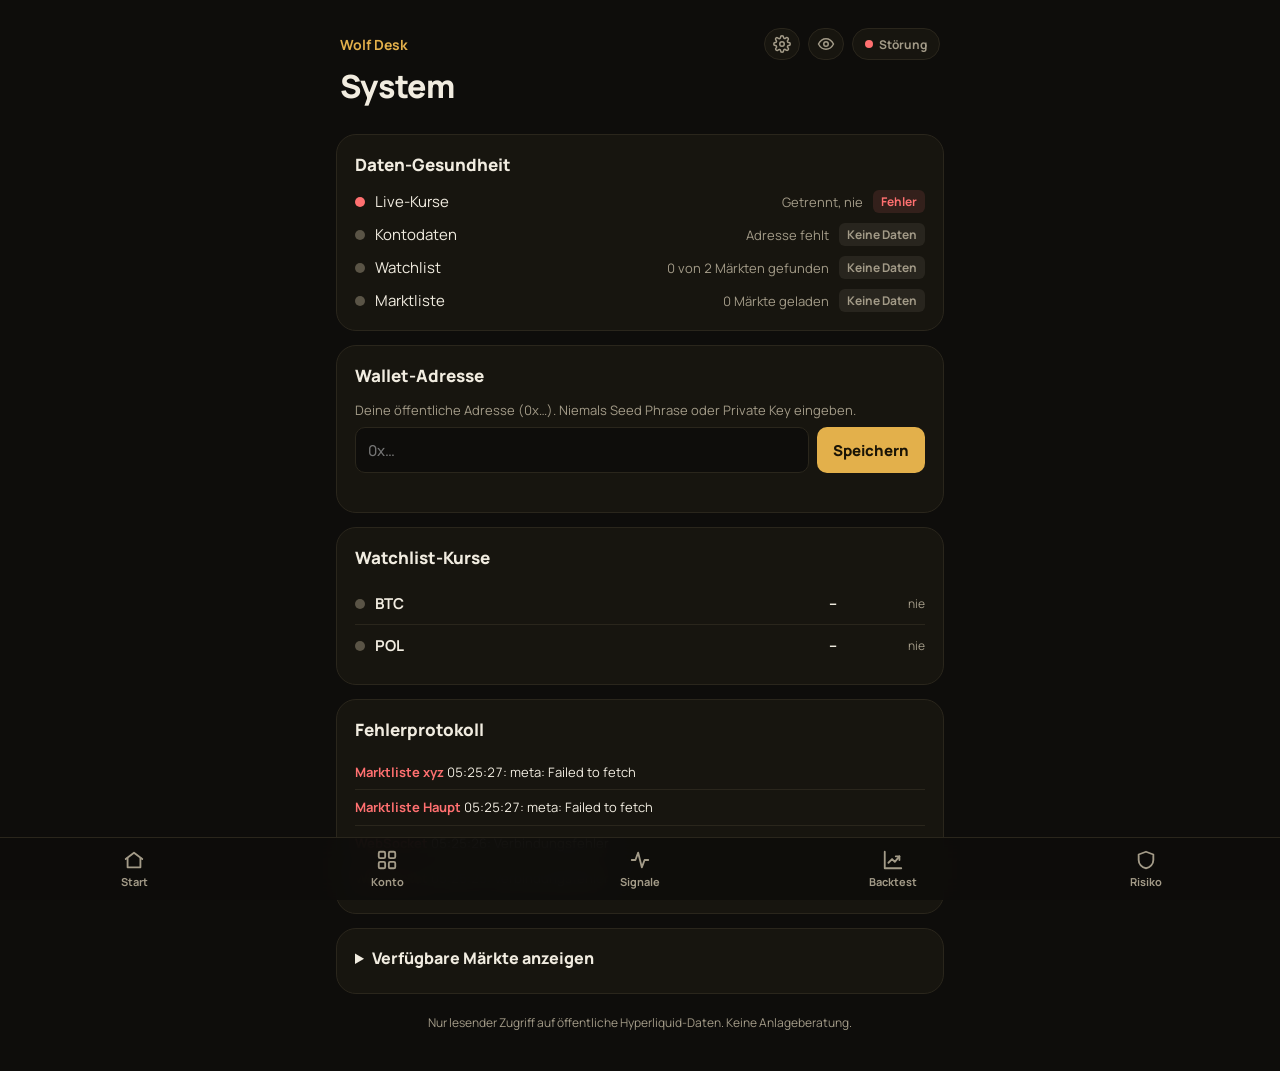
==== index.html @ 706f151f "Add files via upload" ====
<!doctype html>
<html lang="de">
<head>
<meta charset="utf-8">
<meta name="app-version" content="8t">
<meta name="viewport" content="width=device-width, initial-scale=1, viewport-fit=cover">
<meta name="apple-mobile-web-app-capable" content="yes">
<meta name="apple-mobile-web-app-status-bar-style" content="black-translucent">
<meta name="apple-mobile-web-app-title" content="Wolf Desk">
<meta name="theme-color" content="#0E0D0B">
<link rel="manifest" href="manifest.json">
<link rel="apple-touch-icon" href="icon-180.png?v=8t">
<link rel="icon" type="image/png" href="icon-192.png?v=8t">
<title>Wolf Desk</title>
<link rel="preconnect" href="https://fonts.googleapis.com">
<link rel="stylesheet" href="https://fonts.googleapis.com/css2?family=Manrope:wght@400;500;600;700;800&display=swap">
<link rel="stylesheet" href="styles.css?v=8t">
</head>
<body>
<div id="ptr" class="ptr" aria-hidden="true"><span class="ptr-spin"></span><span id="ptr-text">Zum Aktualisieren ziehen</span></div>
<main class="app">
  <header class="top">
    <div class="top-row">
      <p class="kicker">Wolf Desk</p>
      <div class="top-actions">
        <button type="button" id="gear" class="eye-btn" aria-label="Einstellungen"><svg viewBox="0 0 24 24" aria-hidden="true"><circle cx="12" cy="12" r="3"/><path d="M19.4 15a1.7 1.7 0 0 0 .3 1.8l.1.1a2 2 0 1 1-2.8 2.8l-.1-.1a1.7 1.7 0 0 0-1.8-.3 1.7 1.7 0 0 0-1 1.5V21a2 2 0 1 1-4 0v-.1a1.7 1.7 0 0 0-1.1-1.5 1.7 1.7 0 0 0-1.8.3l-.1.1a2 2 0 1 1-2.8-2.8l.1-.1a1.7 1.7 0 0 0 .3-1.8 1.7 1.7 0 0 0-1.5-1H3a2 2 0 1 1 0-4h.1a1.7 1.7 0 0 0 1.5-1.1 1.7 1.7 0 0 0-.3-1.8l-.1-.1a2 2 0 1 1 2.8-2.8l.1.1a1.7 1.7 0 0 0 1.8.3H9a1.7 1.7 0 0 0 1-1.5V3a2 2 0 1 1 4 0v.1a1.7 1.7 0 0 0 1 1.5 1.7 1.7 0 0 0 1.8-.3l.1-.1a2 2 0 1 1 2.8 2.8l-.1.1a1.7 1.7 0 0 0-.3 1.8V9a1.7 1.7 0 0 0 1.5 1H21a2 2 0 1 1 0 4h-.1a1.7 1.7 0 0 0-1.5 1z"/></svg></button>
        <button type="button" id="eye" class="eye-btn" aria-pressed="false" aria-label="Beträge verbergen"></button>
        <button type="button" id="mini-health" class="mini-health" aria-label="Datenstatus anzeigen"></button>
      </div>
    </div>
    <h1 id="page-title">Start</h1>
  </header>

  <div data-tab="start" id="update-note" class="update-note" role="status" hidden></div>
  <div data-tab="start" id="cool-banner" class="cool-banner" role="status" hidden></div>

  <section data-tab="start" class="card market-card" aria-label="Marktüberblick">
    <div id="market"></div>
  </section>

  <section data-tab="start" class="card home-top" aria-label="Kontoübersicht">
    <div id="home-top"></div>
  </section>

  <div data-tab="start" id="home-alerts"></div>
  <section data-tab="start" class="card" aria-labelledby="h-hpos">
    <h2 id="h-hpos">Positionen</h2>
    <div id="home-pos"></div>
  </section>

  <section data-tab="start" class="card" aria-labelledby="h-hot">
    <div class="card-head">
      <h2 id="h-hot">🔥 Heiße Coins</h2>
      <button type="button" id="hot-toggle" class="small-btn ghost"></button>
    </div>
    <div id="hot-status"></div>
    <div id="hot-list" class="hot-list"></div>
    <p id="hot-cap" class="cap-note" hidden></p>
    <p class="empty" style="font-size:12px;margin-top:8px">Läuft, solange die App offen ist. Tipp auf einen Coin öffnet den fertigen Trade-Plan.</p>
  </section>


  <section data-tab="einstellungen" class="card" aria-label="Einstellungen">
    <div id="settings"></div>
  </section>

  <section data-tab="system" class="card" aria-labelledby="h-health">
    <h2 id="h-health">Daten-Gesundheit</h2>
    <div id="health" class="health"></div>
  </section>

  <section data-tab="system" class="card" aria-labelledby="h-addr">
    <h2 id="h-addr">Wallet-Adresse</h2>
    <form id="addr-form" class="addr">
      <label for="addr">Deine öffentliche Adresse (0x…). Niemals Seed Phrase oder Private Key eingeben.</label>
      <div class="row">
        <input id="addr" name="addr" autocomplete="off" autocapitalize="off" spellcheck="false" placeholder="0x…">
        <button type="submit">Speichern</button>
      </div>
      <p id="addr-msg" class="msg" role="status"></p>
    </form>
  </section>

  <section data-tab="konto" class="card" aria-labelledby="h-acc">
    <h2 id="h-acc">Konto</h2>
    <div id="account"></div>
  </section>

  <section data-tab="konto" class="card" aria-labelledby="h-perf">
    <h2 id="h-perf">Performance</h2>
    <div id="perf"></div>
    <div id="perf-tabs" class="tabs" role="group" aria-label="Zeitraum"></div>
    <div id="perf-chart"></div>
  </section>

  <section data-tab="konto" class="card" aria-labelledby="h-costs">
    <h2 id="h-costs">Kosten</h2>
    <div id="costs"></div>
  </section>

  <section data-tab="konto" class="card" aria-labelledby="h-stats">
    <h2 id="h-stats">Deine Statistik</h2>
    <div id="stats"></div>
  </section>

  <section data-tab="risiko" class="card" aria-labelledby="h-risk">
    <h2 id="h-risk">Risiko-Check</h2>
    <div id="risk"></div>
  </section>


  <section data-tab="konto" class="card" aria-labelledby="h-trades">
    <h2 id="h-trades">Abgeschlossene Trades</h2>
    <div id="trades"></div>
  </section>

  <section data-tab="konto" class="card" id="tdetail-card" aria-labelledby="h-tdetail">
    <div class="card-head"><h2 id="h-tdetail">Deine Trades im Detail</h2><span id="tdetail-tip"></span></div>
    <div id="tdetail"></div>
  </section>


  <section data-tab="risiko" class="card" id="calc" aria-labelledby="h-calc">
    <h2 id="h-calc">Positionsgrößen-Rechner</h2>
    <div class="calc-grid">
      <label>Markt<select id="calc-coin"></select></label>
      <label>Risiko %<input id="calc-risk" inputmode="decimal" autocomplete="off"></label>
      <label>Einstieg<input id="calc-entry" inputmode="decimal" autocomplete="off"></label>
      <label>Stop-Loss<input id="calc-stop" inputmode="decimal" autocomplete="off"></label>
    </div>
    <div id="calc-out" style="margin-top:14px"></div>
  </section>

  <section data-tab="signale" class="card" id="finder-card" aria-labelledby="h-finder">
    <div class="card-head"><h2 id="h-finder">Setup-Finder <span class="meta">Vorschau</span></h2><span id="finder-tip"></span></div>
    <div id="finder"></div>
  </section>

  <section data-tab="signale" class="card" id="sig-card" aria-labelledby="h-sig">
    <h2 id="h-sig">Signalgeber</h2>
    <label for="sig-search" class="visually-hidden">Markt suchen</label>
    <input id="sig-search" type="search" enterkeyhint="search" placeholder="Coin eingeben, z. B. SOL, dann Enter" autocomplete="off" autocapitalize="characters" spellcheck="false" style="width:100%">
    <div id="sig-suggest" class="suggest-list"></div>
  </section>
  <section data-tab="signale" class="card" aria-labelledby="h-feed">
    <div class="card-head"><h2 id="h-feed">Letzte Signale</h2><span id="feed-meta" class="meta"></span></div>
    <div id="feed" class="feed"></div>
  </section>

  <section data-tab="signale" class="card" aria-labelledby="h-views">
    <h2 id="h-views">Meine Einschätzung</h2>
    <div id="views"></div>
  </section>


  <section data-tab="backtest" class="card" id="bt-card" aria-labelledby="h-bt">
    <h2 id="h-bt">Backtest <span id="bt-tip"></span></h2>
    <label for="bt-coin" class="k">Markt</label>
    <select id="bt-coin" class="bt-select"></select>
    <input id="bt-q" class="mk-search" type="search" placeholder="Anderen Markt suchen, z. B. GOLD" autocomplete="off" autocapitalize="characters" spellcheck="false" aria-label="Anderen Markt für den Backtest suchen">
    <div id="bt-hits" class="mk-hits"></div>
    <label for="bt-engine" class="k" style="display:block;margin-top:12px">Regel</label>
    <select id="bt-engine" class="bt-select"></select>
    <div id="bt-styles" class="tabs modes" role="group" aria-label="Stil" style="margin-top:10px"></div>
    <button type="button" id="bt-run" class="wide">Backtest starten</button>
    <div id="bt-resume"></div>
    <div id="bn-area"></div>
    <div id="lt-area"></div>
    <div id="tp2-area"></div>
    <div id="bt-status" role="status"></div>
    <div id="bt-out"></div>
  </section>

  <section data-tab="system" class="card" aria-labelledby="h-watch">
    <h2 id="h-watch">Watchlist-Kurse</h2>
    <div id="watch"></div>
  </section>

  <section data-tab="system" class="card" aria-labelledby="h-err">
    <h2 id="h-err">Fehlerprotokoll</h2>
    <div id="errors"></div>
  </section>

  <details data-tab="system" class="card markets">
    <summary>Verfügbare Märkte anzeigen</summary>
    <label for="market-filter" class="visually-hidden">Märkte filtern</label>
    <input id="market-filter" placeholder="Filtern, z. B. GOLD oder EUR" autocomplete="off" autocapitalize="characters">
    <div id="markets"></div>
  </details>

  <p class="foot">Nur lesender Zugriff auf öffentliche Hyperliquid-Daten. Keine Anlageberatung.</p>
</main>
<nav class="tabbar" aria-label="Bereiche">
  <a href="#start" data-nav="start"><svg viewBox="0 0 24 24" aria-hidden="true"><path d="M3 11 12 4l9 7"/><path d="M5 10v10h14V10"/></svg><span>Start</span></a>
  <a href="#konto" data-nav="konto"><svg viewBox="0 0 24 24" aria-hidden="true"><rect x="3" y="3" width="7" height="7" rx="1.5"/><rect x="14" y="3" width="7" height="7" rx="1.5"/><rect x="3" y="14" width="7" height="7" rx="1.5"/><rect x="14" y="14" width="7" height="7" rx="1.5"/></svg><span>Konto</span></a>
  <a href="#signale" data-nav="signale"><svg viewBox="0 0 24 24" aria-hidden="true"><path d="M3 12h4l3-8 4 16 3-8h4"/></svg><span>Signale</span></a>
  <a href="#backtest" data-nav="backtest"><svg viewBox="0 0 24 24" aria-hidden="true"><path d="M3 3v18h18"/><path d="M7 15l4-4 3 3 5-6"/><path d="M15 8h4v4"/></svg><span>Backtest</span></a>
  <a href="#risiko" data-nav="risiko"><svg viewBox="0 0 24 24" aria-hidden="true"><path d="M12 3 4 6v6c0 4.5 3.4 8.3 8 9 4.6-.7 8-4.5 8-9V6l-8-3z"/></svg><span>Risiko</span></a>
</nav>
<div id="sheet" class="sheet" hidden role="dialog" aria-modal="true" aria-labelledby="sheet-title">
  <div class="sheet-backdrop"></div>
  <div class="sheet-panel">
    <button type="button" id="sheet-close" class="sheet-close" aria-label="Schließen">✕</button>
    <div id="sheet-body"></div>
  </div>
</div>
<!-- Version aller Dateien: bei jedem Update erhöhen, damit das iPhone keine alten Dateien nutzt -->
<script type="importmap">
{
 "imports": {
  "./config.js": "./config.js?v=8t",
  "./core-account.js": "./core-account.js?v=8t",
  "./core-alerts.js": "./core-alerts.js?v=8t",
  "./core-api.js": "./core-api.js?v=8t",
  "./core-autoplan.js": "./core-autoplan.js?v=8t",
  "./core-backtest.js": "./core-backtest.js?v=8t",
  "./core-benchmark.js": "./core-benchmark.js?v=8t",
  "./core-btmetrics.js": "./core-btmetrics.js?v=8t",
  "./core-bmtext.js": "./core-bmtext.js?v=8t",
  "./core-binance.js": "./core-binance.js?v=8t",
  "./core-btstore.js": "./core-btstore.js?v=8t",
  "./core-calc.js": "./core-calc.js?v=8t",
  "./core-candlesticks.js": "./core-candlesticks.js?v=8t",
  "./core-confirm.js": "./core-confirm.js?v=8t",
  "./core-donchian.js": "./core-donchian.js?v=8t",
  "./core-elliott.js": "./core-elliott.js?v=8t",
  "./core-engine2.js": "./core-engine2.js?v=8t",
  "./core-exitcompare.js": "./core-exitcompare.js?v=8t",
  "./core-exitcalc.js": "./core-exitcalc.js?v=8t",
  "./core-feedplan.js": "./core-feedplan.js?v=8t",
  "./core-fees.js": "./core-fees.js?v=8t",
  "./core-fib.js": "./core-fib.js?v=8t",
  "./core-finder.js": "./core-finder.js?v=8t",
  "./core-index.js": "./core-index.js?v=8t",
  "./core-tradedetail.js": "./core-tradedetail.js?v=8t",
  "./core-stopcheck.js": "./core-stopcheck.js?v=8t",
  "./core-backup.js": "./core-backup.js?v=8t",
  "./core-observe.js": "./core-observe.js?v=8t",
  "./core-openmark.js": "./core-openmark.js?v=8t",
  "./core-tp2.js": "./core-tp2.js?v=8t",
  "./core-exitplan.js": "./core-exitplan.js?v=8t",
  "./core-format.js": "./core-format.js?v=8t",
  "./core-gesture.js": "./core-gesture.js?v=8t",
  "./core-guard.js": "./core-guard.js?v=8t",
  "./core-health.js": "./core-health.js?v=8t",
  "./core-hotscan.js": "./core-hotscan.js?v=8t",
  "./core-indicators.js": "./core-indicators.js?v=8t",
  "./core-journalmeasure.js": "./core-journalmeasure.js?v=8t",
  "./core-levpreview.js": "./core-levpreview.js?v=8t",
  "./core-longtest.js": "./core-longtest.js?v=8t",
  "./core-ltrules.js": "./core-ltrules.js?v=8t",
  "./core-market.js": "./core-market.js?v=8t",
  "./core-path.js": "./core-path.js?v=8t",
  "./core-patience.js": "./core-patience.js?v=8t",
  "./core-patterns.js": "./core-patterns.js?v=8t",
  "./core-performance.js": "./core-performance.js?v=8t",
  "./core-plans.js": "./core-plans.js?v=8t",
  "./core-planstate.js": "./core-planstate.js?v=8t",
  "./core-positions.js": "./core-positions.js?v=8t",
  "./core-randombase.js": "./core-randombase.js?v=8t",
  "./core-privacy.js": "./core-privacy.js?v=8t",
  "./core-reasons.js": "./core-reasons.js?v=8t",
  "./core-regime.js": "./core-regime.js?v=8t",
  "./core-risk.js": "./core-risk.js?v=8t",
  "./core-riskbudget.js": "./core-riskbudget.js?v=8t",
  "./core-scanner.js": "./core-scanner.js?v=8t",
  "./core-sellblock.js": "./core-sellblock.js?v=8t",
  "./core-settings.js": "./core-settings.js?v=8t",
  "./core-signals.js": "./core-signals.js?v=8t",
  "./core-stops.js": "./core-stops.js?v=8t",
  "./core-store.js": "./core-store.js?v=8t",
  "./core-stream.js": "./core-stream.js?v=8t",
  "./core-totalrisk.js": "./core-totalrisk.js?v=8t",
  "./core-tradeable.js": "./core-tradeable.js?v=8t",
  "./core-trades.js": "./core-trades.js?v=8t",
  "./core-trail.js": "./core-trail.js?v=8t",
  "./core-trendgate.js": "./core-trendgate.js?v=8t",
  "./core-universe.js": "./core-universe.js?v=8t",
  "./core-views.js": "./core-views.js?v=8t",
  "./core-watchlist.js": "./core-watchlist.js?v=8t",
  "./ledger-markets.js": "./ledger-markets.js?v=8t",
  "./main.js": "./main.js?v=8t",
  "./my-settings.js": "./my-settings.js?v=8t",
  "./test-alerts.js": "./test-alerts.js?v=8t",
  "./test-autoplan.js": "./test-autoplan.js?v=8t",
  "./test-backtest.js": "./test-backtest.js?v=8t",
  "./test-benchmark.js": "./test-benchmark.js?v=8t",
  "./test-btmetrics.js": "./test-btmetrics.js?v=8t",
  "./test-binance.js": "./test-binance.js?v=8t",
  "./test-calc.js": "./test-calc.js?v=8t",
  "./test-donchian.js": "./test-donchian.js?v=8t",
  "./test-chart.js": "./test-chart.js?v=8t",
  "./test-engine2.js": "./test-engine2.js?v=8t",
  "./test-exitcalc.js": "./test-exitcalc.js?v=8t",
  "./test-exitcompare.js": "./test-exitcompare.js?v=8t",
  "./test-feedplan.js": "./test-feedplan.js?v=8t",
  "./test-fees.js": "./test-fees.js?v=8t",
  "./test-finder.js": "./test-finder.js?v=8t",
  "./test-index.js": "./test-index.js?v=8t",
  "./test-tradedetail.js": "./test-tradedetail.js?v=8t",
  "./test-stopcheck.js": "./test-stopcheck.js?v=8t",
  "./test-backup.js": "./test-backup.js?v=8t",
  "./test-observe.js": "./test-observe.js?v=8t",
  "./test-openmark.js": "./test-openmark.js?v=8t",
  "./test-tp2.js": "./test-tp2.js?v=8t",
  "./test-gesture.js": "./test-gesture.js?v=8t",
  "./test-guard.js": "./test-guard.js?v=8t",
  "./test-handling.js": "./test-handling.js?v=8t",
  "./test-journalmeasure.js": "./test-journalmeasure.js?v=8t",
  "./test-levpreview.js": "./test-levpreview.js?v=8t",
  "./test-longtest.js": "./test-longtest.js?v=8t",
  "./test-ltrules.js": "./test-ltrules.js?v=8t",
  "./test-market.js": "./test-market.js?v=8t",
  "./test-path.js": "./test-path.js?v=8t",
  "./test-patience.js": "./test-patience.js?v=8t",
  "./test-performance.js": "./test-performance.js?v=8t",
  "./test-plans.js": "./test-plans.js?v=8t",
  "./test-planstate.js": "./test-planstate.js?v=8t",
  "./test-position.js": "./test-position.js?v=8t",
  "./test-positions.js": "./test-positions.js?v=8t",
  "./test-randombase.js": "./test-randombase.js?v=8t",
  "./test-regime.js": "./test-regime.js?v=8t",
  "./test-privacy.js": "./test-privacy.js?v=8t",
  "./test-risk.js": "./test-risk.js?v=8t",
  "./test-riskbudget.js": "./test-riskbudget.js?v=8t",
  "./test-settings.js": "./test-settings.js?v=8t",
  "./test-signal5f.js": "./test-signal5f.js?v=8t",
  "./test-signals.js": "./test-signals.js?v=8t",
  "./test-totalrisk.js": "./test-totalrisk.js?v=8t",
  "./test-tradeable.js": "./test-tradeable.js?v=8t",
  "./test-trades.js": "./test-trades.js?v=8t",
  "./test-trail.js": "./test-trail.js?v=8t",
  "./test-trendgate.js": "./test-trendgate.js?v=8t",
  "./test-views.js": "./test-views.js?v=8t",
  "./ui-backtest.js": "./ui-backtest.js?v=8t",
  "./ui-binance.js": "./ui-binance.js?v=8t",
  "./ui-blindchart.js": "./ui-blindchart.js?v=8t",
  "./ui-chart.js": "./ui-chart.js?v=8t",
  "./ui-chartview.js": "./ui-chartview.js?v=8t",
  "./ui-coin.js": "./ui-coin.js?v=8t",
  "./ui-export.js": "./ui-export.js?v=8t",
  "./ui-feed.js": "./ui-feed.js?v=8t",
  "./ui-finder.js": "./ui-finder.js?v=8t",
  "./ui-tradedetail.js": "./ui-tradedetail.js?v=8t",
  "./ui-tp2.js": "./ui-tp2.js?v=8t",
  "./ui-home.js": "./ui-home.js?v=8t",
  "./ui-longtest.js": "./ui-longtest.js?v=8t",
  "./ui-market.js": "./ui-market.js?v=8t",
  "./ui-notice.js": "./ui-notice.js?v=8t",
  "./ui-parts.js": "./ui-parts.js?v=8t",
  "./ui-performance.js": "./ui-performance.js?v=8t",
  "./ui-position.js": "./ui-position.js?v=8t",
  "./ui-risk.js": "./ui-risk.js?v=8t",
  "./ui-settings.js": "./ui-settings.js?v=8t",
  "./ui-sheet.js": "./ui-sheet.js?v=8t",
  "./ui-signals.js": "./ui-signals.js?v=8t",
  "./ui-storage.js": "./ui-storage.js?v=8t",
  "./ui-swipe.js": "./ui-swipe.js?v=8t",
  "./ui-testpage.js": "./ui-testpage.js?v=8t",
  "./ui-trade.js": "./ui-trade.js?v=8t",
  "./ui-tradeable.js": "./ui-tradeable.js?v=8t",
  "./ui-views.js": "./ui-views.js?v=8t",
  "./ui-watchlist-edit.js": "./ui-watchlist-edit.js?v=8t",
  "./watcher.js": "./watcher.js?v=8t"
 }
}
</script>
<script type="module" src="main.js?v=8t"></script>
<dialog id="alerts-dlg" class="dlg" aria-labelledby="alerts-dlg-h">
  <div class="dlg-head"><b id="alerts-dlg-h">Regeln</b><button type="button" class="ghost small-btn" data-close aria-label="Schließen">✕</button></div>
  <div id="alerts-dlg-body"></div>
</dialog>
</body>
</html>
---- styles.css ----
/* Design-Grundwerte: hier zentral änderbar */
:root {
  --bg: #0E0D0B;
  --surface: #17150F;
  --line: #2A261C;
  --text: #F1ECE0;
  --muted: #A39B88;
  --gold: #E3B04B;
  --ok: #4ADE9B;
  --warn: #F2B544;
  --bad: #FF7070;
  --radius-lg: 20px;
  --radius-sm: 10px;
  --font: Manrope, "Helvetica Neue", Helvetica, Arial, sans-serif;
  box-sizing: border-box;
  padding-top: env(safe-area-inset-top, 0px);
  padding-bottom: env(safe-area-inset-bottom, 0px);
}
*, *::before, *::after { box-sizing: inherit; }
html { background: var(--bg); }
body { margin: 0; background: var(--bg); color: var(--text); font-family: var(--font); font-variant-numeric: tabular-nums; -webkit-text-size-adjust: 100%; }
.app { max-width: 640px; margin: 0 auto; padding: 20px 16px 110px; display: flex; flex-direction: column; gap: 14px; }

.top { padding: 8px 4px 6px; }
.kicker { margin: 0; color: var(--gold); font-weight: 700; font-size: 14px; }
h1 { margin: 4px 0 6px; font-size: 32px; font-weight: 800; letter-spacing: -0.02em; }
.sub { margin: 0; color: var(--muted); font-size: 15px; line-height: 1.45; }

.card { background: var(--surface); border: 1px solid var(--line); border-radius: var(--radius-lg); padding: 18px; }
h2 { margin: 0 0 14px; font-size: 17px; font-weight: 800; }

.health { display: flex; flex-direction: column; gap: 10px; }
.hrow { display: flex; align-items: center; gap: 10px; font-size: 15px; }
.hrow .label { flex: 1; }
.hrow .meta { color: var(--muted); font-size: 13px; }
.dot { width: 10px; height: 10px; border-radius: 50%; flex-shrink: 0; }
.s-ok { background: var(--ok); } .s-veraltet { background: var(--warn); } .s-fehler { background: var(--bad); } .s-fehlt { background: #5A5446; }
.tag { font-size: 12px; font-weight: 700; padding: 3px 8px; border-radius: 6px; }
.t-ok { color: var(--ok); background: rgba(74,222,155,.12); } .t-veraltet { color: var(--warn); background: rgba(242,181,68,.12); }
.t-fehler { color: var(--bad); background: rgba(255,112,112,.12); } .t-fehlt { color: var(--muted); background: rgba(163,155,136,.12); }

.addr label { display: block; color: var(--muted); font-size: 13px; line-height: 1.4; margin-bottom: 8px; }
.row { display: flex; gap: 8px; }
input { flex: 1; min-width: 0; height: 46px; padding: 0 12px; background: var(--bg); border: 1px solid var(--line); border-radius: var(--radius-sm); color: var(--text); font: 500 15px var(--font); }
input:focus-visible, button:focus-visible, summary:focus-visible { outline: 2px solid var(--gold); outline-offset: 2px; }
button { height: 46px; padding: 0 16px; border: 0; border-radius: var(--radius-sm); background: var(--gold); color: #1A1406; font: 800 15px var(--font); cursor: pointer; }
.msg { margin: 8px 0 0; font-size: 13px; color: var(--muted); min-height: 1em; }

.kv { display: grid; grid-template-columns: repeat(2, minmax(0, 1fr)); gap: 14px 12px; }
.kv div { display: flex; flex-direction: column; gap: 3px; }
.k { color: var(--muted); font-size: 12px; font-weight: 600; }
.v { font-size: 20px; font-weight: 700; }
.v.big { font-size: 30px; font-weight: 800; letter-spacing: -0.02em; }
.span2 { grid-column: span 2; }

.pos { border-top: 1px solid var(--line); padding: 14px 0; display: flex; flex-direction: column; gap: 10px; }
.pos:first-child { border-top: 0; padding-top: 0; }
.pos-head { display: flex; justify-content: space-between; align-items: baseline; gap: 8px; }
.coin { font-size: 16px; font-weight: 800; }
.side { font-size: 12px; font-weight: 800; margin-left: 6px; }
.long { color: var(--ok); } .short { color: var(--bad); }
.pos-grid { display: grid; grid-template-columns: repeat(3, minmax(0, 1fr)); gap: 8px; font-size: 14px; }
.pos-grid .k { display: block; margin-bottom: 2px; }
.bar { height: 6px; background: var(--line); border-radius: 3px; overflow: hidden; }
.bar > span { display: block; height: 100%; border-radius: 3px; }
.warnline { font-size: 13px; font-weight: 600; color: var(--bad); }

.wl { display: flex; flex-direction: column; }
.wl-row { display: flex; align-items: center; gap: 10px; padding: 10px 0; border-top: 1px solid var(--line); font-size: 15px; }
.wl-row:first-child { border-top: 0; }
.wl-row .sym { flex: 1; font-weight: 700; }
.wl-row .px { font-weight: 700; }
.wl-row .age { color: var(--muted); font-size: 12px; width: 78px; text-align: right; }

.empty { color: var(--muted); font-size: 14px; line-height: 1.5; margin: 0; }
.err { font-size: 13px; line-height: 1.4; padding: 8px 0; border-top: 1px solid var(--line); }
.err:first-child { border-top: 0; }
.err b { color: var(--bad); }

.markets summary { font-weight: 800; font-size: 16px; cursor: pointer; min-height: 28px; }
.markets input { width: 100%; margin: 14px 0 10px; }
.mk-group { margin-top: 10px; }
.mk-group h3 { margin: 0 0 6px; font-size: 13px; color: var(--muted); }
.mk-list { display: flex; flex-wrap: wrap; gap: 6px; }
.mk-list span { font-size: 12px; padding: 4px 8px; border: 1px solid var(--line); border-radius: 6px; }

.foot { color: var(--muted); font-size: 12px; text-align: center; margin: 6px 0 0; }
.visually-hidden { position: absolute; width: 1px; height: 1px; overflow: hidden; clip: rect(0 0 0 0); }
@media (prefers-reduced-motion: reduce) { * { transition: none !important; } }

/* Risiko-Modul */
.r-ok { background: var(--ok); } .r-warn { background: var(--warn); } .r-bad { background: var(--bad); }
.rt-ok { color: var(--ok); background: rgba(74,222,155,.12); } .rt-warn { color: var(--warn); background: rgba(242,181,68,.12); } .rt-bad { color: var(--bad); background: rgba(255,112,112,.12); }
.hrow .label .meta { display: inline-block; margin-top: 2px; }
.hrow .tag { font-size: 12px; font-weight: 700; padding: 3px 8px; border-radius: 6px; flex-shrink: 0; }
select { height: 46px; min-width: 0; padding: 0 10px; background: var(--bg); border: 1px solid var(--line); border-radius: var(--radius-sm); color: var(--text); font: 600 15px var(--font); }
select:focus-visible { outline: 2px solid var(--gold); outline-offset: 2px; }
.calc-grid { display: grid; grid-template-columns: repeat(2, minmax(0, 1fr)); gap: 10px; }
.calc-grid label { display: flex; flex-direction: column; gap: 6px; color: var(--muted); font-size: 12px; font-weight: 600; }
.calc-grid input, .calc-grid select { width: 100%; }
.warnline { margin: 10px 0 0; }

/* Performance */
.tabs { display: grid; grid-template-columns: repeat(4, minmax(0, 1fr)); gap: 6px; margin: 16px 0 10px; }
.tabs button { height: 38px; padding: 0; background: transparent; color: var(--muted); font-weight: 700; font-size: 13px; border: 1px solid var(--line); }
.tabs button[aria-pressed="true"] { background: var(--line); color: var(--text); }
.chart-scale { display: flex; justify-content: space-between; color: var(--muted); font-size: 11px; margin-top: 4px; }
.calc-grid input { flex: none; }

/* Navigation */
.tab-off { display: none !important; }
.top-row { display: flex; justify-content: space-between; align-items: center; }
.mini-health { height: 32px; padding: 0 12px; border-radius: 999px; background: var(--surface); border: 1px solid var(--line); color: var(--muted); font-size: 12px; font-weight: 700; display: inline-flex; align-items: center; gap: 6px; }
.mini-health .dot { width: 8px; height: 8px; }
.tabbar { position: fixed; left: 0; right: 0; bottom: 0; display: grid; grid-template-columns: repeat(5, 1fr); background: rgba(14,13,11,.94); -webkit-backdrop-filter: blur(12px); backdrop-filter: blur(12px); border-top: 1px solid var(--line); padding: 6px 8px calc(6px + env(safe-area-inset-bottom, 0px)); z-index: 10; }
.tabbar a { display: flex; flex-direction: column; align-items: center; gap: 3px; min-height: 50px; justify-content: center; color: var(--muted); text-decoration: none; font-size: 11px; font-weight: 700; }
.tabbar svg { width: 22px; height: 22px; fill: none; stroke: currentColor; stroke-width: 2; stroke-linecap: round; stroke-linejoin: round; }
.tabbar a[aria-current="page"] { color: var(--gold); }
.tabbar a:focus-visible { outline: 2px solid var(--gold); outline-offset: -2px; border-radius: 10px; }

/* Signalgeber */
.modes { grid-template-columns: repeat(4, minmax(0, 1fr)); margin: 0 0 12px; }
.modes button { height: auto; padding: 8px 4px; display: flex; flex-direction: column; gap: 2px; }
.modes small { font-size: 10px; font-weight: 600; opacity: .8; }
.sig-head { display: flex; justify-content: space-between; align-items: flex-start; gap: 10px; margin-bottom: 14px; }
.sig-head .meta { color: var(--muted); font-size: 12px; }
.sig-badge { font-size: 12px; font-weight: 800; letter-spacing: .05em; padding: 6px 10px; border-radius: 8px; white-space: nowrap; }
.sig-badge.long { background: rgba(74,222,155,.12); } .sig-badge.short { background: rgba(255,112,112,.12); }
.sig-badge.muted, .muted { color: var(--muted); } .sig-badge.muted { background: rgba(163,155,136,.12); }
.scores { display: flex; flex-direction: column; gap: 8px; margin-bottom: 14px; }
.scores > div { display: grid; grid-template-columns: 82px 1fr 30px; align-items: center; gap: 10px; }
.scores b { text-align: right; }
.mtf { border: 1px solid var(--line); border-radius: 14px; overflow: hidden; font-size: 13px; }
.mtf-row { display: grid; grid-template-columns: 58px 1.1fr 1.2fr 38px 40px; gap: 6px; padding: 9px 12px; border-top: 1px solid var(--line); align-items: center; }
.mtf-row:first-child { border-top: 0; }
.mtf-row.head { color: var(--muted); font-size: 11px; font-weight: 700; background: rgba(255,255,255,.02); }
.mtf-row small { display: block; color: var(--muted); font-size: 10px; }
.sub-h { margin: 20px 0 10px; font-size: 15px; font-weight: 800; }
.ladder { background: var(--bg); border-radius: 14px; padding: 4px 0; }
.lvl { display: grid; grid-template-columns: 10px 76px 1fr auto; gap: 10px; align-items: center; padding: 9px 14px; font-size: 14px; }
.lvl .dot { width: 8px; height: 8px; }
.lvl .lbl { font-weight: 700; } .lvl .pc { font-size: 12px; font-weight: 600; }
.v.small { font-size: 15px; font-weight: 600; display: block; }
button.wide { width: 100%; margin-top: 14px; }
.sig-list { display: flex; flex-direction: column; margin-top: 10px; }
.sig-row { display: flex; align-items: center; gap: 10px; width: 100%; height: auto; min-height: 52px; padding: 8px 0; background: transparent; border: 0; border-top: 1px solid var(--line); border-radius: 0; color: var(--text); text-align: left; font-weight: 600; }
.sig-row:first-child { border-top: 0; }
.sig-row .sym { flex: 1; font-weight: 800; }
.sig-row .meta { color: var(--muted); font-size: 12px; }
button:disabled { opacity: .6; }
#calc { scroll-margin-top: 16px; }

/* Heiße Coins, Ereignisse, Elliott */
button.ghost { background: transparent; color: var(--gold); border: 1px solid var(--gold); }
.hot-list { display: flex; flex-direction: column; margin-top: 8px; }
.hot-row { display: grid; grid-template-columns: 26px 1fr auto; gap: 10px; align-items: center; width: 100%; height: auto; min-height: 60px; padding: 10px 0; background: transparent; border: 0; border-top: 1px solid var(--line); border-radius: 0; color: var(--text); text-align: left; }
.hot-row:first-child { border-top: 0; }
.hot-row .rank { font-weight: 800; color: var(--gold); font-size: 16px; }
.hot-main { display: flex; flex-direction: column; gap: 3px; min-width: 0; }
.hot-main .sym { font-weight: 800; font-size: 16px; }
.hot-main .reasons { color: var(--muted); font-size: 12px; font-weight: 600; line-height: 1.35; }
.hot-side { display: flex; flex-direction: column; align-items: flex-end; gap: 4px; }
.heat { font-size: 12px; font-weight: 800; color: var(--gold); }
.chips { display: flex; flex-wrap: wrap; gap: 6px; }
.chip { font-size: 12px; font-weight: 700; padding: 5px 9px; border-radius: 999px; border: 1px solid var(--line); background: rgba(255,255,255,.02); }
.chip small { font-weight: 600; color: var(--muted); }
.chip.strong { border-color: var(--gold); color: var(--gold); }
.chip.long:not(.strong) { color: var(--ok); } .chip.short:not(.strong) { color: var(--bad); }
.wave { padding: 10px 12px; border: 1px solid var(--line); border-radius: 12px; margin-bottom: 8px; display: flex; flex-direction: column; gap: 4px; font-size: 14px; }
.wave .meta { color: var(--muted); font-size: 12px; line-height: 1.4; }
.plan-mode { margin: 0 0 10px; font-size: 13px; color: var(--muted); display: flex; align-items: center; gap: 8px; }
.plan-mode .chip { color: var(--gold); border-color: var(--gold); }
.lvl { grid-template-columns: 10px 76px 1fr; }
.lvl .pc { grid-column: 3; text-align: left; margin-top: -4px; }

/* Startseite */
.card-head { display: flex; justify-content: space-between; align-items: center; gap: 10px; margin-bottom: 10px; }
.card-head h2 { margin: 0; }
.link { color: var(--gold); font-weight: 700; font-size: 14px; text-decoration: none; padding: 6px 0; }
.small-btn { height: 34px; padding: 0 14px; font-size: 13px; }
.home-equity { font-size: 40px; font-weight: 800; letter-spacing: -0.03em; margin-top: 2px; }
.home-perf { font-size: 15px; font-weight: 700; margin-top: 2px; }
.alert-box { display: flex; flex-direction: column; gap: 5px; padding: 14px 16px; border-radius: 16px; text-decoration: none; color: var(--text); font-size: 13px; line-height: 1.4; }
.alert-box b { font-size: 15px; }
.alert-box.bad { background: rgba(255,112,112,.10); border: 1px solid rgba(255,112,112,.45); }
.alert-box.bad b { color: var(--bad); }
.alert-box.warn { background: rgba(242,181,68,.08); border: 1px solid rgba(242,181,68,.4); }
.alert-box.warn b { color: var(--warn); }
.alert-box.ok { background: rgba(74,222,155,.07); border: 1px solid rgba(74,222,155,.35); }
.alert-box.ok b { color: var(--ok); }
.alert-box .more { color: var(--muted); }
.pos-row { display: grid; grid-template-columns: 10px 1fr auto auto; gap: 10px; align-items: center; min-height: 48px; border-top: 1px solid var(--line); color: var(--text); text-decoration: none; font-size: 15px; }
.pos-row:first-child { border-top: 0; }
.pos-row .sym { font-weight: 800; }
.pos-row small { font-size: 11px; font-weight: 800; margin-left: 4px; }
.pos-row .meta { color: var(--muted); font-size: 12px; }
.warn-t { color: var(--warn); }

/* Suche */
.suggest-list { display: flex; flex-direction: column; margin-top: 6px; }
.suggest { height: 44px; text-align: left; background: transparent; color: var(--text); border: 0; border-top: 1px solid var(--line); border-radius: 0; padding: 0 4px; font-weight: 700; }
.suggest:first-child { border-top: 0; }
.quick { display: flex; flex-wrap: wrap; gap: 6px; margin: 10px 0 4px; }
.chip-btn { height: 36px; padding: 0 12px; border-radius: 999px; background: var(--bg); color: var(--text); border: 1px solid var(--line); font-size: 13px; font-weight: 700; }
input[type="search"] { -webkit-appearance: none; appearance: none; }

/* Trade-Karte */
.sheet { position: fixed; inset: 0; z-index: 30; display: flex; align-items: flex-end; justify-content: center; }
.sheet[hidden] { display: none; }
.sheet-backdrop { position: absolute; inset: 0; background: rgba(0,0,0,.6); }
.sheet-panel { position: relative; width: 100%; max-width: 640px; max-height: 92vh; overflow-y: auto; background: var(--surface); border: 1px solid var(--line); border-bottom: 0; border-radius: 24px 24px 0 0; padding: 22px 18px calc(24px + env(safe-area-inset-bottom, 0px)); }
.sheet-close { position: absolute; top: 12px; right: 12px; width: 44px; height: 44px; padding: 0; border-radius: 50%; background: var(--line); color: var(--text); font-size: 16px; }
.sheet-head { display: flex; justify-content: space-between; align-items: flex-start; gap: 10px; margin: 4px 56px 10px 0; }
.sheet-head .meta { color: var(--muted); font-size: 12px; }
.reasons-line { color: var(--muted); font-size: 13px; line-height: 1.4; margin: 0 0 12px; }
.risk-chips { grid-template-columns: repeat(3, minmax(0, 1fr)); margin: 0 0 14px; }
.sheet-actions { display: grid; grid-template-columns: 1fr 1fr; gap: 8px; margin-top: 16px; }
body.no-scroll { overflow: hidden; }
.alert-box b.who { font-size: 13px; color: var(--text); }

/* Stil-Auswahl und Ausstiegsplan */
.styles { display: grid; grid-template-columns: repeat(3, minmax(0, 1fr)); gap: 6px; margin: 4px 0 10px; }
.styles button { height: auto; min-height: 48px; padding: 6px 4px; display: flex; flex-direction: column; gap: 2px; background: transparent; border: 1px solid var(--line); color: var(--muted); font-size: 13px; font-weight: 800; }
.styles button small { font-size: 11px; font-weight: 700; }
.styles button.ok small { color: var(--ok); }
.styles button.no { opacity: .7; }
.styles button[aria-pressed="true"] { background: var(--line); color: var(--text); border-color: var(--gold); opacity: 1; }
.shake { animation: shake .3s; }
@keyframes shake { 25% { transform: translateX(-3px); } 75% { transform: translateX(3px); } }
.exit { border: 1px solid var(--line); border-radius: 14px; overflow: hidden; font-size: 13px; }
.exit-row { display: grid; grid-template-columns: 62px 1fr 48px 1fr 1fr; gap: 6px; padding: 9px 12px; border-top: 1px solid var(--line); align-items: center; }
.exit-row:first-child { border-top: 0; }
.exit-row.head { color: var(--muted); font-size: 11px; font-weight: 700; background: rgba(255,255,255,.02); }
.exit-row span:last-child { text-align: right; }
.exit-row.total { background: rgba(255,255,255,.02); }
.sheet-actions .span-2 { grid-column: span 2; }

.fit-box { display: flex; flex-direction: column; gap: 6px; align-items: flex-start; margin-top: 10px; padding: 12px 14px; border: 1px solid var(--gold); border-radius: 14px; background: rgba(227,176,75,.06); font-size: 13px; line-height: 1.4; }
.fit-box b { color: var(--gold); font-size: 14px; }
.exit-row { grid-template-columns: 58px 1fr 44px 1fr 72px; }

/* Live-Kurs auf der Trade-Karte */
.live-box { padding: 12px 14px; border-radius: 14px; margin: 0 0 12px; border: 1px solid var(--line); background: var(--bg); }
.live-box.ok { border-color: rgba(74,222,155,.5); } .live-box.warn { border-color: rgba(242,181,68,.5); } .live-box.bad { border-color: rgba(255,112,112,.6); }
.live-top { display: flex; justify-content: space-between; align-items: center; }
.live-top .meta { font-size: 12px; font-weight: 700; color: var(--ok); }
.live-px { font-size: 28px; font-weight: 800; letter-spacing: -0.02em; margin: 2px 0 4px; }
.live-box p { margin: 0 0 8px; font-size: 13px; line-height: 1.4; }
.live-box.ok p { color: var(--ok); } .live-box.warn p { color: var(--warn); } .live-box.bad p { color: var(--bad); }
.live-top .meta.lag { color: var(--warn); }

/* Chart und Hebel-Stepper */
.chart-tfs { display: flex; gap: 6px; margin: 0 0 6px; }
.chart-tfs button { height: 32px; padding: 0 12px; font-size: 12px; background: transparent; color: var(--muted); border: 1px solid var(--line); }
.chart-tfs button[aria-pressed="true"] { background: var(--line); color: var(--text); }
.chart-box { background: var(--bg); border-radius: 14px; padding: 6px 4px; margin-bottom: 12px; min-height: 120px; }
.chart-box svg text { font-family: var(--font); }
.lev-row { display: flex; align-items: center; gap: 12px; margin-top: 14px; flex-wrap: wrap; }
.lev-row > .k { min-width: 44px; }
.stepper { display: flex; align-items: center; border: 1px solid var(--line); border-radius: 12px; overflow: hidden; }
.stepper button { width: 48px; height: 48px; padding: 0; border-radius: 0; background: var(--line); color: var(--text); font-size: 22px; font-weight: 700; }
.stepper .lev-val { min-width: 96px; text-align: center; font-size: 20px; font-weight: 800; display: flex; flex-direction: column; line-height: 1.1; }
.stepper .lev-val small { font-size: 10px; font-weight: 700; color: var(--muted); }

/* Watchlist bearbeiten */
.chip-btn.edit { border-color: rgba(255,112,112,.5); color: var(--bad); }
.chip-btn.ghost-chip { color: var(--gold); border-color: var(--gold); background: transparent; }
.suggest-row { display: flex; align-items: center; gap: 8px; border-top: 1px solid var(--line); }
.suggest-row:first-child { border-top: 0; }
.suggest-row .suggest { flex: 1; border-top: 0; }
.suggest-row .meta { color: var(--muted); font-size: 12px; padding-right: 6px; }
.add-btn { width: 44px; height: 40px; padding: 0; font-size: 20px; background: transparent; color: var(--gold); border: 1px solid var(--gold); }
html, body { overflow-x: hidden; }

/* Bestätigungs-Siegel */
.seal-box { display: flex; flex-direction: column; gap: 4px; padding: 10px 12px; margin: 0 0 12px; border-radius: 14px; border: 1px solid var(--gold); background: linear-gradient(135deg, rgba(227,176,75,.14), rgba(227,176,75,.04)); font-size: 12px; line-height: 1.4; color: var(--text); }
.seal { font-size: 13px; font-weight: 800; color: var(--gold); letter-spacing: .02em; }
.seal.small { font-size: 14px; margin-left: 4px; }

/* Hebel-Regler mit Farbzonen */
.lev-box { margin-top: 14px; padding: 14px; border: 1px solid var(--line); border-radius: 16px; background: var(--bg); }
.lev-head { display: flex; align-items: baseline; gap: 10px; }
.lev-now { font-size: 26px; font-weight: 800; letter-spacing: -0.02em; }
.lev-tag { margin-left: auto; font-size: 12px; font-weight: 800; padding: 4px 10px; border-radius: 999px; }
.lev-tag.ok { color: var(--ok); background: rgba(74,222,155,.12); } .lev-tag.warn { color: var(--warn); background: rgba(242,181,68,.12); } .lev-tag.bad { color: var(--bad); background: rgba(255,112,112,.12); }
.lev-track-wrap { position: relative; padding-top: 18px; margin-top: 4px; }
.lev-rec { position: absolute; top: 0; transform: translateX(-50%); font-size: 10px; font-weight: 800; color: var(--gold); white-space: nowrap; }
.lev-range { -webkit-appearance: none; appearance: none; width: 100%; height: 36px; background: transparent; margin: 0; padding: 0; border: 0; }
.lev-range::-webkit-slider-runnable-track { height: 10px; border-radius: 5px; background: var(--track); }
.lev-range::-moz-range-track { height: 10px; border-radius: 5px; background: var(--track); }
.lev-range::-webkit-slider-thumb { -webkit-appearance: none; width: 30px; height: 30px; margin-top: -10px; border-radius: 50%; background: var(--text); border: 3px solid var(--bg); box-shadow: 0 1px 6px rgba(0,0,0,.5); }
.lev-range::-moz-range-thumb { width: 26px; height: 26px; border-radius: 50%; background: var(--text); border: 3px solid var(--bg); }
.lev-range:focus-visible { outline: 2px solid var(--gold); outline-offset: 4px; border-radius: 8px; }
.lev-scale { display: flex; justify-content: space-between; font-size: 11px; color: var(--muted); margin-top: 2px; }
.lev-why { margin: 8px 0 10px; font-size: 13px; line-height: 1.4; }
.lev-why.ok { color: var(--ok); } .lev-why.warn { color: var(--warn); } .lev-why.bad { color: var(--bad); }

/* ===== Etappe 3h ===== */
/* Marktüberblick */
.market-card { padding: 16px 16px 14px; }
.mkt-gauges { display: grid; grid-template-columns: 1.25fr 1fr; gap: 10px; align-items: end; }
.mkt-gauges > div { display: flex; flex-direction: column; align-items: center; text-align: center; gap: 2px; min-width: 0; }
.gauge { width: 100%; max-width: 190px; height: auto; display: block; }
.gauge.small { max-width: 150px; }
.mkt-label { font-size: 16px; font-weight: 800; margin-top: 2px; }
.mkt-gauges .k { font-size: 11px; }
.mkt-stats { display: grid; grid-template-columns: 1fr 1fr; gap: 12px; margin-top: 14px; padding-top: 12px; border-top: 1px solid var(--line); }
.mkt-stats div { display: flex; flex-direction: column; gap: 2px; }
.mkt-stats b { font-size: 17px; font-weight: 800; }
.mkt-stats small { font-size: 12px; font-weight: 700; }
.mkt-etf { display: inline-block; margin-top: 12px; color: var(--gold); font-size: 13px; font-weight: 700; text-decoration: none; }

/* Positionen auf der Startseite: jetzt antippbar */
button.pos-row { width: 100%; height: auto; padding: 8px 0; background: transparent; border: 0; border-top: 1px solid var(--line); border-radius: 0; text-align: left; font: 600 15px var(--font); color: var(--text); }
#home-pos button.pos-row:first-child { border-top: 0; }
.pos-row .pos-px { display: block; font-size: 12px; font-weight: 600; color: var(--muted); margin-top: 1px; }
.pos-row .pos-px b { font-weight: 800; margin-left: 4px; }
.pos { cursor: pointer; }
.pos-live { display: flex; flex-wrap: wrap; gap: 4px 10px; align-items: baseline; font-size: 14px; font-weight: 700; margin-top: -4px; }
.pos-live b { font-size: 13px; }
.pos-real { color: var(--gold); font-size: 12px; font-weight: 700; }
.pos-open { color: var(--gold); font-size: 13px; font-weight: 700; }

/* Konto: Anteil realisiert / Buchgewinn */
.split-bar { height: 6px; border-radius: 3px; background: rgba(227,176,75,.35); margin-top: 12px; overflow: hidden; }
.split-bar span { display: block; height: 100%; background: var(--gold); }

/* Abgeschlossene Trades */
.trade { border-top: 1px solid var(--line); }
.trade:first-child { border-top: 0; }
.trade summary { display: grid; grid-template-columns: auto 1fr auto; gap: 10px; align-items: center; min-height: 48px; cursor: pointer; list-style: none; }
.trade summary::-webkit-details-marker { display: none; }
.trade summary .sym { font-weight: 800; }
.trade summary small { font-size: 11px; font-weight: 800; margin-left: 2px; }
.trade summary .meta { color: var(--muted); font-size: 12px; }
.trade[open] { padding-bottom: 12px; }
.exit.part .exit-row { grid-template-columns: 34px 1fr 1fr 1fr 78px; }

/* Markt-Blatt */
.coin-px { display: flex; align-items: baseline; gap: 10px; flex-wrap: wrap; }
.coin-px .chg { font-size: 15px; font-weight: 800; }
.coin-px .chg small { font-size: 11px; color: var(--muted); font-weight: 600; }
#coin-pos .kv { margin: 14px 0 4px; }
#coin-pos .v { font-size: 17px; }
.lvl-margin { border-top: 1px dashed var(--line); }

/* Signale-Watchlist mit Live-Kurs */
.sig-row .wl-live { display: block; font-size: 12px; font-weight: 600; color: var(--muted); margin-top: 2px; }
.sig-row .wl-live b { font-weight: 800; }
.sig-row .wl-right { display: flex; flex-wrap: wrap; justify-content: flex-end; align-items: center; gap: 4px 8px; max-width: 60%; }
.sig-row .wl-dist { flex-basis: 100%; text-align: right; font-size: 12px; font-weight: 700; }

/* Backtest */
.bt-select { width: 100%; margin-top: 6px; }
#bt-styles { grid-template-columns: repeat(3, minmax(0, 1fr)); margin: 10px 0 0; }
.bt-verdict { margin: 0 0 14px; padding: 12px 14px; border-radius: 14px; border: 1px solid var(--line); font-size: 14px; line-height: 1.45; font-weight: 600; }
.bt-verdict.ok { border-color: rgba(74,222,155,.5); color: var(--ok); }
.bt-verdict.warn { border-color: rgba(242,181,68,.5); color: var(--warn); }
.bt-verdict.bad { border-color: rgba(255,112,112,.6); color: var(--bad); }
.bt-table { border: 1px solid var(--line); border-radius: 14px; overflow: hidden; font-size: 13px; }
.bt-row { display: grid; grid-template-columns: 1.6fr .7fr .8fr .8fr; gap: 6px; padding: 9px 12px; border-top: 1px solid var(--line); align-items: center; }
.bt-row:first-child { border-top: 0; }
.bt-row.head { color: var(--muted); font-size: 11px; font-weight: 700; background: rgba(255,255,255,.02); }
.bt-row span:not(:first-child) { text-align: right; }
.bt-row small { font-size: 11px; font-weight: 800; }

/* ===== Etappe 3i: Privatmodus und Ziehen zum Aktualisieren ===== */
.top-actions { display: flex; align-items: center; gap: 8px; }
.eye-btn { width: 36px; height: 32px; padding: 0; border-radius: 999px; background: var(--surface); border: 1px solid var(--line); color: var(--muted); display: inline-flex; align-items: center; justify-content: center; }
.eye-btn svg { width: 18px; height: 18px; fill: none; stroke: currentColor; stroke-width: 2; stroke-linecap: round; stroke-linejoin: round; }
.eye-btn[aria-pressed="true"] { color: var(--gold); border-color: var(--gold); }
.ptr { position: fixed; left: 50%; top: calc(env(safe-area-inset-top, 0px) + 6px); z-index: 50; display: flex; align-items: center; gap: 8px; padding: 8px 14px; border-radius: 999px; background: var(--surface); border: 1px solid var(--line); color: var(--muted); font-size: 12px; font-weight: 700; transform: translate(-50%, -80px); opacity: 0; pointer-events: none; }
.ptr.show { opacity: 1; transform: translate(-50%, calc(var(--pull, 0px) * 0.5)); }
.ptr.busy { transform: translate(-50%, 30px); color: var(--gold); transition: transform .2s; }
.ptr-spin { width: 12px; height: 12px; border-radius: 50%; border: 2px solid var(--line); border-top-color: var(--gold); }
.ptr.busy .ptr-spin { animation: ptr-spin .8s linear infinite; }
@keyframes ptr-spin { to { transform: rotate(360deg); } }
@media (prefers-reduced-motion: reduce) { .ptr.busy .ptr-spin { animation: none; } }

/* ===== Etappe 3l ===== */
.cap-note { margin: 12px 0 0; padding: 10px 12px; border-radius: 12px; font-size: 13px; font-weight: 700; line-height: 1.4; border: 1px solid var(--line); }
.cap-note.bad { color: var(--bad); border-color: rgba(255,112,112,.55); background: rgba(255,112,112,.06); }
.cap-note.warn { color: var(--warn); border-color: rgba(242,181,68,.5); }
.sheet-body .cap-note, #sheet-body .cap-note { margin: 0 0 12px; }
.pos-more summary { color: var(--muted); font-size: 13px; font-weight: 700; cursor: pointer; list-style: none; padding: 2px 0; }
.pos-more summary::-webkit-details-marker { display: none; }
.pos-more summary::after { content: ' ▾'; }
.pos-more[open] summary::after { content: ' ▴'; }
.pos-more .pos-grid { margin-top: 10px; }

/* ===== Etappe 3o: Einstellungen ===== */
.set-summary { margin: 0 0 12px; font-size: 14px; color: var(--muted); }
.set-summary b { color: var(--gold); }
.set-group { border-top: 1px solid var(--line); }
.set-group:first-of-type { border-top: 0; }
.set-group > summary { display: flex; justify-content: space-between; align-items: center; min-height: 52px; font-size: 17px; font-weight: 800; cursor: pointer; list-style: none; }
.set-group > summary::-webkit-details-marker { display: none; }
.set-group > summary::after { content: '▾'; color: var(--muted); margin-left: 8px; }
.set-group[open] > summary::after { content: '▴'; }
.set-group > summary span { flex: 1; }
.set-group.expert > summary span::after { content: ' ⚠︎'; color: var(--warn); font-size: 14px; }
.set-badge { font-size: 12px; color: var(--gold); border: 1px solid var(--gold); border-radius: 999px; padding: 2px 8px; }
.set-hint { margin: 0 0 10px; font-size: 13px; color: var(--muted); line-height: 1.45; }
.set-hint.warn { color: var(--warn); }
.set-row { display: grid; grid-template-columns: 1fr auto; gap: 10px; align-items: center; padding: 10px 12px; margin: 0 -12px; border-radius: 12px; border: 1px solid transparent; }
.set-row + .set-row { margin-top: 2px; }
.set-row.changed { border-color: rgba(227,176,75,.55); background: rgba(227,176,75,.06); }
.set-row.error { border-color: rgba(255,112,112,.7); background: rgba(255,112,112,.06); }
.set-label span { display: block; font-size: 14px; font-weight: 700; line-height: 1.3; }
.set-label small { display: block; font-size: 11.5px; color: var(--muted); margin-top: 3px; line-height: 1.35; }
.set-row.changed .set-label small { color: var(--gold); }
.set-ctrl { display: flex; align-items: center; gap: 6px; }
.set-num { display: flex; align-items: center; gap: 6px; }
.set-num input { width: 84px; height: 44px; text-align: right; font: 700 16px var(--font); }
.set-num .unit { font-size: 12px; color: var(--muted); max-width: 70px; line-height: 1.2; }
.set-reset, .set-reset-ph { width: 36px; height: 36px; flex: none; }
.set-reset { padding: 0; border-radius: 50%; background: transparent; border: 1px solid var(--gold); color: var(--gold); font-size: 18px; font-weight: 800; }
.set-switch { display: flex; align-items: center; gap: 8px; font-weight: 700; }
.set-switch input { width: 22px; height: 22px; accent-color: var(--gold); }
.set-styles { display: flex; gap: 6px; flex-wrap: wrap; justify-content: flex-end; max-width: 190px; }
.set-styles button { height: 36px; padding: 0 10px; font-size: 13px; background: transparent; border: 1px solid var(--line); color: var(--muted); }
.set-styles button[aria-pressed="true"] { border-color: var(--gold); color: #1a1406; background: var(--gold); }
.set-styles button[aria-pressed="true"]::before { content: '✓ '; }
.set-sum { margin: 8px 0 12px; font-size: 13px; font-weight: 800; text-align: right; }
.set-errors { margin: 12px 0 0; padding: 10px 12px; border: 1px solid rgba(255,112,112,.6); border-radius: 12px; color: var(--bad); font-size: 13px; font-weight: 700; }
.set-errors p { margin: 2px 0; }
.set-actions { display: grid; gap: 8px; margin-top: 16px; }
.set-actions button { width: 100%; }
.set-actions button:disabled { opacity: .45; }
.set-actions .ghost { background: transparent; border: 1px solid var(--gold); color: var(--gold); }
#gear svg { width: 18px; height: 18px; fill: none; stroke: currentColor; stroke-width: 2; stroke-linecap: round; stroke-linejoin: round; }

.mkt-parts { font-size: 11px; line-height: 1.5; color: var(--muted); margin-top: 2px; }
.mkt-parts b { font-weight: 800; white-space: nowrap; }

/* ===== Etappe 3s: Letzte Signale ===== */
.feed { display: grid; gap: 8px; }
.feed-row { display: block; width: 100%; height: auto; text-align: left; padding: 12px 14px; border-radius: 14px; border: 1px solid var(--line); background: rgba(255,255,255,.02); font: inherit; color: var(--text); }
.feed-top { display: flex; align-items: center; gap: 8px; }
.feed-top .sym { font-size: 17px; font-weight: 800; flex: 1; }
.feed-top .sig-badge { font-size: 11px; padding: 3px 8px; }
.feed-status { font-size: 12px; font-weight: 800; white-space: nowrap; }
.feed-mid { display: flex; justify-content: space-between; gap: 8px; flex-wrap: wrap; margin-top: 4px; font-size: 12.5px; }
.feed-live { font-weight: 700; }
.feed-live b { font-weight: 800; }
.feed-plan { margin-top: 4px; font-size: 12px; }
.seal-mini { font-size: 13px; }

/* ===== Etappe 3t: Meine Einschätzung ===== */
.view-row { display: block; width: 100%; height: auto; text-align: left; padding: 12px 14px; margin-bottom: 8px; border-radius: 14px; border: 1px solid var(--line); background: rgba(255,255,255,.02); font: inherit; color: var(--text); }
.view-row.expired { opacity: .5; }
.view-top { display: flex; align-items: center; gap: 8px; }
.view-top .sym { font-size: 17px; font-weight: 800; }
.view-top .meta { margin-left: auto; font-size: 12px; }
.view-bias { font-size: 12px; font-weight: 800; padding: 2px 8px; border-radius: 999px; border: 1px solid var(--line); }
.view-bias.long { color: var(--ok); border-color: rgba(74,222,155,.5); }
.view-bias.short { color: var(--bad); border-color: rgba(255,112,112,.5); }
.view-bias.neutral { color: var(--muted); }
.view-lv { margin-top: 4px; font-size: 12.5px; }
.view-note { margin-top: 4px; font-size: 12.5px; color: var(--gold); }
.view-form { display: grid; gap: 10px; }
.vf { display: grid; grid-template-columns: 120px 1fr; align-items: center; gap: 10px; }
.vf > span { font-size: 13px; font-weight: 700; color: var(--muted); }
.vf input, .vf select { width: 100%; height: 44px; font: 600 16px var(--font); }
.vf .set-styles { max-width: none; justify-content: flex-start; }
.view-mark { font-size: 13px; font-weight: 800; }
.view-mark.gegen { color: var(--warn); }
.view-box { margin: 0 0 12px; padding: 10px 12px; border-radius: 12px; border: 1px solid var(--line); font-size: 13px; }
.view-box.mit { border-color: rgba(227,176,75,.6); background: rgba(227,176,75,.06); }
.view-box.gegen { border-color: rgba(242,181,68,.6); background: rgba(242,181,68,.06); }
.view-box .meta { margin-top: 3px; }

/* ===== Etappe 3y: Trade-Weg ===== */
.path { margin: 12px 0 4px; }
.path-track { position: relative; height: 10px; border-radius: 5px; background: var(--line); overflow: visible; }
.path-fill { position: absolute; top: 0; bottom: 0; border-radius: 0; }
.path-fill.loss { border-radius: 5px 0 0 5px; }
.path-fill.gain { border-radius: 0 5px 5px 0; }
.path-fill.gain { background: var(--ok); }
.path-fill.loss { background: var(--bad); }
.path-tick { position: absolute; top: -3px; width: 2px; height: 16px; margin-left: -1px; background: var(--muted); border-radius: 1px; }
.path-tick.sl, .path-tick.liq { background: var(--bad); }
.path-tick.e { background: var(--gold); }
.path-tick.tp { background: var(--text); }
.path-tick.tp.done { background: var(--gold); }
.path-labels { position: relative; height: 16px; margin-top: 5px; font-size: 10.5px; font-weight: 800; color: var(--muted); }
.path-labels span { position: absolute; transform: translateX(-50%); white-space: nowrap; }
.path-labels span.first { transform: none; }
.path-labels span.last { transform: translateX(-100%); }
.path-labels .sl, .path-labels .liq { color: var(--bad); }
.path-labels .e { color: var(--gold); }
.path-labels .tp.done { color: var(--gold); }
.path-info { margin: 4px 0 0; font-size: 12px; }
.path-labels.two { height: 32px; }
.path-labels span.r1 { top: 15px; }
.path-labels .sl-gain { color: var(--ok); }
.path-tick.sl-gain { background: var(--ok); }
.path-src { opacity: .75; }
.plan-list { display: grid; gap: 4px; }
.plan-list div { display: grid; grid-template-columns: 1fr auto auto; gap: 10px; align-items: baseline; font-size: 14px; }
.plan-list b { font-weight: 800; }
.plan-list small { font-size: 12px; font-weight: 700; }
.xp-list { display: grid; gap: 8px; }
.xp-row { padding: 8px 10px; border-radius: 10px; background: color-mix(in srgb, var(--text) 5%, transparent); }
.xp-row.done { opacity: .6; }
.xp-top { display: flex; gap: 10px; align-items: baseline; flex-wrap: wrap; font-size: 14px; }
.xp-top span:first-child { flex: 1; }
.xp-top b { font-weight: 800; }
.xp-why { font-size: 12px; margin-top: 2px; }
.xp-sz { font-size: 12.5px; margin-top: 2px; }
.path-secured { position: absolute; top: 0; bottom: 0; background: repeating-linear-gradient(135deg, rgba(0,0,0,.55) 0 3px, rgba(0,0,0,0) 3px 7px); border-radius: 5px 0 0 5px; }
.path-tick.sl0 { background: var(--muted); height: 12px; top: -1px; }
.path-labels .sl0 { color: var(--muted); }

/* ===== Etappe 4a: Schutz ===== */
.stop-check { margin: 0 0 14px; padding: 10px 12px; border-radius: 12px; border: 1px solid var(--line); font-size: 13px; line-height: 1.45; }
.stop-check b { display: block; font-weight: 800; }
.stop-check span { display: block; margin-top: 4px; color: var(--text); }
.stop-check.ok { color: var(--ok); border-color: rgba(74,222,155,.35); padding: 8px 12px; font-weight: 700; }
.stop-check.warn { color: var(--warn); border-color: rgba(242,181,68,.55); background: rgba(242,181,68,.06); }
.stop-check.bad { color: var(--bad); border-color: rgba(255,112,112,.65); background: rgba(255,112,112,.07); }
.cool-banner { margin: 0 0 14px; padding: 14px 16px; border-radius: 18px; border: 1px solid rgba(120,190,255,.55); background: linear-gradient(135deg, rgba(120,190,255,.14), rgba(120,190,255,.04)); color: #bfe0ff; font-size: 13.5px; line-height: 1.45; }
.cool-banner b { display: block; font-size: 16px; font-weight: 800; color: #d8ecff; margin-bottom: 4px; }

/* 4b: Hebel-Vorschau unter dem Regler */
.lp { margin: 2px 0 12px; }
.lp-track { margin-top: 8px; }
.lp-gap { position: absolute; top: 0; bottom: 0; border-radius: 3px; opacity: .85; }
.lp-gap.ok { background: var(--ok); } .lp-gap.warn { background: var(--warn); } .lp-gap.bad { background: var(--bad); }
.lp .path-tick.liq { background: #FF3B3B; width: 3px; margin-left: -1.5px; height: 18px; top: -4px; }
.lp .path-tick.liq.pinned { opacity: .55; }
.lp .path-tick.sl { background: var(--bad); }
.lp .path-labels .liq { color: #FF5A5A; }
.lp-margin { position: relative; overflow: visible; margin-top: 10px; height: 5px; }
.lp-m { display: block; height: 100%; border-radius: 3px; }
.lp-m.ok { background: var(--ok); } .lp-m.warn { background: var(--warn); } .lp-m.bad { background: var(--bad); }
.lp-margin i { position: absolute; top: -3px; width: 2px; height: 11px; margin-left: -1px; background: var(--muted); border-radius: 1px; }
.lp-info { margin: 6px 0 0; font-size: 12.5px; font-weight: 700; }
.lp-info .ok { color: var(--ok); } .lp-info .warn { color: var(--warn); } .lp-info .bad { color: var(--bad); }

/* 4b: Erklärungen zum Antippen statt Fußnoten */
.tip-i { display: inline; }
.tip-i > summary { display: inline-flex; align-items: center; justify-content: center; list-style: none; cursor: pointer; width: 22px; height: 22px; margin: -4px 0; border-radius: 50%; color: var(--muted); font-size: 14px; font-weight: 700; vertical-align: middle; }
.tip-i > summary::-webkit-details-marker { display: none; }
.tip-i[open] > summary { color: var(--gold); }
.tip-i .tip-text { display: block; margin: 6px 0 2px; font-size: 12.5px; font-weight: 500; line-height: 1.45; color: var(--muted); }
.tip-h > summary { list-style: none; cursor: pointer; }
.tip-h > summary::-webkit-details-marker { display: none; }
.tip-h .tip-mark { color: var(--muted); font-size: 14px; font-weight: 700; margin-left: 2px; }
.tip-h[open] .tip-mark { color: var(--gold); }
.tip-h .tip-text { margin: -2px 0 10px; font-size: 12.5px; line-height: 1.45; color: var(--muted); }

/* 4b: Signal-Hinweis auf der Trade-Karte und Marktsuche */
.sig-note { margin: 0 0 10px; font-size: 13px; font-weight: 600; color: var(--warn); }
.mk-search { display: block; width: 100%; margin-top: 10px; }
.mk-hits { display: flex; flex-wrap: wrap; gap: 6px; margin-top: 8px; }
.mk-hits button, .mk-chips button { height: 34px; padding: 0 12px; font-size: 13px; font-weight: 700; background: var(--line); color: var(--text); }
.mk-chips { display: flex; flex-wrap: wrap; gap: 6px; margin-top: 10px; }
.mk-chips button::after { content: ' ×'; color: var(--muted); }
.fng-stale { color: var(--warn); }
.exit-note { margin-top: 4px; text-align: right; }
.exit-note .tip-text { text-align: left; }

/* 4c: bedienbare Charts */
.chart-box.cv-on { position: relative; touch-action: pan-y; -webkit-user-select: none; user-select: none; -webkit-touch-callout: none; }
.chart-box.cv-lock { touch-action: none; outline: 1px solid color-mix(in srgb, var(--gold) 45%, transparent); }
.cv-hit { position: absolute; left: 0; height: 30px; transform: translateY(-50%); touch-action: none; }
.cv-tools { display: flex; flex-wrap: wrap; align-items: center; gap: 6px; margin: 8px 0 12px; }
.cv-tools button { height: 32px; padding: 0 12px; font-size: 13px; font-weight: 700; }
.cv-tools .tip-i .tip-text { flex-basis: 100%; }
.cv-tools .tip-i[open] { flex-basis: 100%; order: 9; }

/* 4c: Coin-Logos */
.ci { position: relative; display: inline-flex; align-items: center; justify-content: center; flex: none; width: var(--ci, 22px); height: var(--ci, 22px); margin-right: .38em; border-radius: 50%; background: var(--line); vertical-align: -0.28em; overflow: hidden; }
.ci b { font-size: calc(var(--ci, 22px) * .5); font-weight: 800; color: var(--muted); line-height: 1; }
.mk-actions { display: flex; flex-wrap: wrap; gap: 8px; margin-top: 10px; }
.ci.has-logo { background-color: transparent; background-size: cover; background-position: center; }

/* 4d: Nachzieh-Vorschlag und Regel-Ampel */
.trail-hint { margin: 8px 0 2px; padding: 8px 12px; border-radius: 10px; background: color-mix(in srgb, var(--gold) 14%, transparent); color: var(--gold); font-size: 13.5px; font-weight: 800; }
.rule-box { margin: 0 0 12px; padding: 10px 12px; border-radius: 12px; border: 1px solid var(--line); font-size: 13.5px; }
.rule-box p { margin: 2px 0; font-weight: 600; }
.rule-box .ok { color: var(--ok); } .rule-box .warn { color: var(--warn); } .rule-box .bad { color: var(--bad); }
.rule-box.bad { border-color: color-mix(in srgb, var(--bad) 55%, transparent); }
.rule-box.warn { border-color: color-mix(in srgb, var(--warn) 55%, transparent); }
.rule-box.ok { border-color: color-mix(in srgb, var(--ok) 45%, transparent); }
.kv .acc-pnl { display: flex; flex-direction: row; flex-wrap: wrap; align-items: baseline; gap: 6px; margin-top: 4px; font-size: 15px; font-weight: 800; }
.kv .acc-pnl span { display: inline; font-size: inherit; }

/* 5c: Regelverstöße kompakt, Liste als Fenster */
.alert-pill { display: flex; align-items: center; justify-content: space-between; width: 100%; min-height: 44px; padding: 0 16px; border-radius: 14px; font-size: 15px; font-weight: 800; text-align: left; }
.alert-pill.bad { background: color-mix(in srgb, var(--bad) 16%, var(--surface)); color: var(--bad); border: 1px solid color-mix(in srgb, var(--bad) 50%, transparent); }
.alert-pill.warn { background: color-mix(in srgb, var(--warn) 14%, var(--surface)); color: var(--warn); border: 1px solid color-mix(in srgb, var(--warn) 45%, transparent); }
.dlg { width: min(560px, calc(100vw - 24px)); max-height: 80vh; padding: 16px 18px 18px; border: 1px solid var(--line); border-radius: 18px; background: var(--surface); color: var(--text); }
.dlg::backdrop { background: rgba(0, 0, 0, .6); }
.dlg-head { display: flex; justify-content: space-between; align-items: center; margin-bottom: 8px; font-size: 18px; }
.dlg p { margin: 8px 0; font-size: 14.5px; line-height: 1.4; }
.dlg .bad { color: var(--bad); } .dlg .warn { color: var(--warn); } .dlg .ok { color: var(--ok); }
.dlg-link { display: block; margin-top: 12px; color: var(--gold); font-weight: 700; text-decoration: none; }

/* 5e: Signalgeber als Blatt */
.sig-quick { margin: 4px 0 12px; font-size: 16px; font-weight: 600; color: var(--muted); }
.sig-quick b { color: var(--text); } .sig-quick .gold { color: var(--gold); }
.sig-more { margin-top: 8px; border-top: 1px solid var(--line); padding-top: 10px; }
.sig-more > summary { list-style: none; cursor: pointer; font-size: 16px; font-weight: 800; color: var(--gold); padding: 6px 0; }
.sig-more > summary::-webkit-details-marker { display: none; }
.sig-more[open] > summary span { display: inline-block; transform: rotate(180deg); }
.suggest .ci { margin-right: .45em; }

/* 5f: Stop wählen (Plan-Stop / Vorschlag) */
.stop-pick { display: grid; grid-template-columns: 1fr 1fr; gap: 8px; margin-top: 10px; }
.stop-pick button { display: flex; flex-direction: column; align-items: center; gap: 2px; min-height: 56px; padding: 6px 8px; font-size: 13px; font-weight: 700; background: transparent; color: var(--muted); border: 1px solid var(--line); }
.stop-pick button b { display: block; font-size: 16px; font-weight: 800; color: var(--text); }
.stop-pick button[aria-pressed="true"] { border: 2px solid var(--gold); background: color-mix(in srgb, var(--gold) 16%, transparent); color: var(--gold); }

/* 6a: Plan-Ampel je Position */
.plan-line { margin: 8px 0 4px; font-size: 14px; font-weight: 700; line-height: 1.4; }
.plan-line.ok { color: var(--ok); } .plan-line.warn { color: var(--warn); }
.plan-line.bad { color: var(--bad); padding: 10px 12px; border: 1px solid color-mix(in srgb, var(--bad) 50%, transparent); border-radius: 12px; background: color-mix(in srgb, var(--bad) 8%, transparent); }
.plan-line.bad span { display: block; margin-top: 4px; font-weight: 600; color: var(--text); }
.plan-line .plan-nums { color: var(--muted) !important; font-size: 13px; }

/* 6a: Backtest-Stand */
.bt-pause { display: flex; flex-wrap: wrap; align-items: center; justify-content: space-between; gap: 8px; margin: 10px 0 0; padding: 10px 12px; border-radius: 12px; border: 1px solid color-mix(in srgb, var(--warn) 45%, transparent); color: var(--warn); font-weight: 700; font-size: 14px; }
.bt-pause span { display: flex; gap: 6px; }
.bt-saved { display: flex; flex-wrap: wrap; gap: 6px; margin-top: 10px; }
.bt-saved button { height: 34px; padding: 0 12px; font-size: 13px; font-weight: 700; background: transparent; color: var(--muted); border: 1px solid var(--line); }
.set-row.wide { grid-template-columns: 1fr auto; }
.set-row.wide .set-label { grid-column: 1 / -1; }
.set-row.wide .set-ctrl { grid-column: 1 / -1; justify-content: flex-start; }
.set-row.inactive .set-ctrl { opacity: .45; }

/* 7a: Engine 2 */
.e2-line { margin: 6px 0 12px; font-size: 14px; color: var(--muted); line-height: 1.4; }
.e2-line .long { color: var(--ok); } .e2-line .short { color: var(--bad); }
/* 8g: Regel als Auswahlfeld, gespeicherte Läufe zum Aufklappen */

/* ===== 8a: Bedienung ===== */
/* Blätter: Griff oben, nach unten wegwischen, Zurück-Pfeil */
.sheet-panel { transition: transform .18s ease; overscroll-behavior: contain; }
.sheet-panel.dragging { transition: none; }
.sheet-panel::before { content: ''; position: absolute; top: 8px; left: 50%; width: 40px; height: 4px; margin-left: -20px; border-radius: 2px; background: var(--line); }
.sheet-back { position: absolute; top: 12px; left: 12px; width: 44px; height: 44px; padding: 0 0 3px; border-radius: 50%; background: var(--line); color: var(--text); font-size: 26px; font-weight: 700; line-height: 1; }
.sheet-back[hidden] { display: none; }
.sheet-panel.has-back .sheet-head { margin-left: 52px; }
.return-pill { position: fixed; left: 50%; transform: translateX(-50%); bottom: calc(74px + env(safe-area-inset-bottom, 0px)); z-index: 12; height: 40px; padding: 0 18px; border-radius: 999px; font-size: 14px; box-shadow: 0 6px 20px rgba(0,0,0,.5); white-space: nowrap; }
.return-pill[hidden] { display: none; }

/* Startseite: Summe über alle Stops und Mini-Trade-Weg je Position */
.risk-sum { display: flex; flex-wrap: wrap; justify-content: space-between; align-items: baseline; gap: 2px 12px; margin: 10px 0 6px; padding: 10px 12px; border-radius: 12px; border: 1px solid var(--line); font-size: 14px; font-weight: 600; }
.risk-sum b { font-weight: 800; }
.risk-sum .risk-side { color: var(--muted); font-size: 12.5px; }
.risk-sum.warn { border-color: color-mix(in srgb, var(--warn) 55%, transparent); } .risk-sum.warn .risk-main b { color: var(--warn); }
.risk-sum.bad { border-color: color-mix(in srgb, var(--bad) 55%, transparent); background: color-mix(in srgb, var(--bad) 7%, transparent); } .risk-sum.bad .risk-main b { color: var(--bad); }
.risk-sum .risk-side { flex: 1 1 auto; }
.risk-sum .tip-i[open] { display: block; }
button.pos-row { padding: 9px 0 11px; row-gap: 8px; }
button.pos-row:first-of-type { border-top: 0; }
.mini-path { grid-column: 2 / -1; position: relative; display: block; height: 4px; border-radius: 2px; background: var(--line); }
.mini-path .path-fill { border-radius: 2px; }
.mini-path .path-tick { top: -3px; height: 10px; }

/* Positions-Blatt: Übersicht, Ausstiegsrechner, Stop von Hand */
#coin-pos .path { margin-top: 4px; }
#coin-pos .pos-more { margin: 12px 0 4px; }
.exit-calc, .stop-manual { margin-top: 6px; }
.ex-row { display: flex; align-items: center; gap: 10px; flex-wrap: wrap; }
.ex-row label { font-size: 13px; font-weight: 700; color: var(--muted); }
.ex-row .meta { font-size: 12.5px; color: var(--muted); }
.ex-in { display: inline-flex; align-items: center; gap: 6px; }
.ex-in input { flex: none; width: 96px; height: 44px; font: 700 17px var(--font); text-align: right; }
.ex-plan { display: block; width: 100%; height: auto; min-height: 40px; margin-top: 10px; padding: 8px 12px; background: transparent; border: 1px dashed var(--line); color: var(--gold); font-size: 13px; font-weight: 700; text-align: left; }
.ex-plan[hidden], .ex-res[hidden] { display: none; }
.ex-res { margin-top: 12px; padding: 12px; border: 1px solid var(--line); border-radius: 12px; background: var(--bg); }
.ex-qty { display: flex; justify-content: space-between; align-items: center; gap: 10px; margin-bottom: 12px; }
.ex-qty .k { display: block; margin-bottom: 2px; }
.ex-qty b { font-size: 20px; font-weight: 800; }
.ex-res .meta, .exit-calc > .meta { margin: 10px 0 0; font-size: 12.5px; color: var(--muted); }
.exit-calc > .meta:empty, .ex-res .meta:empty { display: none; }
.stop-manual .row input { height: 46px; }

/* ===== 8b: Maßstab als Signalgeber ===== */
.bt-cmp5 .bt-row { grid-template-columns: 1.5fr .7fr .8fr .8fr .8fr; }
.bm-line { margin: 4px 0 10px; padding: 10px 12px; border: 1px solid var(--line); border-radius: 12px; font-size: 13.5px; font-weight: 600; line-height: 1.45; }
.bm-line.on { border-color: color-mix(in srgb, var(--ok) 50%, transparent); }
.bm-line .bm-plan { display: block; margin-top: 4px; color: var(--muted); font-weight: 600; }
.bm-line button { margin-top: 10px; }


/* 8e: einmaliger Hinweis nach einem Update */
.update-note { margin: 0 0 14px; padding: 14px 16px; border-radius: 16px; border: 1px solid rgba(242,181,68,.5); background: rgba(242,181,68,.06); font-size: 13.5px; line-height: 1.45; }
.update-note b { display: block; font-size: 15px; margin-bottom: 6px; color: var(--gold); }
.update-note ul { margin: 0 0 8px; padding-left: 18px; }
.update-note li { margin: 2px 0; }
.update-note span { display: block; color: var(--muted, #a9a39a); }
.update-note button { margin-top: 10px; width: 100%; }

.bt-saved-box { margin-top: 12px; }
.bt-saved-box > summary { list-style: none; cursor: pointer; color: var(--muted); font-size: 13.5px; font-weight: 700; padding: 6px 0; }
.bt-saved-box > summary::-webkit-details-marker { display: none; }
.bt-saved-box > summary::after { content: ' ▾'; }
.bt-saved-box[open] > summary::after { content: ' ▴'; }
.bt-span { white-space: nowrap; font-size: 12.5px; }
#h-bt .tip-i { font-size: 15px; font-weight: 400; }

/* 8h: Lange Historie (Binance) */
#bn-area .mk-actions { margin-top: 8px; }
#bn-area .set-hint { margin: 8px 0 0; }
.bn-list { margin: 6px 0 0; padding: 0; list-style: none; font-size: 13px; line-height: 1.5; max-height: 320px; overflow-y: auto; }
.bn-list li { padding: 5px 0; border-top: 1px solid var(--line); }

/* 8i: Testplan-Läufe */
#lt-area .mk-actions { margin-top: 8px; }
#lt-area .set-hint { margin: 8px 0 0; }
#lt-area .bt-select { margin-top: 8px; width: 100%; max-width: 100%; box-sizing: border-box; text-overflow: ellipsis; }
.lt-per { margin-top: 14px; padding-top: 10px; border-top: 1px solid var(--line); }
.lt-per h4 { margin: 0 0 8px; font-size: 14px; }
.lt-grid { display: grid; grid-template-columns: 1fr 1fr; gap: 10px 12px; font-size: 14px; }
.lt-grid .k { display: block; margin-bottom: 2px; }
.lt-verdict { margin: 14px 0 0; font-size: 14px; line-height: 1.7; }
/* 8k: Merker und Blindprobe */
.lt-mks { margin-top: 12px; font-size: 13.5px; }
.lt-mk { display: flex; flex-wrap: wrap; gap: 4px 14px; padding: 6px 0; border-top: 1px solid var(--line); }
.lt-mk .k { flex-basis: 100%; }
.lt-bcard { margin-top: 12px; padding: 10px; border: 1px solid var(--line); border-radius: var(--radius-sm); }
.lt-cap { margin: 8px 0 2px; color: var(--muted); font-size: 12.5px; }
.lt-svg { display: block; width: 100%; height: auto; }
/* 8l: Setup-Finder (Vorschau) */
.fd-filter { margin: 4px 0 10px; }
.fd-row { display: grid; gap: 6px; width: 100%; height: auto; padding: 12px 0; text-align: left; background: transparent; color: var(--text); border: 0; border-top: 1px solid var(--line); border-radius: 0; font: inherit; }
.fd-coin { font-size: 15px; } .fd-coin .muted { font-size: 13px; }
.fd-room { font-size: 13px; }
.fd-detail { padding-bottom: 10px; }
.fd-room.gold { color: var(--gold); }
.fd-crowd { color: var(--gold); }
.fd-filter .chip-btn { height: 32px; font-size: 12.5px; }

.fd-take { margin-top: 8px; width: 100%; }
.fd-bias { display: grid; gap: 4px; margin: 4px 0 12px; padding: 10px 12px; border: 1px solid var(--line); border-radius: 12px; font-size: 13px; }
.fd-bias b { font-size: 14px; }
.fd-search { width: 100%; margin: 0 0 10px; }
.td-row { grid-template-columns: 1.3fr .55fr .85fr .85fr .85fr; }
.td-trade { display: grid; gap: 3px; padding: 10px 0; border-top: 1px solid var(--line); font-size: 13px; }
.td-trade b { font-size: 15px; }
#tdetail .sub-h { margin-top: 16px; }
.mkt-idx { margin-top: 14px; padding-top: 12px; border-top: 1px solid var(--line); display: grid; gap: 6px; }
.mkt-idx-head { display: flex; justify-content: space-between; align-items: center; gap: 8px; }
.mkt-idx-head .chip-btn { height: 28px; font-size: 11.5px; padding: 0 10px; }
.mkt-idx-svg { width: 100%; height: auto; display: block; }
.mkt-idx-head .k { font-size: 11px; white-space: nowrap; }
.mkt-idx-head .chips { flex-wrap: nowrap; gap: 4px; }
.mkt-idx-head .chip-btn { height: 26px; padding: 0 8px; font-size: 11px; }
.mkt-idx-head .chip-btn { white-space: nowrap; }
.td-dice { font-size: 14px; font-weight: 600; line-height: 1.45; margin: 4px 0 8px; }
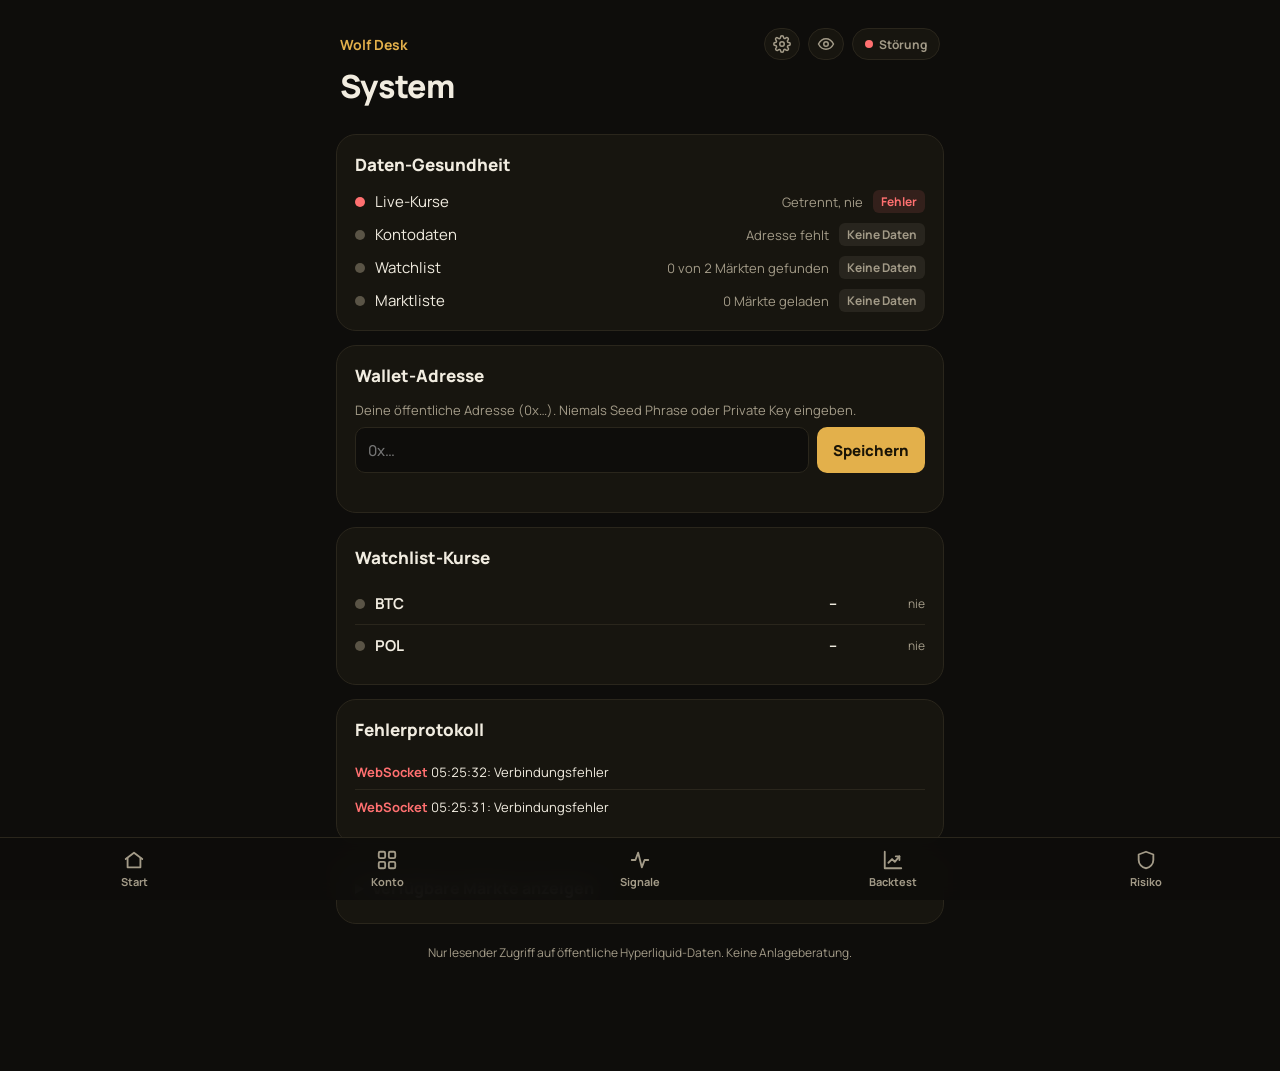
==== commit f82a9cc9: "Add files via upload" ====
--- a/index.html
+++ b/index.html
@@ -2,19 +2,19 @@
 <html lang="de">
 <head>
 <meta charset="utf-8">
-<meta name="app-version" content="8t">
+<meta name="app-version" content="8u">
 <meta name="viewport" content="width=device-width, initial-scale=1, viewport-fit=cover">
 <meta name="apple-mobile-web-app-capable" content="yes">
 <meta name="apple-mobile-web-app-status-bar-style" content="black-translucent">
 <meta name="apple-mobile-web-app-title" content="Wolf Desk">
 <meta name="theme-color" content="#0E0D0B">
 <link rel="manifest" href="manifest.json">
-<link rel="apple-touch-icon" href="icon-180.png?v=8t">
-<link rel="icon" type="image/png" href="icon-192.png?v=8t">
+<link rel="apple-touch-icon" href="icon-180.png?v=8u">
+<link rel="icon" type="image/png" href="icon-192.png?v=8u">
 <title>Wolf Desk</title>
 <link rel="preconnect" href="https://fonts.googleapis.com">
 <link rel="stylesheet" href="https://fonts.googleapis.com/css2?family=Manrope:wght@400;500;600;700;800&display=swap">
-<link rel="stylesheet" href="styles.css?v=8t">
+<link rel="stylesheet" href="styles.css?v=8u">
 </head>
 <body>
 <div id="ptr" class="ptr" aria-hidden="true"><span class="ptr-spin"></span><span id="ptr-text">Zum Aktualisieren ziehen</span></div>
@@ -208,164 +208,166 @@
 <script type="importmap">
 {
  "imports": {
-  "./config.js": "./config.js?v=8t",
-  "./core-account.js": "./core-account.js?v=8t",
-  "./core-alerts.js": "./core-alerts.js?v=8t",
-  "./core-api.js": "./core-api.js?v=8t",
-  "./core-autoplan.js": "./core-autoplan.js?v=8t",
-  "./core-backtest.js": "./core-backtest.js?v=8t",
-  "./core-benchmark.js": "./core-benchmark.js?v=8t",
-  "./core-btmetrics.js": "./core-btmetrics.js?v=8t",
-  "./core-bmtext.js": "./core-bmtext.js?v=8t",
-  "./core-binance.js": "./core-binance.js?v=8t",
-  "./core-btstore.js": "./core-btstore.js?v=8t",
-  "./core-calc.js": "./core-calc.js?v=8t",
-  "./core-candlesticks.js": "./core-candlesticks.js?v=8t",
-  "./core-confirm.js": "./core-confirm.js?v=8t",
-  "./core-donchian.js": "./core-donchian.js?v=8t",
-  "./core-elliott.js": "./core-elliott.js?v=8t",
-  "./core-engine2.js": "./core-engine2.js?v=8t",
-  "./core-exitcompare.js": "./core-exitcompare.js?v=8t",
-  "./core-exitcalc.js": "./core-exitcalc.js?v=8t",
-  "./core-feedplan.js": "./core-feedplan.js?v=8t",
-  "./core-fees.js": "./core-fees.js?v=8t",
-  "./core-fib.js": "./core-fib.js?v=8t",
-  "./core-finder.js": "./core-finder.js?v=8t",
-  "./core-index.js": "./core-index.js?v=8t",
-  "./core-tradedetail.js": "./core-tradedetail.js?v=8t",
-  "./core-stopcheck.js": "./core-stopcheck.js?v=8t",
-  "./core-backup.js": "./core-backup.js?v=8t",
-  "./core-observe.js": "./core-observe.js?v=8t",
-  "./core-openmark.js": "./core-openmark.js?v=8t",
-  "./core-tp2.js": "./core-tp2.js?v=8t",
-  "./core-exitplan.js": "./core-exitplan.js?v=8t",
-  "./core-format.js": "./core-format.js?v=8t",
-  "./core-gesture.js": "./core-gesture.js?v=8t",
-  "./core-guard.js": "./core-guard.js?v=8t",
-  "./core-health.js": "./core-health.js?v=8t",
-  "./core-hotscan.js": "./core-hotscan.js?v=8t",
-  "./core-indicators.js": "./core-indicators.js?v=8t",
-  "./core-journalmeasure.js": "./core-journalmeasure.js?v=8t",
-  "./core-levpreview.js": "./core-levpreview.js?v=8t",
-  "./core-longtest.js": "./core-longtest.js?v=8t",
-  "./core-ltrules.js": "./core-ltrules.js?v=8t",
-  "./core-market.js": "./core-market.js?v=8t",
-  "./core-path.js": "./core-path.js?v=8t",
-  "./core-patience.js": "./core-patience.js?v=8t",
-  "./core-patterns.js": "./core-patterns.js?v=8t",
-  "./core-performance.js": "./core-performance.js?v=8t",
-  "./core-plans.js": "./core-plans.js?v=8t",
-  "./core-planstate.js": "./core-planstate.js?v=8t",
-  "./core-positions.js": "./core-positions.js?v=8t",
-  "./core-randombase.js": "./core-randombase.js?v=8t",
-  "./core-privacy.js": "./core-privacy.js?v=8t",
-  "./core-reasons.js": "./core-reasons.js?v=8t",
-  "./core-regime.js": "./core-regime.js?v=8t",
-  "./core-risk.js": "./core-risk.js?v=8t",
-  "./core-riskbudget.js": "./core-riskbudget.js?v=8t",
-  "./core-scanner.js": "./core-scanner.js?v=8t",
-  "./core-sellblock.js": "./core-sellblock.js?v=8t",
-  "./core-settings.js": "./core-settings.js?v=8t",
-  "./core-signals.js": "./core-signals.js?v=8t",
-  "./core-stops.js": "./core-stops.js?v=8t",
-  "./core-store.js": "./core-store.js?v=8t",
-  "./core-stream.js": "./core-stream.js?v=8t",
-  "./core-totalrisk.js": "./core-totalrisk.js?v=8t",
-  "./core-tradeable.js": "./core-tradeable.js?v=8t",
-  "./core-trades.js": "./core-trades.js?v=8t",
-  "./core-trail.js": "./core-trail.js?v=8t",
-  "./core-trendgate.js": "./core-trendgate.js?v=8t",
-  "./core-universe.js": "./core-universe.js?v=8t",
-  "./core-views.js": "./core-views.js?v=8t",
-  "./core-watchlist.js": "./core-watchlist.js?v=8t",
-  "./ledger-markets.js": "./ledger-markets.js?v=8t",
-  "./main.js": "./main.js?v=8t",
-  "./my-settings.js": "./my-settings.js?v=8t",
-  "./test-alerts.js": "./test-alerts.js?v=8t",
-  "./test-autoplan.js": "./test-autoplan.js?v=8t",
-  "./test-backtest.js": "./test-backtest.js?v=8t",
-  "./test-benchmark.js": "./test-benchmark.js?v=8t",
-  "./test-btmetrics.js": "./test-btmetrics.js?v=8t",
-  "./test-binance.js": "./test-binance.js?v=8t",
-  "./test-calc.js": "./test-calc.js?v=8t",
-  "./test-donchian.js": "./test-donchian.js?v=8t",
-  "./test-chart.js": "./test-chart.js?v=8t",
-  "./test-engine2.js": "./test-engine2.js?v=8t",
-  "./test-exitcalc.js": "./test-exitcalc.js?v=8t",
-  "./test-exitcompare.js": "./test-exitcompare.js?v=8t",
-  "./test-feedplan.js": "./test-feedplan.js?v=8t",
-  "./test-fees.js": "./test-fees.js?v=8t",
-  "./test-finder.js": "./test-finder.js?v=8t",
-  "./test-index.js": "./test-index.js?v=8t",
-  "./test-tradedetail.js": "./test-tradedetail.js?v=8t",
-  "./test-stopcheck.js": "./test-stopcheck.js?v=8t",
-  "./test-backup.js": "./test-backup.js?v=8t",
-  "./test-observe.js": "./test-observe.js?v=8t",
-  "./test-openmark.js": "./test-openmark.js?v=8t",
-  "./test-tp2.js": "./test-tp2.js?v=8t",
-  "./test-gesture.js": "./test-gesture.js?v=8t",
-  "./test-guard.js": "./test-guard.js?v=8t",
-  "./test-handling.js": "./test-handling.js?v=8t",
-  "./test-journalmeasure.js": "./test-journalmeasure.js?v=8t",
-  "./test-levpreview.js": "./test-levpreview.js?v=8t",
-  "./test-longtest.js": "./test-longtest.js?v=8t",
-  "./test-ltrules.js": "./test-ltrules.js?v=8t",
-  "./test-market.js": "./test-market.js?v=8t",
-  "./test-path.js": "./test-path.js?v=8t",
-  "./test-patience.js": "./test-patience.js?v=8t",
-  "./test-performance.js": "./test-performance.js?v=8t",
-  "./test-plans.js": "./test-plans.js?v=8t",
-  "./test-planstate.js": "./test-planstate.js?v=8t",
-  "./test-position.js": "./test-position.js?v=8t",
-  "./test-positions.js": "./test-positions.js?v=8t",
-  "./test-randombase.js": "./test-randombase.js?v=8t",
-  "./test-regime.js": "./test-regime.js?v=8t",
-  "./test-privacy.js": "./test-privacy.js?v=8t",
-  "./test-risk.js": "./test-risk.js?v=8t",
-  "./test-riskbudget.js": "./test-riskbudget.js?v=8t",
-  "./test-settings.js": "./test-settings.js?v=8t",
-  "./test-signal5f.js": "./test-signal5f.js?v=8t",
-  "./test-signals.js": "./test-signals.js?v=8t",
-  "./test-totalrisk.js": "./test-totalrisk.js?v=8t",
-  "./test-tradeable.js": "./test-tradeable.js?v=8t",
-  "./test-trades.js": "./test-trades.js?v=8t",
-  "./test-trail.js": "./test-trail.js?v=8t",
-  "./test-trendgate.js": "./test-trendgate.js?v=8t",
-  "./test-views.js": "./test-views.js?v=8t",
-  "./ui-backtest.js": "./ui-backtest.js?v=8t",
-  "./ui-binance.js": "./ui-binance.js?v=8t",
-  "./ui-blindchart.js": "./ui-blindchart.js?v=8t",
-  "./ui-chart.js": "./ui-chart.js?v=8t",
-  "./ui-chartview.js": "./ui-chartview.js?v=8t",
-  "./ui-coin.js": "./ui-coin.js?v=8t",
-  "./ui-export.js": "./ui-export.js?v=8t",
-  "./ui-feed.js": "./ui-feed.js?v=8t",
-  "./ui-finder.js": "./ui-finder.js?v=8t",
-  "./ui-tradedetail.js": "./ui-tradedetail.js?v=8t",
-  "./ui-tp2.js": "./ui-tp2.js?v=8t",
-  "./ui-home.js": "./ui-home.js?v=8t",
-  "./ui-longtest.js": "./ui-longtest.js?v=8t",
-  "./ui-market.js": "./ui-market.js?v=8t",
-  "./ui-notice.js": "./ui-notice.js?v=8t",
-  "./ui-parts.js": "./ui-parts.js?v=8t",
-  "./ui-performance.js": "./ui-performance.js?v=8t",
-  "./ui-position.js": "./ui-position.js?v=8t",
-  "./ui-risk.js": "./ui-risk.js?v=8t",
-  "./ui-settings.js": "./ui-settings.js?v=8t",
-  "./ui-sheet.js": "./ui-sheet.js?v=8t",
-  "./ui-signals.js": "./ui-signals.js?v=8t",
-  "./ui-storage.js": "./ui-storage.js?v=8t",
-  "./ui-swipe.js": "./ui-swipe.js?v=8t",
-  "./ui-testpage.js": "./ui-testpage.js?v=8t",
-  "./ui-trade.js": "./ui-trade.js?v=8t",
-  "./ui-tradeable.js": "./ui-tradeable.js?v=8t",
-  "./ui-views.js": "./ui-views.js?v=8t",
-  "./ui-watchlist-edit.js": "./ui-watchlist-edit.js?v=8t",
-  "./watcher.js": "./watcher.js?v=8t"
+  "./config.js": "./config.js?v=8u",
+  "./core-account.js": "./core-account.js?v=8u",
+  "./core-alerts.js": "./core-alerts.js?v=8u",
+  "./core-api.js": "./core-api.js?v=8u",
+  "./core-autoplan.js": "./core-autoplan.js?v=8u",
+  "./core-backtest.js": "./core-backtest.js?v=8u",
+  "./core-benchmark.js": "./core-benchmark.js?v=8u",
+  "./core-btmetrics.js": "./core-btmetrics.js?v=8u",
+  "./core-bmtext.js": "./core-bmtext.js?v=8u",
+  "./core-binance.js": "./core-binance.js?v=8u",
+  "./core-btstore.js": "./core-btstore.js?v=8u",
+  "./core-calc.js": "./core-calc.js?v=8u",
+  "./core-candlesticks.js": "./core-candlesticks.js?v=8u",
+  "./core-confirm.js": "./core-confirm.js?v=8u",
+  "./core-donchian.js": "./core-donchian.js?v=8u",
+  "./core-elliott.js": "./core-elliott.js?v=8u",
+  "./core-engine2.js": "./core-engine2.js?v=8u",
+  "./core-exitcompare.js": "./core-exitcompare.js?v=8u",
+  "./core-exitcalc.js": "./core-exitcalc.js?v=8u",
+  "./core-feedplan.js": "./core-feedplan.js?v=8u",
+  "./core-fees.js": "./core-fees.js?v=8u",
+  "./core-fib.js": "./core-fib.js?v=8u",
+  "./core-finder.js": "./core-finder.js?v=8u",
+  "./core-index.js": "./core-index.js?v=8u",
+  "./core-tradedetail.js": "./core-tradedetail.js?v=8u",
+  "./core-stopcheck.js": "./core-stopcheck.js?v=8u",
+  "./core-backup.js": "./core-backup.js?v=8u",
+  "./core-observe.js": "./core-observe.js?v=8u",
+  "./core-openmark.js": "./core-openmark.js?v=8u",
+  "./core-tp2.js": "./core-tp2.js?v=8u",
+  "./core-exitplan.js": "./core-exitplan.js?v=8u",
+  "./core-trapcheck.js": "./core-trapcheck.js?v=8u",
+  "./ui-trap.js": "./ui-trap.js?v=8u",
+  "./core-format.js": "./core-format.js?v=8u",
+  "./core-gesture.js": "./core-gesture.js?v=8u",
+  "./core-guard.js": "./core-guard.js?v=8u",
+  "./core-health.js": "./core-health.js?v=8u",
+  "./core-hotscan.js": "./core-hotscan.js?v=8u",
+  "./core-indicators.js": "./core-indicators.js?v=8u",
+  "./core-journalmeasure.js": "./core-journalmeasure.js?v=8u",
+  "./core-levpreview.js": "./core-levpreview.js?v=8u",
+  "./core-longtest.js": "./core-longtest.js?v=8u",
+  "./core-ltrules.js": "./core-ltrules.js?v=8u",
+  "./core-market.js": "./core-market.js?v=8u",
+  "./core-path.js": "./core-path.js?v=8u",
+  "./core-patience.js": "./core-patience.js?v=8u",
+  "./core-patterns.js": "./core-patterns.js?v=8u",
+  "./core-performance.js": "./core-performance.js?v=8u",
+  "./core-plans.js": "./core-plans.js?v=8u",
+  "./core-planstate.js": "./core-planstate.js?v=8u",
+  "./core-positions.js": "./core-positions.js?v=8u",
+  "./core-randombase.js": "./core-randombase.js?v=8u",
+  "./core-privacy.js": "./core-privacy.js?v=8u",
+  "./core-reasons.js": "./core-reasons.js?v=8u",
+  "./core-regime.js": "./core-regime.js?v=8u",
+  "./core-risk.js": "./core-risk.js?v=8u",
+  "./core-riskbudget.js": "./core-riskbudget.js?v=8u",
+  "./core-scanner.js": "./core-scanner.js?v=8u",
+  "./core-sellblock.js": "./core-sellblock.js?v=8u",
+  "./core-settings.js": "./core-settings.js?v=8u",
+  "./core-signals.js": "./core-signals.js?v=8u",
+  "./core-stops.js": "./core-stops.js?v=8u",
+  "./core-store.js": "./core-store.js?v=8u",
+  "./core-stream.js": "./core-stream.js?v=8u",
+  "./core-totalrisk.js": "./core-totalrisk.js?v=8u",
+  "./core-tradeable.js": "./core-tradeable.js?v=8u",
+  "./core-trades.js": "./core-trades.js?v=8u",
+  "./core-trail.js": "./core-trail.js?v=8u",
+  "./core-trendgate.js": "./core-trendgate.js?v=8u",
+  "./core-universe.js": "./core-universe.js?v=8u",
+  "./core-views.js": "./core-views.js?v=8u",
+  "./core-watchlist.js": "./core-watchlist.js?v=8u",
+  "./ledger-markets.js": "./ledger-markets.js?v=8u",
+  "./main.js": "./main.js?v=8u",
+  "./my-settings.js": "./my-settings.js?v=8u",
+  "./test-alerts.js": "./test-alerts.js?v=8u",
+  "./test-autoplan.js": "./test-autoplan.js?v=8u",
+  "./test-backtest.js": "./test-backtest.js?v=8u",
+  "./test-benchmark.js": "./test-benchmark.js?v=8u",
+  "./test-btmetrics.js": "./test-btmetrics.js?v=8u",
+  "./test-binance.js": "./test-binance.js?v=8u",
+  "./test-calc.js": "./test-calc.js?v=8u",
+  "./test-donchian.js": "./test-donchian.js?v=8u",
+  "./test-chart.js": "./test-chart.js?v=8u",
+  "./test-engine2.js": "./test-engine2.js?v=8u",
+  "./test-exitcalc.js": "./test-exitcalc.js?v=8u",
+  "./test-exitcompare.js": "./test-exitcompare.js?v=8u",
+  "./test-feedplan.js": "./test-feedplan.js?v=8u",
+  "./test-fees.js": "./test-fees.js?v=8u",
+  "./test-finder.js": "./test-finder.js?v=8u",
+  "./test-index.js": "./test-index.js?v=8u",
+  "./test-tradedetail.js": "./test-tradedetail.js?v=8u",
+  "./test-stopcheck.js": "./test-stopcheck.js?v=8u",
+  "./test-backup.js": "./test-backup.js?v=8u",
+  "./test-observe.js": "./test-observe.js?v=8u",
+  "./test-openmark.js": "./test-openmark.js?v=8u",
+  "./test-tp2.js": "./test-tp2.js?v=8u",
+  "./test-gesture.js": "./test-gesture.js?v=8u",
+  "./test-guard.js": "./test-guard.js?v=8u",
+  "./test-handling.js": "./test-handling.js?v=8u",
+  "./test-journalmeasure.js": "./test-journalmeasure.js?v=8u",
+  "./test-levpreview.js": "./test-levpreview.js?v=8u",
+  "./test-longtest.js": "./test-longtest.js?v=8u",
+  "./test-ltrules.js": "./test-ltrules.js?v=8u",
+  "./test-market.js": "./test-market.js?v=8u",
+  "./test-path.js": "./test-path.js?v=8u",
+  "./test-patience.js": "./test-patience.js?v=8u",
+  "./test-performance.js": "./test-performance.js?v=8u",
+  "./test-plans.js": "./test-plans.js?v=8u",
+  "./test-planstate.js": "./test-planstate.js?v=8u",
+  "./test-position.js": "./test-position.js?v=8u",
+  "./test-positions.js": "./test-positions.js?v=8u",
+  "./test-randombase.js": "./test-randombase.js?v=8u",
+  "./test-regime.js": "./test-regime.js?v=8u",
+  "./test-privacy.js": "./test-privacy.js?v=8u",
+  "./test-risk.js": "./test-risk.js?v=8u",
+  "./test-riskbudget.js": "./test-riskbudget.js?v=8u",
+  "./test-settings.js": "./test-settings.js?v=8u",
+  "./test-signal5f.js": "./test-signal5f.js?v=8u",
+  "./test-signals.js": "./test-signals.js?v=8u",
+  "./test-totalrisk.js": "./test-totalrisk.js?v=8u",
+  "./test-tradeable.js": "./test-tradeable.js?v=8u",
+  "./test-trades.js": "./test-trades.js?v=8u",
+  "./test-trail.js": "./test-trail.js?v=8u",
+  "./test-trendgate.js": "./test-trendgate.js?v=8u",
+  "./test-views.js": "./test-views.js?v=8u",
+  "./ui-backtest.js": "./ui-backtest.js?v=8u",
+  "./ui-binance.js": "./ui-binance.js?v=8u",
+  "./ui-blindchart.js": "./ui-blindchart.js?v=8u",
+  "./ui-chart.js": "./ui-chart.js?v=8u",
+  "./ui-chartview.js": "./ui-chartview.js?v=8u",
+  "./ui-coin.js": "./ui-coin.js?v=8u",
+  "./ui-export.js": "./ui-export.js?v=8u",
+  "./ui-feed.js": "./ui-feed.js?v=8u",
+  "./ui-finder.js": "./ui-finder.js?v=8u",
+  "./ui-tradedetail.js": "./ui-tradedetail.js?v=8u",
+  "./ui-tp2.js": "./ui-tp2.js?v=8u",
+  "./ui-home.js": "./ui-home.js?v=8u",
+  "./ui-longtest.js": "./ui-longtest.js?v=8u",
+  "./ui-market.js": "./ui-market.js?v=8u",
+  "./ui-notice.js": "./ui-notice.js?v=8u",
+  "./ui-parts.js": "./ui-parts.js?v=8u",
+  "./ui-performance.js": "./ui-performance.js?v=8u",
+  "./ui-position.js": "./ui-position.js?v=8u",
+  "./ui-risk.js": "./ui-risk.js?v=8u",
+  "./ui-settings.js": "./ui-settings.js?v=8u",
+  "./ui-sheet.js": "./ui-sheet.js?v=8u",
+  "./ui-signals.js": "./ui-signals.js?v=8u",
+  "./ui-storage.js": "./ui-storage.js?v=8u",
+  "./ui-swipe.js": "./ui-swipe.js?v=8u",
+  "./ui-testpage.js": "./ui-testpage.js?v=8u",
+  "./ui-trade.js": "./ui-trade.js?v=8u",
+  "./ui-tradeable.js": "./ui-tradeable.js?v=8u",
+  "./ui-views.js": "./ui-views.js?v=8u",
+  "./ui-watchlist-edit.js": "./ui-watchlist-edit.js?v=8u",
+  "./watcher.js": "./watcher.js?v=8u"
  }
 }
 </script>
-<script type="module" src="main.js?v=8t"></script>
+<script type="module" src="main.js?v=8u"></script>
 <dialog id="alerts-dlg" class="dlg" aria-labelledby="alerts-dlg-h">
   <div class="dlg-head"><b id="alerts-dlg-h">Regeln</b><button type="button" class="ghost small-btn" data-close aria-label="Schließen">✕</button></div>
   <div id="alerts-dlg-body"></div>
--- a/styles.css
+++ b/styles.css
@@ -752,3 +752,13 @@
 .mkt-idx-head .chip-btn { height: 26px; padding: 0 8px; font-size: 11px; }
 .mkt-idx-head .chip-btn { white-space: nowrap; }
 .td-dice { font-size: 14px; font-weight: 600; line-height: 1.45; margin: 4px 0 8px; }
+/* 8u: Bullenfallen-Check */
+.trap-box { margin: 6px 0 4px; }
+.trap-red { margin: 0 0 6px; padding: 8px 12px; border-radius: 10px; background: color-mix(in srgb, var(--bad) 16%, transparent); color: var(--bad); font-size: 13.5px; font-weight: 800; }
+.trap-box summary { font-size: 13px; font-weight: 700; cursor: pointer; }
+.trap-list { list-style: none; margin: 6px 0; padding: 0; display: grid; gap: 4px; font-size: 12.5px; }
+.trap-list li { color: var(--muted); }
+.trap-list li.on { color: var(--warn); }
+.trap-list li.na { opacity: .7; }
+.trap-mini { margin-left: 6px; font-size: 11.5px; font-weight: 700; color: var(--warn); }
+.trap-mini.red { color: var(--bad); }
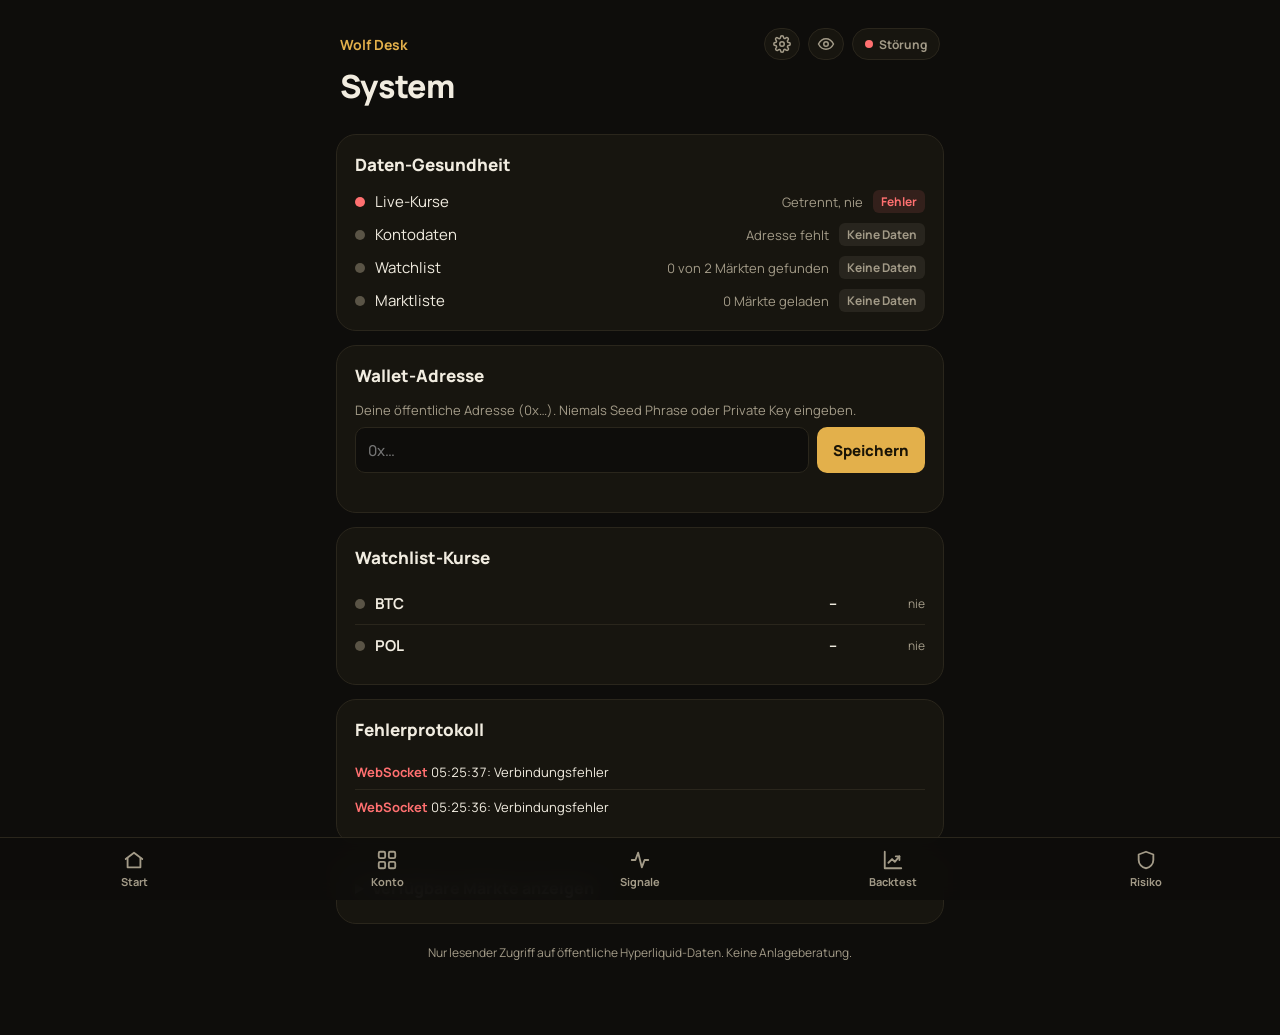
==== commit a7d92ebd: "Add files via upload" ====
--- a/index.html
+++ b/index.html
@@ -2,19 +2,19 @@
 <html lang="de">
 <head>
 <meta charset="utf-8">
-<meta name="app-version" content="8u">
+<meta name="app-version" content="8v">
 <meta name="viewport" content="width=device-width, initial-scale=1, viewport-fit=cover">
 <meta name="apple-mobile-web-app-capable" content="yes">
 <meta name="apple-mobile-web-app-status-bar-style" content="black-translucent">
 <meta name="apple-mobile-web-app-title" content="Wolf Desk">
 <meta name="theme-color" content="#0E0D0B">
 <link rel="manifest" href="manifest.json">
-<link rel="apple-touch-icon" href="icon-180.png?v=8u">
-<link rel="icon" type="image/png" href="icon-192.png?v=8u">
+<link rel="apple-touch-icon" href="icon-180.png?v=8v">
+<link rel="icon" type="image/png" href="icon-192.png?v=8v">
 <title>Wolf Desk</title>
 <link rel="preconnect" href="https://fonts.googleapis.com">
 <link rel="stylesheet" href="https://fonts.googleapis.com/css2?family=Manrope:wght@400;500;600;700;800&display=swap">
-<link rel="stylesheet" href="styles.css?v=8u">
+<link rel="stylesheet" href="styles.css?v=8v">
 </head>
 <body>
 <div id="ptr" class="ptr" aria-hidden="true"><span class="ptr-spin"></span><span id="ptr-text">Zum Aktualisieren ziehen</span></div>
@@ -208,166 +208,166 @@
 <script type="importmap">
 {
  "imports": {
-  "./config.js": "./config.js?v=8u",
-  "./core-account.js": "./core-account.js?v=8u",
-  "./core-alerts.js": "./core-alerts.js?v=8u",
-  "./core-api.js": "./core-api.js?v=8u",
-  "./core-autoplan.js": "./core-autoplan.js?v=8u",
-  "./core-backtest.js": "./core-backtest.js?v=8u",
-  "./core-benchmark.js": "./core-benchmark.js?v=8u",
-  "./core-btmetrics.js": "./core-btmetrics.js?v=8u",
-  "./core-bmtext.js": "./core-bmtext.js?v=8u",
-  "./core-binance.js": "./core-binance.js?v=8u",
-  "./core-btstore.js": "./core-btstore.js?v=8u",
-  "./core-calc.js": "./core-calc.js?v=8u",
-  "./core-candlesticks.js": "./core-candlesticks.js?v=8u",
-  "./core-confirm.js": "./core-confirm.js?v=8u",
-  "./core-donchian.js": "./core-donchian.js?v=8u",
-  "./core-elliott.js": "./core-elliott.js?v=8u",
-  "./core-engine2.js": "./core-engine2.js?v=8u",
-  "./core-exitcompare.js": "./core-exitcompare.js?v=8u",
-  "./core-exitcalc.js": "./core-exitcalc.js?v=8u",
-  "./core-feedplan.js": "./core-feedplan.js?v=8u",
-  "./core-fees.js": "./core-fees.js?v=8u",
-  "./core-fib.js": "./core-fib.js?v=8u",
-  "./core-finder.js": "./core-finder.js?v=8u",
-  "./core-index.js": "./core-index.js?v=8u",
-  "./core-tradedetail.js": "./core-tradedetail.js?v=8u",
-  "./core-stopcheck.js": "./core-stopcheck.js?v=8u",
-  "./core-backup.js": "./core-backup.js?v=8u",
-  "./core-observe.js": "./core-observe.js?v=8u",
-  "./core-openmark.js": "./core-openmark.js?v=8u",
-  "./core-tp2.js": "./core-tp2.js?v=8u",
-  "./core-exitplan.js": "./core-exitplan.js?v=8u",
-  "./core-trapcheck.js": "./core-trapcheck.js?v=8u",
-  "./ui-trap.js": "./ui-trap.js?v=8u",
-  "./core-format.js": "./core-format.js?v=8u",
-  "./core-gesture.js": "./core-gesture.js?v=8u",
-  "./core-guard.js": "./core-guard.js?v=8u",
-  "./core-health.js": "./core-health.js?v=8u",
-  "./core-hotscan.js": "./core-hotscan.js?v=8u",
-  "./core-indicators.js": "./core-indicators.js?v=8u",
-  "./core-journalmeasure.js": "./core-journalmeasure.js?v=8u",
-  "./core-levpreview.js": "./core-levpreview.js?v=8u",
-  "./core-longtest.js": "./core-longtest.js?v=8u",
-  "./core-ltrules.js": "./core-ltrules.js?v=8u",
-  "./core-market.js": "./core-market.js?v=8u",
-  "./core-path.js": "./core-path.js?v=8u",
-  "./core-patience.js": "./core-patience.js?v=8u",
-  "./core-patterns.js": "./core-patterns.js?v=8u",
-  "./core-performance.js": "./core-performance.js?v=8u",
-  "./core-plans.js": "./core-plans.js?v=8u",
-  "./core-planstate.js": "./core-planstate.js?v=8u",
-  "./core-positions.js": "./core-positions.js?v=8u",
-  "./core-randombase.js": "./core-randombase.js?v=8u",
-  "./core-privacy.js": "./core-privacy.js?v=8u",
-  "./core-reasons.js": "./core-reasons.js?v=8u",
-  "./core-regime.js": "./core-regime.js?v=8u",
-  "./core-risk.js": "./core-risk.js?v=8u",
-  "./core-riskbudget.js": "./core-riskbudget.js?v=8u",
-  "./core-scanner.js": "./core-scanner.js?v=8u",
-  "./core-sellblock.js": "./core-sellblock.js?v=8u",
-  "./core-settings.js": "./core-settings.js?v=8u",
-  "./core-signals.js": "./core-signals.js?v=8u",
-  "./core-stops.js": "./core-stops.js?v=8u",
-  "./core-store.js": "./core-store.js?v=8u",
-  "./core-stream.js": "./core-stream.js?v=8u",
-  "./core-totalrisk.js": "./core-totalrisk.js?v=8u",
-  "./core-tradeable.js": "./core-tradeable.js?v=8u",
-  "./core-trades.js": "./core-trades.js?v=8u",
-  "./core-trail.js": "./core-trail.js?v=8u",
-  "./core-trendgate.js": "./core-trendgate.js?v=8u",
-  "./core-universe.js": "./core-universe.js?v=8u",
-  "./core-views.js": "./core-views.js?v=8u",
-  "./core-watchlist.js": "./core-watchlist.js?v=8u",
-  "./ledger-markets.js": "./ledger-markets.js?v=8u",
-  "./main.js": "./main.js?v=8u",
-  "./my-settings.js": "./my-settings.js?v=8u",
-  "./test-alerts.js": "./test-alerts.js?v=8u",
-  "./test-autoplan.js": "./test-autoplan.js?v=8u",
-  "./test-backtest.js": "./test-backtest.js?v=8u",
-  "./test-benchmark.js": "./test-benchmark.js?v=8u",
-  "./test-btmetrics.js": "./test-btmetrics.js?v=8u",
-  "./test-binance.js": "./test-binance.js?v=8u",
-  "./test-calc.js": "./test-calc.js?v=8u",
-  "./test-donchian.js": "./test-donchian.js?v=8u",
-  "./test-chart.js": "./test-chart.js?v=8u",
-  "./test-engine2.js": "./test-engine2.js?v=8u",
-  "./test-exitcalc.js": "./test-exitcalc.js?v=8u",
-  "./test-exitcompare.js": "./test-exitcompare.js?v=8u",
-  "./test-feedplan.js": "./test-feedplan.js?v=8u",
-  "./test-fees.js": "./test-fees.js?v=8u",
-  "./test-finder.js": "./test-finder.js?v=8u",
-  "./test-index.js": "./test-index.js?v=8u",
-  "./test-tradedetail.js": "./test-tradedetail.js?v=8u",
-  "./test-stopcheck.js": "./test-stopcheck.js?v=8u",
-  "./test-backup.js": "./test-backup.js?v=8u",
-  "./test-observe.js": "./test-observe.js?v=8u",
-  "./test-openmark.js": "./test-openmark.js?v=8u",
-  "./test-tp2.js": "./test-tp2.js?v=8u",
-  "./test-gesture.js": "./test-gesture.js?v=8u",
-  "./test-guard.js": "./test-guard.js?v=8u",
-  "./test-handling.js": "./test-handling.js?v=8u",
-  "./test-journalmeasure.js": "./test-journalmeasure.js?v=8u",
-  "./test-levpreview.js": "./test-levpreview.js?v=8u",
-  "./test-longtest.js": "./test-longtest.js?v=8u",
-  "./test-ltrules.js": "./test-ltrules.js?v=8u",
-  "./test-market.js": "./test-market.js?v=8u",
-  "./test-path.js": "./test-path.js?v=8u",
-  "./test-patience.js": "./test-patience.js?v=8u",
-  "./test-performance.js": "./test-performance.js?v=8u",
-  "./test-plans.js": "./test-plans.js?v=8u",
-  "./test-planstate.js": "./test-planstate.js?v=8u",
-  "./test-position.js": "./test-position.js?v=8u",
-  "./test-positions.js": "./test-positions.js?v=8u",
-  "./test-randombase.js": "./test-randombase.js?v=8u",
-  "./test-regime.js": "./test-regime.js?v=8u",
-  "./test-privacy.js": "./test-privacy.js?v=8u",
-  "./test-risk.js": "./test-risk.js?v=8u",
-  "./test-riskbudget.js": "./test-riskbudget.js?v=8u",
-  "./test-settings.js": "./test-settings.js?v=8u",
-  "./test-signal5f.js": "./test-signal5f.js?v=8u",
-  "./test-signals.js": "./test-signals.js?v=8u",
-  "./test-totalrisk.js": "./test-totalrisk.js?v=8u",
-  "./test-tradeable.js": "./test-tradeable.js?v=8u",
-  "./test-trades.js": "./test-trades.js?v=8u",
-  "./test-trail.js": "./test-trail.js?v=8u",
-  "./test-trendgate.js": "./test-trendgate.js?v=8u",
-  "./test-views.js": "./test-views.js?v=8u",
-  "./ui-backtest.js": "./ui-backtest.js?v=8u",
-  "./ui-binance.js": "./ui-binance.js?v=8u",
-  "./ui-blindchart.js": "./ui-blindchart.js?v=8u",
-  "./ui-chart.js": "./ui-chart.js?v=8u",
-  "./ui-chartview.js": "./ui-chartview.js?v=8u",
-  "./ui-coin.js": "./ui-coin.js?v=8u",
-  "./ui-export.js": "./ui-export.js?v=8u",
-  "./ui-feed.js": "./ui-feed.js?v=8u",
-  "./ui-finder.js": "./ui-finder.js?v=8u",
-  "./ui-tradedetail.js": "./ui-tradedetail.js?v=8u",
-  "./ui-tp2.js": "./ui-tp2.js?v=8u",
-  "./ui-home.js": "./ui-home.js?v=8u",
-  "./ui-longtest.js": "./ui-longtest.js?v=8u",
-  "./ui-market.js": "./ui-market.js?v=8u",
-  "./ui-notice.js": "./ui-notice.js?v=8u",
-  "./ui-parts.js": "./ui-parts.js?v=8u",
-  "./ui-performance.js": "./ui-performance.js?v=8u",
-  "./ui-position.js": "./ui-position.js?v=8u",
-  "./ui-risk.js": "./ui-risk.js?v=8u",
-  "./ui-settings.js": "./ui-settings.js?v=8u",
-  "./ui-sheet.js": "./ui-sheet.js?v=8u",
-  "./ui-signals.js": "./ui-signals.js?v=8u",
-  "./ui-storage.js": "./ui-storage.js?v=8u",
-  "./ui-swipe.js": "./ui-swipe.js?v=8u",
-  "./ui-testpage.js": "./ui-testpage.js?v=8u",
-  "./ui-trade.js": "./ui-trade.js?v=8u",
-  "./ui-tradeable.js": "./ui-tradeable.js?v=8u",
-  "./ui-views.js": "./ui-views.js?v=8u",
-  "./ui-watchlist-edit.js": "./ui-watchlist-edit.js?v=8u",
-  "./watcher.js": "./watcher.js?v=8u"
+  "./config.js": "./config.js?v=8v",
+  "./core-account.js": "./core-account.js?v=8v",
+  "./core-alerts.js": "./core-alerts.js?v=8v",
+  "./core-api.js": "./core-api.js?v=8v",
+  "./core-autoplan.js": "./core-autoplan.js?v=8v",
+  "./core-backtest.js": "./core-backtest.js?v=8v",
+  "./core-benchmark.js": "./core-benchmark.js?v=8v",
+  "./core-btmetrics.js": "./core-btmetrics.js?v=8v",
+  "./core-bmtext.js": "./core-bmtext.js?v=8v",
+  "./core-binance.js": "./core-binance.js?v=8v",
+  "./core-btstore.js": "./core-btstore.js?v=8v",
+  "./core-calc.js": "./core-calc.js?v=8v",
+  "./core-candlesticks.js": "./core-candlesticks.js?v=8v",
+  "./core-confirm.js": "./core-confirm.js?v=8v",
+  "./core-donchian.js": "./core-donchian.js?v=8v",
+  "./core-elliott.js": "./core-elliott.js?v=8v",
+  "./core-engine2.js": "./core-engine2.js?v=8v",
+  "./core-exitcompare.js": "./core-exitcompare.js?v=8v",
+  "./core-exitcalc.js": "./core-exitcalc.js?v=8v",
+  "./core-feedplan.js": "./core-feedplan.js?v=8v",
+  "./core-fees.js": "./core-fees.js?v=8v",
+  "./core-fib.js": "./core-fib.js?v=8v",
+  "./core-finder.js": "./core-finder.js?v=8v",
+  "./core-index.js": "./core-index.js?v=8v",
+  "./core-tradedetail.js": "./core-tradedetail.js?v=8v",
+  "./core-stopcheck.js": "./core-stopcheck.js?v=8v",
+  "./core-backup.js": "./core-backup.js?v=8v",
+  "./core-observe.js": "./core-observe.js?v=8v",
+  "./core-openmark.js": "./core-openmark.js?v=8v",
+  "./core-tp2.js": "./core-tp2.js?v=8v",
+  "./core-exitplan.js": "./core-exitplan.js?v=8v",
+  "./core-trapcheck.js": "./core-trapcheck.js?v=8v",
+  "./ui-trap.js": "./ui-trap.js?v=8v",
+  "./core-format.js": "./core-format.js?v=8v",
+  "./core-gesture.js": "./core-gesture.js?v=8v",
+  "./core-guard.js": "./core-guard.js?v=8v",
+  "./core-health.js": "./core-health.js?v=8v",
+  "./core-hotscan.js": "./core-hotscan.js?v=8v",
+  "./core-indicators.js": "./core-indicators.js?v=8v",
+  "./core-journalmeasure.js": "./core-journalmeasure.js?v=8v",
+  "./core-levpreview.js": "./core-levpreview.js?v=8v",
+  "./core-longtest.js": "./core-longtest.js?v=8v",
+  "./core-ltrules.js": "./core-ltrules.js?v=8v",
+  "./core-market.js": "./core-market.js?v=8v",
+  "./core-path.js": "./core-path.js?v=8v",
+  "./core-patience.js": "./core-patience.js?v=8v",
+  "./core-patterns.js": "./core-patterns.js?v=8v",
+  "./core-performance.js": "./core-performance.js?v=8v",
+  "./core-plans.js": "./core-plans.js?v=8v",
+  "./core-planstate.js": "./core-planstate.js?v=8v",
+  "./core-positions.js": "./core-positions.js?v=8v",
+  "./core-randombase.js": "./core-randombase.js?v=8v",
+  "./core-privacy.js": "./core-privacy.js?v=8v",
+  "./core-reasons.js": "./core-reasons.js?v=8v",
+  "./core-regime.js": "./core-regime.js?v=8v",
+  "./core-risk.js": "./core-risk.js?v=8v",
+  "./core-riskbudget.js": "./core-riskbudget.js?v=8v",
+  "./core-scanner.js": "./core-scanner.js?v=8v",
+  "./core-sellblock.js": "./core-sellblock.js?v=8v",
+  "./core-settings.js": "./core-settings.js?v=8v",
+  "./core-signals.js": "./core-signals.js?v=8v",
+  "./core-stops.js": "./core-stops.js?v=8v",
+  "./core-store.js": "./core-store.js?v=8v",
+  "./core-stream.js": "./core-stream.js?v=8v",
+  "./core-totalrisk.js": "./core-totalrisk.js?v=8v",
+  "./core-tradeable.js": "./core-tradeable.js?v=8v",
+  "./core-trades.js": "./core-trades.js?v=8v",
+  "./core-trail.js": "./core-trail.js?v=8v",
+  "./core-trendgate.js": "./core-trendgate.js?v=8v",
+  "./core-universe.js": "./core-universe.js?v=8v",
+  "./core-views.js": "./core-views.js?v=8v",
+  "./core-watchlist.js": "./core-watchlist.js?v=8v",
+  "./ledger-markets.js": "./ledger-markets.js?v=8v",
+  "./main.js": "./main.js?v=8v",
+  "./my-settings.js": "./my-settings.js?v=8v",
+  "./test-alerts.js": "./test-alerts.js?v=8v",
+  "./test-autoplan.js": "./test-autoplan.js?v=8v",
+  "./test-backtest.js": "./test-backtest.js?v=8v",
+  "./test-benchmark.js": "./test-benchmark.js?v=8v",
+  "./test-btmetrics.js": "./test-btmetrics.js?v=8v",
+  "./test-binance.js": "./test-binance.js?v=8v",
+  "./test-calc.js": "./test-calc.js?v=8v",
+  "./test-donchian.js": "./test-donchian.js?v=8v",
+  "./test-chart.js": "./test-chart.js?v=8v",
+  "./test-engine2.js": "./test-engine2.js?v=8v",
+  "./test-exitcalc.js": "./test-exitcalc.js?v=8v",
+  "./test-exitcompare.js": "./test-exitcompare.js?v=8v",
+  "./test-feedplan.js": "./test-feedplan.js?v=8v",
+  "./test-fees.js": "./test-fees.js?v=8v",
+  "./test-finder.js": "./test-finder.js?v=8v",
+  "./test-index.js": "./test-index.js?v=8v",
+  "./test-tradedetail.js": "./test-tradedetail.js?v=8v",
+  "./test-stopcheck.js": "./test-stopcheck.js?v=8v",
+  "./test-backup.js": "./test-backup.js?v=8v",
+  "./test-observe.js": "./test-observe.js?v=8v",
+  "./test-openmark.js": "./test-openmark.js?v=8v",
+  "./test-tp2.js": "./test-tp2.js?v=8v",
+  "./test-gesture.js": "./test-gesture.js?v=8v",
+  "./test-guard.js": "./test-guard.js?v=8v",
+  "./test-handling.js": "./test-handling.js?v=8v",
+  "./test-journalmeasure.js": "./test-journalmeasure.js?v=8v",
+  "./test-levpreview.js": "./test-levpreview.js?v=8v",
+  "./test-longtest.js": "./test-longtest.js?v=8v",
+  "./test-ltrules.js": "./test-ltrules.js?v=8v",
+  "./test-market.js": "./test-market.js?v=8v",
+  "./test-path.js": "./test-path.js?v=8v",
+  "./test-patience.js": "./test-patience.js?v=8v",
+  "./test-performance.js": "./test-performance.js?v=8v",
+  "./test-plans.js": "./test-plans.js?v=8v",
+  "./test-planstate.js": "./test-planstate.js?v=8v",
+  "./test-position.js": "./test-position.js?v=8v",
+  "./test-positions.js": "./test-positions.js?v=8v",
+  "./test-randombase.js": "./test-randombase.js?v=8v",
+  "./test-regime.js": "./test-regime.js?v=8v",
+  "./test-privacy.js": "./test-privacy.js?v=8v",
+  "./test-risk.js": "./test-risk.js?v=8v",
+  "./test-riskbudget.js": "./test-riskbudget.js?v=8v",
+  "./test-settings.js": "./test-settings.js?v=8v",
+  "./test-signal5f.js": "./test-signal5f.js?v=8v",
+  "./test-signals.js": "./test-signals.js?v=8v",
+  "./test-totalrisk.js": "./test-totalrisk.js?v=8v",
+  "./test-tradeable.js": "./test-tradeable.js?v=8v",
+  "./test-trades.js": "./test-trades.js?v=8v",
+  "./test-trail.js": "./test-trail.js?v=8v",
+  "./test-trendgate.js": "./test-trendgate.js?v=8v",
+  "./test-views.js": "./test-views.js?v=8v",
+  "./ui-backtest.js": "./ui-backtest.js?v=8v",
+  "./ui-binance.js": "./ui-binance.js?v=8v",
+  "./ui-blindchart.js": "./ui-blindchart.js?v=8v",
+  "./ui-chart.js": "./ui-chart.js?v=8v",
+  "./ui-chartview.js": "./ui-chartview.js?v=8v",
+  "./ui-coin.js": "./ui-coin.js?v=8v",
+  "./ui-export.js": "./ui-export.js?v=8v",
+  "./ui-feed.js": "./ui-feed.js?v=8v",
+  "./ui-finder.js": "./ui-finder.js?v=8v",
+  "./ui-tradedetail.js": "./ui-tradedetail.js?v=8v",
+  "./ui-tp2.js": "./ui-tp2.js?v=8v",
+  "./ui-home.js": "./ui-home.js?v=8v",
+  "./ui-longtest.js": "./ui-longtest.js?v=8v",
+  "./ui-market.js": "./ui-market.js?v=8v",
+  "./ui-notice.js": "./ui-notice.js?v=8v",
+  "./ui-parts.js": "./ui-parts.js?v=8v",
+  "./ui-performance.js": "./ui-performance.js?v=8v",
+  "./ui-position.js": "./ui-position.js?v=8v",
+  "./ui-risk.js": "./ui-risk.js?v=8v",
+  "./ui-settings.js": "./ui-settings.js?v=8v",
+  "./ui-sheet.js": "./ui-sheet.js?v=8v",
+  "./ui-signals.js": "./ui-signals.js?v=8v",
+  "./ui-storage.js": "./ui-storage.js?v=8v",
+  "./ui-swipe.js": "./ui-swipe.js?v=8v",
+  "./ui-testpage.js": "./ui-testpage.js?v=8v",
+  "./ui-trade.js": "./ui-trade.js?v=8v",
+  "./ui-tradeable.js": "./ui-tradeable.js?v=8v",
+  "./ui-views.js": "./ui-views.js?v=8v",
+  "./ui-watchlist-edit.js": "./ui-watchlist-edit.js?v=8v",
+  "./watcher.js": "./watcher.js?v=8v"
  }
 }
 </script>
-<script type="module" src="main.js?v=8u"></script>
+<script type="module" src="main.js?v=8v"></script>
 <dialog id="alerts-dlg" class="dlg" aria-labelledby="alerts-dlg-h">
   <div class="dlg-head"><b id="alerts-dlg-h">Regeln</b><button type="button" class="ghost small-btn" data-close aria-label="Schließen">✕</button></div>
   <div id="alerts-dlg-body"></div>
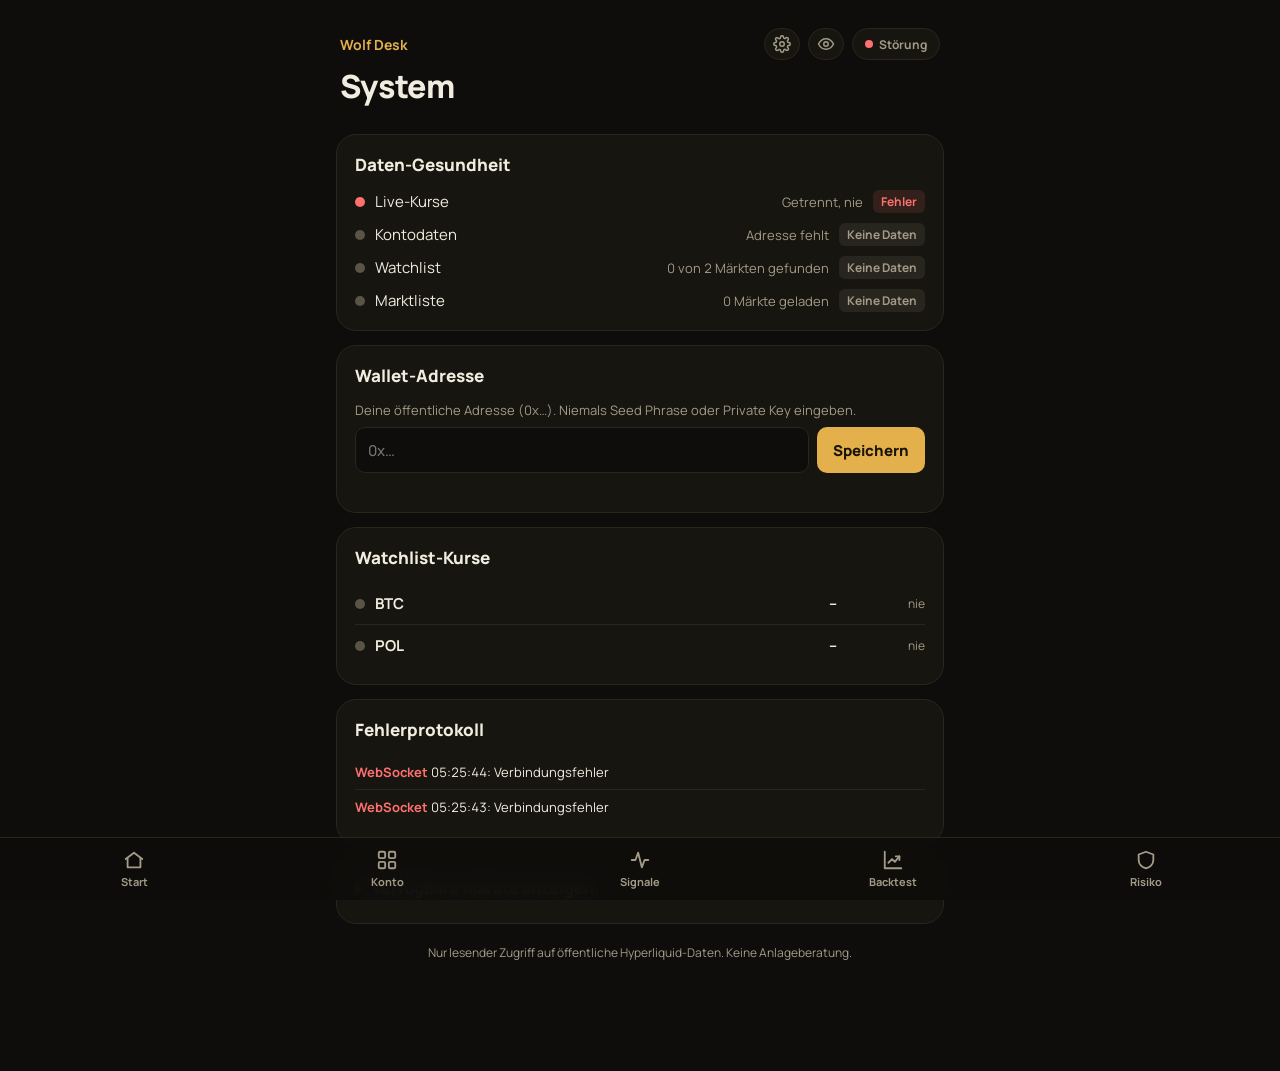
==== commit 1f53b63e: "Add files via upload" ====
--- a/index.html
+++ b/index.html
@@ -2,19 +2,19 @@
 <html lang="de">
 <head>
 <meta charset="utf-8">
-<meta name="app-version" content="8v">
+<meta name="app-version" content="8w">
 <meta name="viewport" content="width=device-width, initial-scale=1, viewport-fit=cover">
 <meta name="apple-mobile-web-app-capable" content="yes">
 <meta name="apple-mobile-web-app-status-bar-style" content="black-translucent">
 <meta name="apple-mobile-web-app-title" content="Wolf Desk">
 <meta name="theme-color" content="#0E0D0B">
 <link rel="manifest" href="manifest.json">
-<link rel="apple-touch-icon" href="icon-180.png?v=8v">
-<link rel="icon" type="image/png" href="icon-192.png?v=8v">
+<link rel="apple-touch-icon" href="icon-180.png?v=8w">
+<link rel="icon" type="image/png" href="icon-192.png?v=8w">
 <title>Wolf Desk</title>
 <link rel="preconnect" href="https://fonts.googleapis.com">
 <link rel="stylesheet" href="https://fonts.googleapis.com/css2?family=Manrope:wght@400;500;600;700;800&display=swap">
-<link rel="stylesheet" href="styles.css?v=8v">
+<link rel="stylesheet" href="styles.css?v=8w">
 </head>
 <body>
 <div id="ptr" class="ptr" aria-hidden="true"><span class="ptr-spin"></span><span id="ptr-text">Zum Aktualisieren ziehen</span></div>
@@ -36,6 +36,11 @@
 
   <section data-tab="start" class="card market-card" aria-label="Marktüberblick">
     <div id="market"></div>
+  </section>
+
+  <section data-tab="start" class="card compass-card" aria-labelledby="h-compass">
+    <h2 id="h-compass">Zyklus-Kompass</h2>
+    <div id="compass"></div>
   </section>
 
   <section data-tab="start" class="card home-top" aria-label="Kontoübersicht">
@@ -208,166 +213,168 @@
 <script type="importmap">
 {
  "imports": {
-  "./config.js": "./config.js?v=8v",
-  "./core-account.js": "./core-account.js?v=8v",
-  "./core-alerts.js": "./core-alerts.js?v=8v",
-  "./core-api.js": "./core-api.js?v=8v",
-  "./core-autoplan.js": "./core-autoplan.js?v=8v",
-  "./core-backtest.js": "./core-backtest.js?v=8v",
-  "./core-benchmark.js": "./core-benchmark.js?v=8v",
-  "./core-btmetrics.js": "./core-btmetrics.js?v=8v",
-  "./core-bmtext.js": "./core-bmtext.js?v=8v",
-  "./core-binance.js": "./core-binance.js?v=8v",
-  "./core-btstore.js": "./core-btstore.js?v=8v",
-  "./core-calc.js": "./core-calc.js?v=8v",
-  "./core-candlesticks.js": "./core-candlesticks.js?v=8v",
-  "./core-confirm.js": "./core-confirm.js?v=8v",
-  "./core-donchian.js": "./core-donchian.js?v=8v",
-  "./core-elliott.js": "./core-elliott.js?v=8v",
-  "./core-engine2.js": "./core-engine2.js?v=8v",
-  "./core-exitcompare.js": "./core-exitcompare.js?v=8v",
-  "./core-exitcalc.js": "./core-exitcalc.js?v=8v",
-  "./core-feedplan.js": "./core-feedplan.js?v=8v",
-  "./core-fees.js": "./core-fees.js?v=8v",
-  "./core-fib.js": "./core-fib.js?v=8v",
-  "./core-finder.js": "./core-finder.js?v=8v",
-  "./core-index.js": "./core-index.js?v=8v",
-  "./core-tradedetail.js": "./core-tradedetail.js?v=8v",
-  "./core-stopcheck.js": "./core-stopcheck.js?v=8v",
-  "./core-backup.js": "./core-backup.js?v=8v",
-  "./core-observe.js": "./core-observe.js?v=8v",
-  "./core-openmark.js": "./core-openmark.js?v=8v",
-  "./core-tp2.js": "./core-tp2.js?v=8v",
-  "./core-exitplan.js": "./core-exitplan.js?v=8v",
-  "./core-trapcheck.js": "./core-trapcheck.js?v=8v",
-  "./ui-trap.js": "./ui-trap.js?v=8v",
-  "./core-format.js": "./core-format.js?v=8v",
-  "./core-gesture.js": "./core-gesture.js?v=8v",
-  "./core-guard.js": "./core-guard.js?v=8v",
-  "./core-health.js": "./core-health.js?v=8v",
-  "./core-hotscan.js": "./core-hotscan.js?v=8v",
-  "./core-indicators.js": "./core-indicators.js?v=8v",
-  "./core-journalmeasure.js": "./core-journalmeasure.js?v=8v",
-  "./core-levpreview.js": "./core-levpreview.js?v=8v",
-  "./core-longtest.js": "./core-longtest.js?v=8v",
-  "./core-ltrules.js": "./core-ltrules.js?v=8v",
-  "./core-market.js": "./core-market.js?v=8v",
-  "./core-path.js": "./core-path.js?v=8v",
-  "./core-patience.js": "./core-patience.js?v=8v",
-  "./core-patterns.js": "./core-patterns.js?v=8v",
-  "./core-performance.js": "./core-performance.js?v=8v",
-  "./core-plans.js": "./core-plans.js?v=8v",
-  "./core-planstate.js": "./core-planstate.js?v=8v",
-  "./core-positions.js": "./core-positions.js?v=8v",
-  "./core-randombase.js": "./core-randombase.js?v=8v",
-  "./core-privacy.js": "./core-privacy.js?v=8v",
-  "./core-reasons.js": "./core-reasons.js?v=8v",
-  "./core-regime.js": "./core-regime.js?v=8v",
-  "./core-risk.js": "./core-risk.js?v=8v",
-  "./core-riskbudget.js": "./core-riskbudget.js?v=8v",
-  "./core-scanner.js": "./core-scanner.js?v=8v",
-  "./core-sellblock.js": "./core-sellblock.js?v=8v",
-  "./core-settings.js": "./core-settings.js?v=8v",
-  "./core-signals.js": "./core-signals.js?v=8v",
-  "./core-stops.js": "./core-stops.js?v=8v",
-  "./core-store.js": "./core-store.js?v=8v",
-  "./core-stream.js": "./core-stream.js?v=8v",
-  "./core-totalrisk.js": "./core-totalrisk.js?v=8v",
-  "./core-tradeable.js": "./core-tradeable.js?v=8v",
-  "./core-trades.js": "./core-trades.js?v=8v",
-  "./core-trail.js": "./core-trail.js?v=8v",
-  "./core-trendgate.js": "./core-trendgate.js?v=8v",
-  "./core-universe.js": "./core-universe.js?v=8v",
-  "./core-views.js": "./core-views.js?v=8v",
-  "./core-watchlist.js": "./core-watchlist.js?v=8v",
-  "./ledger-markets.js": "./ledger-markets.js?v=8v",
-  "./main.js": "./main.js?v=8v",
-  "./my-settings.js": "./my-settings.js?v=8v",
-  "./test-alerts.js": "./test-alerts.js?v=8v",
-  "./test-autoplan.js": "./test-autoplan.js?v=8v",
-  "./test-backtest.js": "./test-backtest.js?v=8v",
-  "./test-benchmark.js": "./test-benchmark.js?v=8v",
-  "./test-btmetrics.js": "./test-btmetrics.js?v=8v",
-  "./test-binance.js": "./test-binance.js?v=8v",
-  "./test-calc.js": "./test-calc.js?v=8v",
-  "./test-donchian.js": "./test-donchian.js?v=8v",
-  "./test-chart.js": "./test-chart.js?v=8v",
-  "./test-engine2.js": "./test-engine2.js?v=8v",
-  "./test-exitcalc.js": "./test-exitcalc.js?v=8v",
-  "./test-exitcompare.js": "./test-exitcompare.js?v=8v",
-  "./test-feedplan.js": "./test-feedplan.js?v=8v",
-  "./test-fees.js": "./test-fees.js?v=8v",
-  "./test-finder.js": "./test-finder.js?v=8v",
-  "./test-index.js": "./test-index.js?v=8v",
-  "./test-tradedetail.js": "./test-tradedetail.js?v=8v",
-  "./test-stopcheck.js": "./test-stopcheck.js?v=8v",
-  "./test-backup.js": "./test-backup.js?v=8v",
-  "./test-observe.js": "./test-observe.js?v=8v",
-  "./test-openmark.js": "./test-openmark.js?v=8v",
-  "./test-tp2.js": "./test-tp2.js?v=8v",
-  "./test-gesture.js": "./test-gesture.js?v=8v",
-  "./test-guard.js": "./test-guard.js?v=8v",
-  "./test-handling.js": "./test-handling.js?v=8v",
-  "./test-journalmeasure.js": "./test-journalmeasure.js?v=8v",
-  "./test-levpreview.js": "./test-levpreview.js?v=8v",
-  "./test-longtest.js": "./test-longtest.js?v=8v",
-  "./test-ltrules.js": "./test-ltrules.js?v=8v",
-  "./test-market.js": "./test-market.js?v=8v",
-  "./test-path.js": "./test-path.js?v=8v",
-  "./test-patience.js": "./test-patience.js?v=8v",
-  "./test-performance.js": "./test-performance.js?v=8v",
-  "./test-plans.js": "./test-plans.js?v=8v",
-  "./test-planstate.js": "./test-planstate.js?v=8v",
-  "./test-position.js": "./test-position.js?v=8v",
-  "./test-positions.js": "./test-positions.js?v=8v",
-  "./test-randombase.js": "./test-randombase.js?v=8v",
-  "./test-regime.js": "./test-regime.js?v=8v",
-  "./test-privacy.js": "./test-privacy.js?v=8v",
-  "./test-risk.js": "./test-risk.js?v=8v",
-  "./test-riskbudget.js": "./test-riskbudget.js?v=8v",
-  "./test-settings.js": "./test-settings.js?v=8v",
-  "./test-signal5f.js": "./test-signal5f.js?v=8v",
-  "./test-signals.js": "./test-signals.js?v=8v",
-  "./test-totalrisk.js": "./test-totalrisk.js?v=8v",
-  "./test-tradeable.js": "./test-tradeable.js?v=8v",
-  "./test-trades.js": "./test-trades.js?v=8v",
-  "./test-trail.js": "./test-trail.js?v=8v",
-  "./test-trendgate.js": "./test-trendgate.js?v=8v",
-  "./test-views.js": "./test-views.js?v=8v",
-  "./ui-backtest.js": "./ui-backtest.js?v=8v",
-  "./ui-binance.js": "./ui-binance.js?v=8v",
-  "./ui-blindchart.js": "./ui-blindchart.js?v=8v",
-  "./ui-chart.js": "./ui-chart.js?v=8v",
-  "./ui-chartview.js": "./ui-chartview.js?v=8v",
-  "./ui-coin.js": "./ui-coin.js?v=8v",
-  "./ui-export.js": "./ui-export.js?v=8v",
-  "./ui-feed.js": "./ui-feed.js?v=8v",
-  "./ui-finder.js": "./ui-finder.js?v=8v",
-  "./ui-tradedetail.js": "./ui-tradedetail.js?v=8v",
-  "./ui-tp2.js": "./ui-tp2.js?v=8v",
-  "./ui-home.js": "./ui-home.js?v=8v",
-  "./ui-longtest.js": "./ui-longtest.js?v=8v",
-  "./ui-market.js": "./ui-market.js?v=8v",
-  "./ui-notice.js": "./ui-notice.js?v=8v",
-  "./ui-parts.js": "./ui-parts.js?v=8v",
-  "./ui-performance.js": "./ui-performance.js?v=8v",
-  "./ui-position.js": "./ui-position.js?v=8v",
-  "./ui-risk.js": "./ui-risk.js?v=8v",
-  "./ui-settings.js": "./ui-settings.js?v=8v",
-  "./ui-sheet.js": "./ui-sheet.js?v=8v",
-  "./ui-signals.js": "./ui-signals.js?v=8v",
-  "./ui-storage.js": "./ui-storage.js?v=8v",
-  "./ui-swipe.js": "./ui-swipe.js?v=8v",
-  "./ui-testpage.js": "./ui-testpage.js?v=8v",
-  "./ui-trade.js": "./ui-trade.js?v=8v",
-  "./ui-tradeable.js": "./ui-tradeable.js?v=8v",
-  "./ui-views.js": "./ui-views.js?v=8v",
-  "./ui-watchlist-edit.js": "./ui-watchlist-edit.js?v=8v",
-  "./watcher.js": "./watcher.js?v=8v"
+  "./config.js": "./config.js?v=8w",
+  "./core-account.js": "./core-account.js?v=8w",
+  "./core-alerts.js": "./core-alerts.js?v=8w",
+  "./core-api.js": "./core-api.js?v=8w",
+  "./core-autoplan.js": "./core-autoplan.js?v=8w",
+  "./core-backtest.js": "./core-backtest.js?v=8w",
+  "./core-benchmark.js": "./core-benchmark.js?v=8w",
+  "./core-btmetrics.js": "./core-btmetrics.js?v=8w",
+  "./core-bmtext.js": "./core-bmtext.js?v=8w",
+  "./core-binance.js": "./core-binance.js?v=8w",
+  "./core-btstore.js": "./core-btstore.js?v=8w",
+  "./core-calc.js": "./core-calc.js?v=8w",
+  "./core-candlesticks.js": "./core-candlesticks.js?v=8w",
+  "./core-confirm.js": "./core-confirm.js?v=8w",
+  "./core-donchian.js": "./core-donchian.js?v=8w",
+  "./core-elliott.js": "./core-elliott.js?v=8w",
+  "./core-engine2.js": "./core-engine2.js?v=8w",
+  "./core-exitcompare.js": "./core-exitcompare.js?v=8w",
+  "./core-exitcalc.js": "./core-exitcalc.js?v=8w",
+  "./core-feedplan.js": "./core-feedplan.js?v=8w",
+  "./core-fees.js": "./core-fees.js?v=8w",
+  "./core-fib.js": "./core-fib.js?v=8w",
+  "./core-finder.js": "./core-finder.js?v=8w",
+  "./core-index.js": "./core-index.js?v=8w",
+  "./core-tradedetail.js": "./core-tradedetail.js?v=8w",
+  "./core-stopcheck.js": "./core-stopcheck.js?v=8w",
+  "./core-backup.js": "./core-backup.js?v=8w",
+  "./core-observe.js": "./core-observe.js?v=8w",
+  "./core-openmark.js": "./core-openmark.js?v=8w",
+  "./core-tp2.js": "./core-tp2.js?v=8w",
+  "./core-exitplan.js": "./core-exitplan.js?v=8w",
+  "./core-trapcheck.js": "./core-trapcheck.js?v=8w",
+  "./ui-trap.js": "./ui-trap.js?v=8w",
+  "./core-compass.js": "./core-compass.js?v=8w",
+  "./ui-compass.js": "./ui-compass.js?v=8w",
+  "./core-format.js": "./core-format.js?v=8w",
+  "./core-gesture.js": "./core-gesture.js?v=8w",
+  "./core-guard.js": "./core-guard.js?v=8w",
+  "./core-health.js": "./core-health.js?v=8w",
+  "./core-hotscan.js": "./core-hotscan.js?v=8w",
+  "./core-indicators.js": "./core-indicators.js?v=8w",
+  "./core-journalmeasure.js": "./core-journalmeasure.js?v=8w",
+  "./core-levpreview.js": "./core-levpreview.js?v=8w",
+  "./core-longtest.js": "./core-longtest.js?v=8w",
+  "./core-ltrules.js": "./core-ltrules.js?v=8w",
+  "./core-market.js": "./core-market.js?v=8w",
+  "./core-path.js": "./core-path.js?v=8w",
+  "./core-patience.js": "./core-patience.js?v=8w",
+  "./core-patterns.js": "./core-patterns.js?v=8w",
+  "./core-performance.js": "./core-performance.js?v=8w",
+  "./core-plans.js": "./core-plans.js?v=8w",
+  "./core-planstate.js": "./core-planstate.js?v=8w",
+  "./core-positions.js": "./core-positions.js?v=8w",
+  "./core-randombase.js": "./core-randombase.js?v=8w",
+  "./core-privacy.js": "./core-privacy.js?v=8w",
+  "./core-reasons.js": "./core-reasons.js?v=8w",
+  "./core-regime.js": "./core-regime.js?v=8w",
+  "./core-risk.js": "./core-risk.js?v=8w",
+  "./core-riskbudget.js": "./core-riskbudget.js?v=8w",
+  "./core-scanner.js": "./core-scanner.js?v=8w",
+  "./core-sellblock.js": "./core-sellblock.js?v=8w",
+  "./core-settings.js": "./core-settings.js?v=8w",
+  "./core-signals.js": "./core-signals.js?v=8w",
+  "./core-stops.js": "./core-stops.js?v=8w",
+  "./core-store.js": "./core-store.js?v=8w",
+  "./core-stream.js": "./core-stream.js?v=8w",
+  "./core-totalrisk.js": "./core-totalrisk.js?v=8w",
+  "./core-tradeable.js": "./core-tradeable.js?v=8w",
+  "./core-trades.js": "./core-trades.js?v=8w",
+  "./core-trail.js": "./core-trail.js?v=8w",
+  "./core-trendgate.js": "./core-trendgate.js?v=8w",
+  "./core-universe.js": "./core-universe.js?v=8w",
+  "./core-views.js": "./core-views.js?v=8w",
+  "./core-watchlist.js": "./core-watchlist.js?v=8w",
+  "./ledger-markets.js": "./ledger-markets.js?v=8w",
+  "./main.js": "./main.js?v=8w",
+  "./my-settings.js": "./my-settings.js?v=8w",
+  "./test-alerts.js": "./test-alerts.js?v=8w",
+  "./test-autoplan.js": "./test-autoplan.js?v=8w",
+  "./test-backtest.js": "./test-backtest.js?v=8w",
+  "./test-benchmark.js": "./test-benchmark.js?v=8w",
+  "./test-btmetrics.js": "./test-btmetrics.js?v=8w",
+  "./test-binance.js": "./test-binance.js?v=8w",
+  "./test-calc.js": "./test-calc.js?v=8w",
+  "./test-donchian.js": "./test-donchian.js?v=8w",
+  "./test-chart.js": "./test-chart.js?v=8w",
+  "./test-engine2.js": "./test-engine2.js?v=8w",
+  "./test-exitcalc.js": "./test-exitcalc.js?v=8w",
+  "./test-exitcompare.js": "./test-exitcompare.js?v=8w",
+  "./test-feedplan.js": "./test-feedplan.js?v=8w",
+  "./test-fees.js": "./test-fees.js?v=8w",
+  "./test-finder.js": "./test-finder.js?v=8w",
+  "./test-index.js": "./test-index.js?v=8w",
+  "./test-tradedetail.js": "./test-tradedetail.js?v=8w",
+  "./test-stopcheck.js": "./test-stopcheck.js?v=8w",
+  "./test-backup.js": "./test-backup.js?v=8w",
+  "./test-observe.js": "./test-observe.js?v=8w",
+  "./test-openmark.js": "./test-openmark.js?v=8w",
+  "./test-tp2.js": "./test-tp2.js?v=8w",
+  "./test-gesture.js": "./test-gesture.js?v=8w",
+  "./test-guard.js": "./test-guard.js?v=8w",
+  "./test-handling.js": "./test-handling.js?v=8w",
+  "./test-journalmeasure.js": "./test-journalmeasure.js?v=8w",
+  "./test-levpreview.js": "./test-levpreview.js?v=8w",
+  "./test-longtest.js": "./test-longtest.js?v=8w",
+  "./test-ltrules.js": "./test-ltrules.js?v=8w",
+  "./test-market.js": "./test-market.js?v=8w",
+  "./test-path.js": "./test-path.js?v=8w",
+  "./test-patience.js": "./test-patience.js?v=8w",
+  "./test-performance.js": "./test-performance.js?v=8w",
+  "./test-plans.js": "./test-plans.js?v=8w",
+  "./test-planstate.js": "./test-planstate.js?v=8w",
+  "./test-position.js": "./test-position.js?v=8w",
+  "./test-positions.js": "./test-positions.js?v=8w",
+  "./test-randombase.js": "./test-randombase.js?v=8w",
+  "./test-regime.js": "./test-regime.js?v=8w",
+  "./test-privacy.js": "./test-privacy.js?v=8w",
+  "./test-risk.js": "./test-risk.js?v=8w",
+  "./test-riskbudget.js": "./test-riskbudget.js?v=8w",
+  "./test-settings.js": "./test-settings.js?v=8w",
+  "./test-signal5f.js": "./test-signal5f.js?v=8w",
+  "./test-signals.js": "./test-signals.js?v=8w",
+  "./test-totalrisk.js": "./test-totalrisk.js?v=8w",
+  "./test-tradeable.js": "./test-tradeable.js?v=8w",
+  "./test-trades.js": "./test-trades.js?v=8w",
+  "./test-trail.js": "./test-trail.js?v=8w",
+  "./test-trendgate.js": "./test-trendgate.js?v=8w",
+  "./test-views.js": "./test-views.js?v=8w",
+  "./ui-backtest.js": "./ui-backtest.js?v=8w",
+  "./ui-binance.js": "./ui-binance.js?v=8w",
+  "./ui-blindchart.js": "./ui-blindchart.js?v=8w",
+  "./ui-chart.js": "./ui-chart.js?v=8w",
+  "./ui-chartview.js": "./ui-chartview.js?v=8w",
+  "./ui-coin.js": "./ui-coin.js?v=8w",
+  "./ui-export.js": "./ui-export.js?v=8w",
+  "./ui-feed.js": "./ui-feed.js?v=8w",
+  "./ui-finder.js": "./ui-finder.js?v=8w",
+  "./ui-tradedetail.js": "./ui-tradedetail.js?v=8w",
+  "./ui-tp2.js": "./ui-tp2.js?v=8w",
+  "./ui-home.js": "./ui-home.js?v=8w",
+  "./ui-longtest.js": "./ui-longtest.js?v=8w",
+  "./ui-market.js": "./ui-market.js?v=8w",
+  "./ui-notice.js": "./ui-notice.js?v=8w",
+  "./ui-parts.js": "./ui-parts.js?v=8w",
+  "./ui-performance.js": "./ui-performance.js?v=8w",
+  "./ui-position.js": "./ui-position.js?v=8w",
+  "./ui-risk.js": "./ui-risk.js?v=8w",
+  "./ui-settings.js": "./ui-settings.js?v=8w",
+  "./ui-sheet.js": "./ui-sheet.js?v=8w",
+  "./ui-signals.js": "./ui-signals.js?v=8w",
+  "./ui-storage.js": "./ui-storage.js?v=8w",
+  "./ui-swipe.js": "./ui-swipe.js?v=8w",
+  "./ui-testpage.js": "./ui-testpage.js?v=8w",
+  "./ui-trade.js": "./ui-trade.js?v=8w",
+  "./ui-tradeable.js": "./ui-tradeable.js?v=8w",
+  "./ui-views.js": "./ui-views.js?v=8w",
+  "./ui-watchlist-edit.js": "./ui-watchlist-edit.js?v=8w",
+  "./watcher.js": "./watcher.js?v=8w"
  }
 }
 </script>
-<script type="module" src="main.js?v=8v"></script>
+<script type="module" src="main.js?v=8w"></script>
 <dialog id="alerts-dlg" class="dlg" aria-labelledby="alerts-dlg-h">
   <div class="dlg-head"><b id="alerts-dlg-h">Regeln</b><button type="button" class="ghost small-btn" data-close aria-label="Schließen">✕</button></div>
   <div id="alerts-dlg-body"></div>
--- a/styles.css
+++ b/styles.css
@@ -762,3 +762,13 @@
 .trap-list li.na { opacity: .7; }
 .trap-mini { margin-left: 6px; font-size: 11.5px; font-weight: 700; color: var(--warn); }
 .trap-mini.red { color: var(--bad); }
+/* 8w: Zyklus-Kompass */
+.compass-svg { display: block; width: 100%; max-width: 340px; margin: 0 auto; }
+.compass-phase { text-align: center; margin: 2px 0 10px; }
+.compass-phase .k { display: block; font-size: 12px; }
+.compass-phase b { display: block; font-size: 20px; font-weight: 800; margin: 2px 0 4px; letter-spacing: -.01em; }
+.compass-phase p { margin: 0; font-size: 13.5px; color: var(--muted); }
+.compass-phase .compass-todo { margin-top: 6px; color: var(--gold); font-weight: 700; }
+.compass-facts { list-style: none; margin: 0; padding: 10px 0 0; border-top: 1px solid var(--line); display: grid; gap: 5px; font-size: 13px; color: var(--muted); }
+.compass-facts b { color: var(--text); font-weight: 700; }
+.compass-foot { margin: 8px 0 0; font-size: 11.5px; color: var(--muted); }
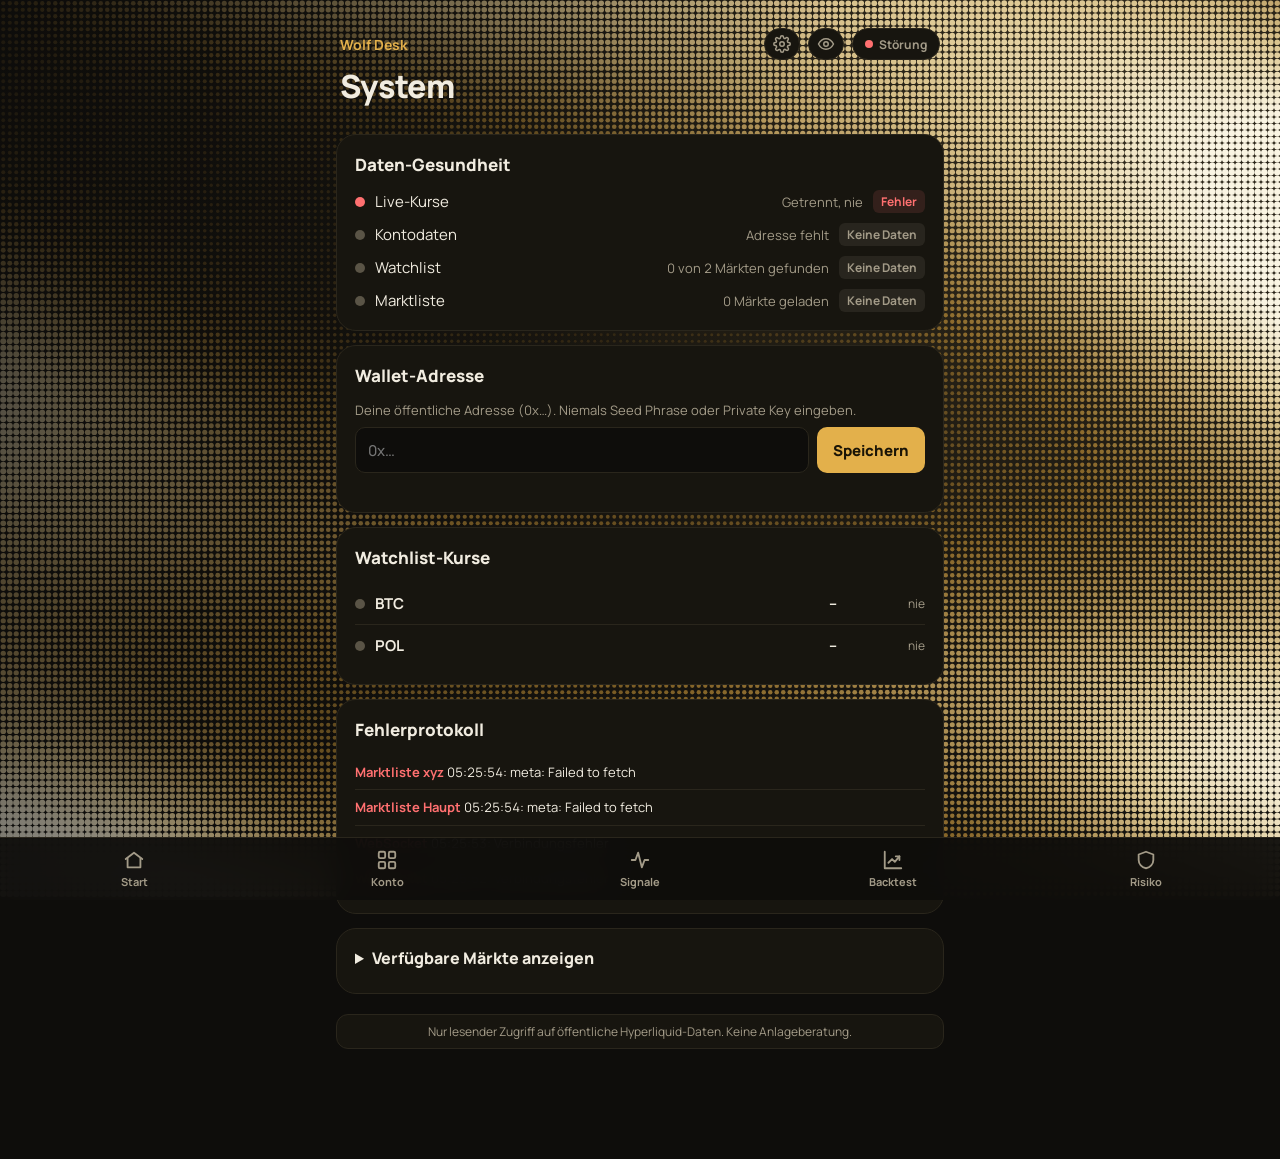
==== commit 76442d18: "Add files via upload" ====
--- a/index.html
+++ b/index.html
@@ -2,19 +2,19 @@
 <html lang="de">
 <head>
 <meta charset="utf-8">
-<meta name="app-version" content="8w">
+<meta name="app-version" content="8x1">
 <meta name="viewport" content="width=device-width, initial-scale=1, viewport-fit=cover">
 <meta name="apple-mobile-web-app-capable" content="yes">
 <meta name="apple-mobile-web-app-status-bar-style" content="black-translucent">
 <meta name="apple-mobile-web-app-title" content="Wolf Desk">
 <meta name="theme-color" content="#0E0D0B">
 <link rel="manifest" href="manifest.json">
-<link rel="apple-touch-icon" href="icon-180.png?v=8w">
-<link rel="icon" type="image/png" href="icon-192.png?v=8w">
+<link rel="apple-touch-icon" href="icon-180.png?v=8x1">
+<link rel="icon" type="image/png" href="icon-192.png?v=8x1">
 <title>Wolf Desk</title>
 <link rel="preconnect" href="https://fonts.googleapis.com">
 <link rel="stylesheet" href="https://fonts.googleapis.com/css2?family=Manrope:wght@400;500;600;700;800&display=swap">
-<link rel="stylesheet" href="styles.css?v=8w">
+<link rel="stylesheet" href="styles.css?v=8x1">
 </head>
 <body>
 <div id="ptr" class="ptr" aria-hidden="true"><span class="ptr-spin"></span><span id="ptr-text">Zum Aktualisieren ziehen</span></div>
@@ -213,168 +213,169 @@
 <script type="importmap">
 {
  "imports": {
-  "./config.js": "./config.js?v=8w",
-  "./core-account.js": "./core-account.js?v=8w",
-  "./core-alerts.js": "./core-alerts.js?v=8w",
-  "./core-api.js": "./core-api.js?v=8w",
-  "./core-autoplan.js": "./core-autoplan.js?v=8w",
-  "./core-backtest.js": "./core-backtest.js?v=8w",
-  "./core-benchmark.js": "./core-benchmark.js?v=8w",
-  "./core-btmetrics.js": "./core-btmetrics.js?v=8w",
-  "./core-bmtext.js": "./core-bmtext.js?v=8w",
-  "./core-binance.js": "./core-binance.js?v=8w",
-  "./core-btstore.js": "./core-btstore.js?v=8w",
-  "./core-calc.js": "./core-calc.js?v=8w",
-  "./core-candlesticks.js": "./core-candlesticks.js?v=8w",
-  "./core-confirm.js": "./core-confirm.js?v=8w",
-  "./core-donchian.js": "./core-donchian.js?v=8w",
-  "./core-elliott.js": "./core-elliott.js?v=8w",
-  "./core-engine2.js": "./core-engine2.js?v=8w",
-  "./core-exitcompare.js": "./core-exitcompare.js?v=8w",
-  "./core-exitcalc.js": "./core-exitcalc.js?v=8w",
-  "./core-feedplan.js": "./core-feedplan.js?v=8w",
-  "./core-fees.js": "./core-fees.js?v=8w",
-  "./core-fib.js": "./core-fib.js?v=8w",
-  "./core-finder.js": "./core-finder.js?v=8w",
-  "./core-index.js": "./core-index.js?v=8w",
-  "./core-tradedetail.js": "./core-tradedetail.js?v=8w",
-  "./core-stopcheck.js": "./core-stopcheck.js?v=8w",
-  "./core-backup.js": "./core-backup.js?v=8w",
-  "./core-observe.js": "./core-observe.js?v=8w",
-  "./core-openmark.js": "./core-openmark.js?v=8w",
-  "./core-tp2.js": "./core-tp2.js?v=8w",
-  "./core-exitplan.js": "./core-exitplan.js?v=8w",
-  "./core-trapcheck.js": "./core-trapcheck.js?v=8w",
-  "./ui-trap.js": "./ui-trap.js?v=8w",
-  "./core-compass.js": "./core-compass.js?v=8w",
-  "./ui-compass.js": "./ui-compass.js?v=8w",
-  "./core-format.js": "./core-format.js?v=8w",
-  "./core-gesture.js": "./core-gesture.js?v=8w",
-  "./core-guard.js": "./core-guard.js?v=8w",
-  "./core-health.js": "./core-health.js?v=8w",
-  "./core-hotscan.js": "./core-hotscan.js?v=8w",
-  "./core-indicators.js": "./core-indicators.js?v=8w",
-  "./core-journalmeasure.js": "./core-journalmeasure.js?v=8w",
-  "./core-levpreview.js": "./core-levpreview.js?v=8w",
-  "./core-longtest.js": "./core-longtest.js?v=8w",
-  "./core-ltrules.js": "./core-ltrules.js?v=8w",
-  "./core-market.js": "./core-market.js?v=8w",
-  "./core-path.js": "./core-path.js?v=8w",
-  "./core-patience.js": "./core-patience.js?v=8w",
-  "./core-patterns.js": "./core-patterns.js?v=8w",
-  "./core-performance.js": "./core-performance.js?v=8w",
-  "./core-plans.js": "./core-plans.js?v=8w",
-  "./core-planstate.js": "./core-planstate.js?v=8w",
-  "./core-positions.js": "./core-positions.js?v=8w",
-  "./core-randombase.js": "./core-randombase.js?v=8w",
-  "./core-privacy.js": "./core-privacy.js?v=8w",
-  "./core-reasons.js": "./core-reasons.js?v=8w",
-  "./core-regime.js": "./core-regime.js?v=8w",
-  "./core-risk.js": "./core-risk.js?v=8w",
-  "./core-riskbudget.js": "./core-riskbudget.js?v=8w",
-  "./core-scanner.js": "./core-scanner.js?v=8w",
-  "./core-sellblock.js": "./core-sellblock.js?v=8w",
-  "./core-settings.js": "./core-settings.js?v=8w",
-  "./core-signals.js": "./core-signals.js?v=8w",
-  "./core-stops.js": "./core-stops.js?v=8w",
-  "./core-store.js": "./core-store.js?v=8w",
-  "./core-stream.js": "./core-stream.js?v=8w",
-  "./core-totalrisk.js": "./core-totalrisk.js?v=8w",
-  "./core-tradeable.js": "./core-tradeable.js?v=8w",
-  "./core-trades.js": "./core-trades.js?v=8w",
-  "./core-trail.js": "./core-trail.js?v=8w",
-  "./core-trendgate.js": "./core-trendgate.js?v=8w",
-  "./core-universe.js": "./core-universe.js?v=8w",
-  "./core-views.js": "./core-views.js?v=8w",
-  "./core-watchlist.js": "./core-watchlist.js?v=8w",
-  "./ledger-markets.js": "./ledger-markets.js?v=8w",
-  "./main.js": "./main.js?v=8w",
-  "./my-settings.js": "./my-settings.js?v=8w",
-  "./test-alerts.js": "./test-alerts.js?v=8w",
-  "./test-autoplan.js": "./test-autoplan.js?v=8w",
-  "./test-backtest.js": "./test-backtest.js?v=8w",
-  "./test-benchmark.js": "./test-benchmark.js?v=8w",
-  "./test-btmetrics.js": "./test-btmetrics.js?v=8w",
-  "./test-binance.js": "./test-binance.js?v=8w",
-  "./test-calc.js": "./test-calc.js?v=8w",
-  "./test-donchian.js": "./test-donchian.js?v=8w",
-  "./test-chart.js": "./test-chart.js?v=8w",
-  "./test-engine2.js": "./test-engine2.js?v=8w",
-  "./test-exitcalc.js": "./test-exitcalc.js?v=8w",
-  "./test-exitcompare.js": "./test-exitcompare.js?v=8w",
-  "./test-feedplan.js": "./test-feedplan.js?v=8w",
-  "./test-fees.js": "./test-fees.js?v=8w",
-  "./test-finder.js": "./test-finder.js?v=8w",
-  "./test-index.js": "./test-index.js?v=8w",
-  "./test-tradedetail.js": "./test-tradedetail.js?v=8w",
-  "./test-stopcheck.js": "./test-stopcheck.js?v=8w",
-  "./test-backup.js": "./test-backup.js?v=8w",
-  "./test-observe.js": "./test-observe.js?v=8w",
-  "./test-openmark.js": "./test-openmark.js?v=8w",
-  "./test-tp2.js": "./test-tp2.js?v=8w",
-  "./test-gesture.js": "./test-gesture.js?v=8w",
-  "./test-guard.js": "./test-guard.js?v=8w",
-  "./test-handling.js": "./test-handling.js?v=8w",
-  "./test-journalmeasure.js": "./test-journalmeasure.js?v=8w",
-  "./test-levpreview.js": "./test-levpreview.js?v=8w",
-  "./test-longtest.js": "./test-longtest.js?v=8w",
-  "./test-ltrules.js": "./test-ltrules.js?v=8w",
-  "./test-market.js": "./test-market.js?v=8w",
-  "./test-path.js": "./test-path.js?v=8w",
-  "./test-patience.js": "./test-patience.js?v=8w",
-  "./test-performance.js": "./test-performance.js?v=8w",
-  "./test-plans.js": "./test-plans.js?v=8w",
-  "./test-planstate.js": "./test-planstate.js?v=8w",
-  "./test-position.js": "./test-position.js?v=8w",
-  "./test-positions.js": "./test-positions.js?v=8w",
-  "./test-randombase.js": "./test-randombase.js?v=8w",
-  "./test-regime.js": "./test-regime.js?v=8w",
-  "./test-privacy.js": "./test-privacy.js?v=8w",
-  "./test-risk.js": "./test-risk.js?v=8w",
-  "./test-riskbudget.js": "./test-riskbudget.js?v=8w",
-  "./test-settings.js": "./test-settings.js?v=8w",
-  "./test-signal5f.js": "./test-signal5f.js?v=8w",
-  "./test-signals.js": "./test-signals.js?v=8w",
-  "./test-totalrisk.js": "./test-totalrisk.js?v=8w",
-  "./test-tradeable.js": "./test-tradeable.js?v=8w",
-  "./test-trades.js": "./test-trades.js?v=8w",
-  "./test-trail.js": "./test-trail.js?v=8w",
-  "./test-trendgate.js": "./test-trendgate.js?v=8w",
-  "./test-views.js": "./test-views.js?v=8w",
-  "./ui-backtest.js": "./ui-backtest.js?v=8w",
-  "./ui-binance.js": "./ui-binance.js?v=8w",
-  "./ui-blindchart.js": "./ui-blindchart.js?v=8w",
-  "./ui-chart.js": "./ui-chart.js?v=8w",
-  "./ui-chartview.js": "./ui-chartview.js?v=8w",
-  "./ui-coin.js": "./ui-coin.js?v=8w",
-  "./ui-export.js": "./ui-export.js?v=8w",
-  "./ui-feed.js": "./ui-feed.js?v=8w",
-  "./ui-finder.js": "./ui-finder.js?v=8w",
-  "./ui-tradedetail.js": "./ui-tradedetail.js?v=8w",
-  "./ui-tp2.js": "./ui-tp2.js?v=8w",
-  "./ui-home.js": "./ui-home.js?v=8w",
-  "./ui-longtest.js": "./ui-longtest.js?v=8w",
-  "./ui-market.js": "./ui-market.js?v=8w",
-  "./ui-notice.js": "./ui-notice.js?v=8w",
-  "./ui-parts.js": "./ui-parts.js?v=8w",
-  "./ui-performance.js": "./ui-performance.js?v=8w",
-  "./ui-position.js": "./ui-position.js?v=8w",
-  "./ui-risk.js": "./ui-risk.js?v=8w",
-  "./ui-settings.js": "./ui-settings.js?v=8w",
-  "./ui-sheet.js": "./ui-sheet.js?v=8w",
-  "./ui-signals.js": "./ui-signals.js?v=8w",
-  "./ui-storage.js": "./ui-storage.js?v=8w",
-  "./ui-swipe.js": "./ui-swipe.js?v=8w",
-  "./ui-testpage.js": "./ui-testpage.js?v=8w",
-  "./ui-trade.js": "./ui-trade.js?v=8w",
-  "./ui-tradeable.js": "./ui-tradeable.js?v=8w",
-  "./ui-views.js": "./ui-views.js?v=8w",
-  "./ui-watchlist-edit.js": "./ui-watchlist-edit.js?v=8w",
-  "./watcher.js": "./watcher.js?v=8w"
+  "./config.js": "./config.js?v=8x1",
+  "./core-account.js": "./core-account.js?v=8x1",
+  "./core-alerts.js": "./core-alerts.js?v=8x1",
+  "./core-api.js": "./core-api.js?v=8x1",
+  "./core-autoplan.js": "./core-autoplan.js?v=8x1",
+  "./core-backtest.js": "./core-backtest.js?v=8x1",
+  "./core-benchmark.js": "./core-benchmark.js?v=8x1",
+  "./core-btmetrics.js": "./core-btmetrics.js?v=8x1",
+  "./core-bmtext.js": "./core-bmtext.js?v=8x1",
+  "./core-binance.js": "./core-binance.js?v=8x1",
+  "./core-btstore.js": "./core-btstore.js?v=8x1",
+  "./core-calc.js": "./core-calc.js?v=8x1",
+  "./core-candlesticks.js": "./core-candlesticks.js?v=8x1",
+  "./core-confirm.js": "./core-confirm.js?v=8x1",
+  "./core-donchian.js": "./core-donchian.js?v=8x1",
+  "./core-elliott.js": "./core-elliott.js?v=8x1",
+  "./core-engine2.js": "./core-engine2.js?v=8x1",
+  "./core-exitcompare.js": "./core-exitcompare.js?v=8x1",
+  "./core-exitcalc.js": "./core-exitcalc.js?v=8x1",
+  "./core-feedplan.js": "./core-feedplan.js?v=8x1",
+  "./core-fees.js": "./core-fees.js?v=8x1",
+  "./core-fib.js": "./core-fib.js?v=8x1",
+  "./core-finder.js": "./core-finder.js?v=8x1",
+  "./core-index.js": "./core-index.js?v=8x1",
+  "./core-tradedetail.js": "./core-tradedetail.js?v=8x1",
+  "./core-stopcheck.js": "./core-stopcheck.js?v=8x1",
+  "./core-backup.js": "./core-backup.js?v=8x1",
+  "./core-observe.js": "./core-observe.js?v=8x1",
+  "./core-openmark.js": "./core-openmark.js?v=8x1",
+  "./core-tp2.js": "./core-tp2.js?v=8x1",
+  "./core-exitplan.js": "./core-exitplan.js?v=8x1",
+  "./core-trapcheck.js": "./core-trapcheck.js?v=8x1",
+  "./ui-trap.js": "./ui-trap.js?v=8x1",
+  "./core-compass.js": "./core-compass.js?v=8x1",
+  "./ui-compass.js": "./ui-compass.js?v=8x1",
+  "./ui-bg.js": "./ui-bg.js?v=8x1",
+  "./core-format.js": "./core-format.js?v=8x1",
+  "./core-gesture.js": "./core-gesture.js?v=8x1",
+  "./core-guard.js": "./core-guard.js?v=8x1",
+  "./core-health.js": "./core-health.js?v=8x1",
+  "./core-hotscan.js": "./core-hotscan.js?v=8x1",
+  "./core-indicators.js": "./core-indicators.js?v=8x1",
+  "./core-journalmeasure.js": "./core-journalmeasure.js?v=8x1",
+  "./core-levpreview.js": "./core-levpreview.js?v=8x1",
+  "./core-longtest.js": "./core-longtest.js?v=8x1",
+  "./core-ltrules.js": "./core-ltrules.js?v=8x1",
+  "./core-market.js": "./core-market.js?v=8x1",
+  "./core-path.js": "./core-path.js?v=8x1",
+  "./core-patience.js": "./core-patience.js?v=8x1",
+  "./core-patterns.js": "./core-patterns.js?v=8x1",
+  "./core-performance.js": "./core-performance.js?v=8x1",
+  "./core-plans.js": "./core-plans.js?v=8x1",
+  "./core-planstate.js": "./core-planstate.js?v=8x1",
+  "./core-positions.js": "./core-positions.js?v=8x1",
+  "./core-randombase.js": "./core-randombase.js?v=8x1",
+  "./core-privacy.js": "./core-privacy.js?v=8x1",
+  "./core-reasons.js": "./core-reasons.js?v=8x1",
+  "./core-regime.js": "./core-regime.js?v=8x1",
+  "./core-risk.js": "./core-risk.js?v=8x1",
+  "./core-riskbudget.js": "./core-riskbudget.js?v=8x1",
+  "./core-scanner.js": "./core-scanner.js?v=8x1",
+  "./core-sellblock.js": "./core-sellblock.js?v=8x1",
+  "./core-settings.js": "./core-settings.js?v=8x1",
+  "./core-signals.js": "./core-signals.js?v=8x1",
+  "./core-stops.js": "./core-stops.js?v=8x1",
+  "./core-store.js": "./core-store.js?v=8x1",
+  "./core-stream.js": "./core-stream.js?v=8x1",
+  "./core-totalrisk.js": "./core-totalrisk.js?v=8x1",
+  "./core-tradeable.js": "./core-tradeable.js?v=8x1",
+  "./core-trades.js": "./core-trades.js?v=8x1",
+  "./core-trail.js": "./core-trail.js?v=8x1",
+  "./core-trendgate.js": "./core-trendgate.js?v=8x1",
+  "./core-universe.js": "./core-universe.js?v=8x1",
+  "./core-views.js": "./core-views.js?v=8x1",
+  "./core-watchlist.js": "./core-watchlist.js?v=8x1",
+  "./ledger-markets.js": "./ledger-markets.js?v=8x1",
+  "./main.js": "./main.js?v=8x1",
+  "./my-settings.js": "./my-settings.js?v=8x1",
+  "./test-alerts.js": "./test-alerts.js?v=8x1",
+  "./test-autoplan.js": "./test-autoplan.js?v=8x1",
+  "./test-backtest.js": "./test-backtest.js?v=8x1",
+  "./test-benchmark.js": "./test-benchmark.js?v=8x1",
+  "./test-btmetrics.js": "./test-btmetrics.js?v=8x1",
+  "./test-binance.js": "./test-binance.js?v=8x1",
+  "./test-calc.js": "./test-calc.js?v=8x1",
+  "./test-donchian.js": "./test-donchian.js?v=8x1",
+  "./test-chart.js": "./test-chart.js?v=8x1",
+  "./test-engine2.js": "./test-engine2.js?v=8x1",
+  "./test-exitcalc.js": "./test-exitcalc.js?v=8x1",
+  "./test-exitcompare.js": "./test-exitcompare.js?v=8x1",
+  "./test-feedplan.js": "./test-feedplan.js?v=8x1",
+  "./test-fees.js": "./test-fees.js?v=8x1",
+  "./test-finder.js": "./test-finder.js?v=8x1",
+  "./test-index.js": "./test-index.js?v=8x1",
+  "./test-tradedetail.js": "./test-tradedetail.js?v=8x1",
+  "./test-stopcheck.js": "./test-stopcheck.js?v=8x1",
+  "./test-backup.js": "./test-backup.js?v=8x1",
+  "./test-observe.js": "./test-observe.js?v=8x1",
+  "./test-openmark.js": "./test-openmark.js?v=8x1",
+  "./test-tp2.js": "./test-tp2.js?v=8x1",
+  "./test-gesture.js": "./test-gesture.js?v=8x1",
+  "./test-guard.js": "./test-guard.js?v=8x1",
+  "./test-handling.js": "./test-handling.js?v=8x1",
+  "./test-journalmeasure.js": "./test-journalmeasure.js?v=8x1",
+  "./test-levpreview.js": "./test-levpreview.js?v=8x1",
+  "./test-longtest.js": "./test-longtest.js?v=8x1",
+  "./test-ltrules.js": "./test-ltrules.js?v=8x1",
+  "./test-market.js": "./test-market.js?v=8x1",
+  "./test-path.js": "./test-path.js?v=8x1",
+  "./test-patience.js": "./test-patience.js?v=8x1",
+  "./test-performance.js": "./test-performance.js?v=8x1",
+  "./test-plans.js": "./test-plans.js?v=8x1",
+  "./test-planstate.js": "./test-planstate.js?v=8x1",
+  "./test-position.js": "./test-position.js?v=8x1",
+  "./test-positions.js": "./test-positions.js?v=8x1",
+  "./test-randombase.js": "./test-randombase.js?v=8x1",
+  "./test-regime.js": "./test-regime.js?v=8x1",
+  "./test-privacy.js": "./test-privacy.js?v=8x1",
+  "./test-risk.js": "./test-risk.js?v=8x1",
+  "./test-riskbudget.js": "./test-riskbudget.js?v=8x1",
+  "./test-settings.js": "./test-settings.js?v=8x1",
+  "./test-signal5f.js": "./test-signal5f.js?v=8x1",
+  "./test-signals.js": "./test-signals.js?v=8x1",
+  "./test-totalrisk.js": "./test-totalrisk.js?v=8x1",
+  "./test-tradeable.js": "./test-tradeable.js?v=8x1",
+  "./test-trades.js": "./test-trades.js?v=8x1",
+  "./test-trail.js": "./test-trail.js?v=8x1",
+  "./test-trendgate.js": "./test-trendgate.js?v=8x1",
+  "./test-views.js": "./test-views.js?v=8x1",
+  "./ui-backtest.js": "./ui-backtest.js?v=8x1",
+  "./ui-binance.js": "./ui-binance.js?v=8x1",
+  "./ui-blindchart.js": "./ui-blindchart.js?v=8x1",
+  "./ui-chart.js": "./ui-chart.js?v=8x1",
+  "./ui-chartview.js": "./ui-chartview.js?v=8x1",
+  "./ui-coin.js": "./ui-coin.js?v=8x1",
+  "./ui-export.js": "./ui-export.js?v=8x1",
+  "./ui-feed.js": "./ui-feed.js?v=8x1",
+  "./ui-finder.js": "./ui-finder.js?v=8x1",
+  "./ui-tradedetail.js": "./ui-tradedetail.js?v=8x1",
+  "./ui-tp2.js": "./ui-tp2.js?v=8x1",
+  "./ui-home.js": "./ui-home.js?v=8x1",
+  "./ui-longtest.js": "./ui-longtest.js?v=8x1",
+  "./ui-market.js": "./ui-market.js?v=8x1",
+  "./ui-notice.js": "./ui-notice.js?v=8x1",
+  "./ui-parts.js": "./ui-parts.js?v=8x1",
+  "./ui-performance.js": "./ui-performance.js?v=8x1",
+  "./ui-position.js": "./ui-position.js?v=8x1",
+  "./ui-risk.js": "./ui-risk.js?v=8x1",
+  "./ui-settings.js": "./ui-settings.js?v=8x1",
+  "./ui-sheet.js": "./ui-sheet.js?v=8x1",
+  "./ui-signals.js": "./ui-signals.js?v=8x1",
+  "./ui-storage.js": "./ui-storage.js?v=8x1",
+  "./ui-swipe.js": "./ui-swipe.js?v=8x1",
+  "./ui-testpage.js": "./ui-testpage.js?v=8x1",
+  "./ui-trade.js": "./ui-trade.js?v=8x1",
+  "./ui-tradeable.js": "./ui-tradeable.js?v=8x1",
+  "./ui-views.js": "./ui-views.js?v=8x1",
+  "./ui-watchlist-edit.js": "./ui-watchlist-edit.js?v=8x1",
+  "./watcher.js": "./watcher.js?v=8x1"
  }
 }
 </script>
-<script type="module" src="main.js?v=8w"></script>
+<script type="module" src="main.js?v=8x1"></script>
 <dialog id="alerts-dlg" class="dlg" aria-labelledby="alerts-dlg-h">
   <div class="dlg-head"><b id="alerts-dlg-h">Regeln</b><button type="button" class="ghost small-btn" data-close aria-label="Schließen">✕</button></div>
   <div id="alerts-dlg-body"></div>
--- a/styles.css
+++ b/styles.css
@@ -772,3 +772,12 @@
 .compass-facts { list-style: none; margin: 0; padding: 10px 0 0; border-top: 1px solid var(--line); display: grid; gap: 5px; font-size: 13px; color: var(--muted); }
 .compass-facts b { color: var(--text); font-weight: 700; }
 .compass-foot { margin: 8px 0 0; font-size: 11.5px; color: var(--muted); }
+/* 8x: Hintergrund Punktwelle in Gold (ui-bg.js); Karten leicht durchscheinend, damit die Welle dahinter zu ahnen ist */
+.bg-wave { position: fixed; inset: 0; z-index: -1; pointer-events: none; }
+.bg-wave canvas { width: 100%; height: 100%; display: block; }
+body { background: transparent; }
+.card { background: var(--surface); }
+/* 8x: Elemente direkt auf dem Hintergrund bekommen einen festen Grund, damit das Tuch die Schrift nicht stört */
+.update-note { background: linear-gradient(rgba(242,181,68,.06), rgba(242,181,68,.06)), var(--surface); }
+.cool-banner { background: linear-gradient(135deg, rgba(120,190,255,.14), rgba(120,190,255,.04)), var(--surface); }
+.foot { background: var(--surface); border-radius: 12px; padding: 8px 12px; border: 1px solid var(--line); }
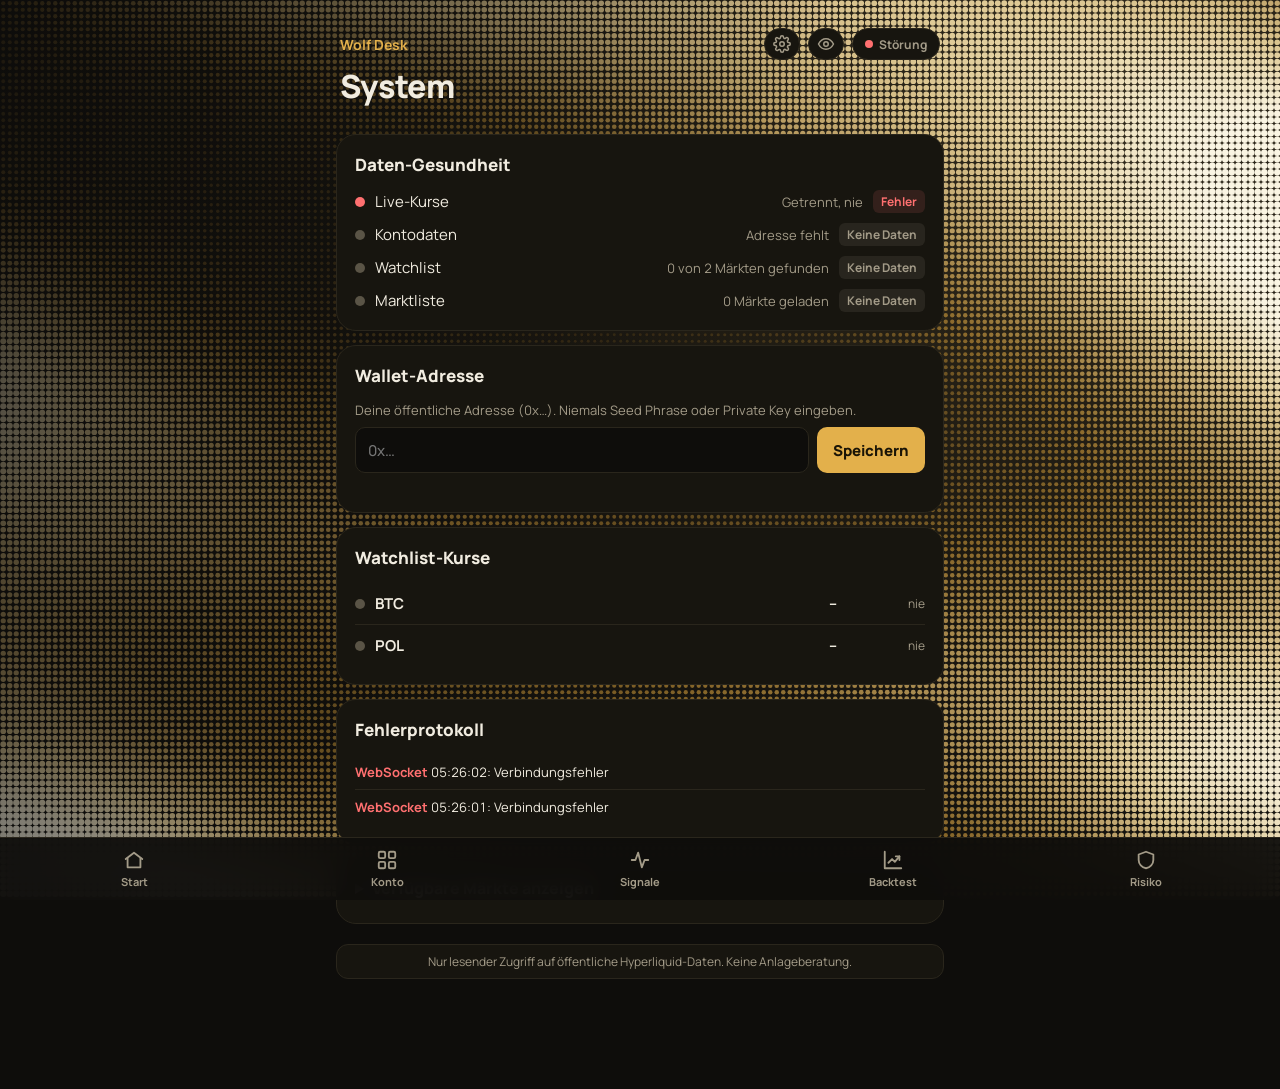
==== commit 4f60b924: "Add files via upload" ====
--- a/index.html
+++ b/index.html
@@ -2,19 +2,19 @@
 <html lang="de">
 <head>
 <meta charset="utf-8">
-<meta name="app-version" content="8x1">
+<meta name="app-version" content="8y">
 <meta name="viewport" content="width=device-width, initial-scale=1, viewport-fit=cover">
 <meta name="apple-mobile-web-app-capable" content="yes">
 <meta name="apple-mobile-web-app-status-bar-style" content="black-translucent">
 <meta name="apple-mobile-web-app-title" content="Wolf Desk">
 <meta name="theme-color" content="#0E0D0B">
 <link rel="manifest" href="manifest.json">
-<link rel="apple-touch-icon" href="icon-180.png?v=8x1">
-<link rel="icon" type="image/png" href="icon-192.png?v=8x1">
+<link rel="apple-touch-icon" href="icon-180.png?v=8y">
+<link rel="icon" type="image/png" href="icon-192.png?v=8y">
 <title>Wolf Desk</title>
 <link rel="preconnect" href="https://fonts.googleapis.com">
 <link rel="stylesheet" href="https://fonts.googleapis.com/css2?family=Manrope:wght@400;500;600;700;800&display=swap">
-<link rel="stylesheet" href="styles.css?v=8x1">
+<link rel="stylesheet" href="styles.css?v=8y">
 </head>
 <body>
 <div id="ptr" class="ptr" aria-hidden="true"><span class="ptr-spin"></span><span id="ptr-text">Zum Aktualisieren ziehen</span></div>
@@ -213,169 +213,170 @@
 <script type="importmap">
 {
  "imports": {
-  "./config.js": "./config.js?v=8x1",
-  "./core-account.js": "./core-account.js?v=8x1",
-  "./core-alerts.js": "./core-alerts.js?v=8x1",
-  "./core-api.js": "./core-api.js?v=8x1",
-  "./core-autoplan.js": "./core-autoplan.js?v=8x1",
-  "./core-backtest.js": "./core-backtest.js?v=8x1",
-  "./core-benchmark.js": "./core-benchmark.js?v=8x1",
-  "./core-btmetrics.js": "./core-btmetrics.js?v=8x1",
-  "./core-bmtext.js": "./core-bmtext.js?v=8x1",
-  "./core-binance.js": "./core-binance.js?v=8x1",
-  "./core-btstore.js": "./core-btstore.js?v=8x1",
-  "./core-calc.js": "./core-calc.js?v=8x1",
-  "./core-candlesticks.js": "./core-candlesticks.js?v=8x1",
-  "./core-confirm.js": "./core-confirm.js?v=8x1",
-  "./core-donchian.js": "./core-donchian.js?v=8x1",
-  "./core-elliott.js": "./core-elliott.js?v=8x1",
-  "./core-engine2.js": "./core-engine2.js?v=8x1",
-  "./core-exitcompare.js": "./core-exitcompare.js?v=8x1",
-  "./core-exitcalc.js": "./core-exitcalc.js?v=8x1",
-  "./core-feedplan.js": "./core-feedplan.js?v=8x1",
-  "./core-fees.js": "./core-fees.js?v=8x1",
-  "./core-fib.js": "./core-fib.js?v=8x1",
-  "./core-finder.js": "./core-finder.js?v=8x1",
-  "./core-index.js": "./core-index.js?v=8x1",
-  "./core-tradedetail.js": "./core-tradedetail.js?v=8x1",
-  "./core-stopcheck.js": "./core-stopcheck.js?v=8x1",
-  "./core-backup.js": "./core-backup.js?v=8x1",
-  "./core-observe.js": "./core-observe.js?v=8x1",
-  "./core-openmark.js": "./core-openmark.js?v=8x1",
-  "./core-tp2.js": "./core-tp2.js?v=8x1",
-  "./core-exitplan.js": "./core-exitplan.js?v=8x1",
-  "./core-trapcheck.js": "./core-trapcheck.js?v=8x1",
-  "./ui-trap.js": "./ui-trap.js?v=8x1",
-  "./core-compass.js": "./core-compass.js?v=8x1",
-  "./ui-compass.js": "./ui-compass.js?v=8x1",
-  "./ui-bg.js": "./ui-bg.js?v=8x1",
-  "./core-format.js": "./core-format.js?v=8x1",
-  "./core-gesture.js": "./core-gesture.js?v=8x1",
-  "./core-guard.js": "./core-guard.js?v=8x1",
-  "./core-health.js": "./core-health.js?v=8x1",
-  "./core-hotscan.js": "./core-hotscan.js?v=8x1",
-  "./core-indicators.js": "./core-indicators.js?v=8x1",
-  "./core-journalmeasure.js": "./core-journalmeasure.js?v=8x1",
-  "./core-levpreview.js": "./core-levpreview.js?v=8x1",
-  "./core-longtest.js": "./core-longtest.js?v=8x1",
-  "./core-ltrules.js": "./core-ltrules.js?v=8x1",
-  "./core-market.js": "./core-market.js?v=8x1",
-  "./core-path.js": "./core-path.js?v=8x1",
-  "./core-patience.js": "./core-patience.js?v=8x1",
-  "./core-patterns.js": "./core-patterns.js?v=8x1",
-  "./core-performance.js": "./core-performance.js?v=8x1",
-  "./core-plans.js": "./core-plans.js?v=8x1",
-  "./core-planstate.js": "./core-planstate.js?v=8x1",
-  "./core-positions.js": "./core-positions.js?v=8x1",
-  "./core-randombase.js": "./core-randombase.js?v=8x1",
-  "./core-privacy.js": "./core-privacy.js?v=8x1",
-  "./core-reasons.js": "./core-reasons.js?v=8x1",
-  "./core-regime.js": "./core-regime.js?v=8x1",
-  "./core-risk.js": "./core-risk.js?v=8x1",
-  "./core-riskbudget.js": "./core-riskbudget.js?v=8x1",
-  "./core-scanner.js": "./core-scanner.js?v=8x1",
-  "./core-sellblock.js": "./core-sellblock.js?v=8x1",
-  "./core-settings.js": "./core-settings.js?v=8x1",
-  "./core-signals.js": "./core-signals.js?v=8x1",
-  "./core-stops.js": "./core-stops.js?v=8x1",
-  "./core-store.js": "./core-store.js?v=8x1",
-  "./core-stream.js": "./core-stream.js?v=8x1",
-  "./core-totalrisk.js": "./core-totalrisk.js?v=8x1",
-  "./core-tradeable.js": "./core-tradeable.js?v=8x1",
-  "./core-trades.js": "./core-trades.js?v=8x1",
-  "./core-trail.js": "./core-trail.js?v=8x1",
-  "./core-trendgate.js": "./core-trendgate.js?v=8x1",
-  "./core-universe.js": "./core-universe.js?v=8x1",
-  "./core-views.js": "./core-views.js?v=8x1",
-  "./core-watchlist.js": "./core-watchlist.js?v=8x1",
-  "./ledger-markets.js": "./ledger-markets.js?v=8x1",
-  "./main.js": "./main.js?v=8x1",
-  "./my-settings.js": "./my-settings.js?v=8x1",
-  "./test-alerts.js": "./test-alerts.js?v=8x1",
-  "./test-autoplan.js": "./test-autoplan.js?v=8x1",
-  "./test-backtest.js": "./test-backtest.js?v=8x1",
-  "./test-benchmark.js": "./test-benchmark.js?v=8x1",
-  "./test-btmetrics.js": "./test-btmetrics.js?v=8x1",
-  "./test-binance.js": "./test-binance.js?v=8x1",
-  "./test-calc.js": "./test-calc.js?v=8x1",
-  "./test-donchian.js": "./test-donchian.js?v=8x1",
-  "./test-chart.js": "./test-chart.js?v=8x1",
-  "./test-engine2.js": "./test-engine2.js?v=8x1",
-  "./test-exitcalc.js": "./test-exitcalc.js?v=8x1",
-  "./test-exitcompare.js": "./test-exitcompare.js?v=8x1",
-  "./test-feedplan.js": "./test-feedplan.js?v=8x1",
-  "./test-fees.js": "./test-fees.js?v=8x1",
-  "./test-finder.js": "./test-finder.js?v=8x1",
-  "./test-index.js": "./test-index.js?v=8x1",
-  "./test-tradedetail.js": "./test-tradedetail.js?v=8x1",
-  "./test-stopcheck.js": "./test-stopcheck.js?v=8x1",
-  "./test-backup.js": "./test-backup.js?v=8x1",
-  "./test-observe.js": "./test-observe.js?v=8x1",
-  "./test-openmark.js": "./test-openmark.js?v=8x1",
-  "./test-tp2.js": "./test-tp2.js?v=8x1",
-  "./test-gesture.js": "./test-gesture.js?v=8x1",
-  "./test-guard.js": "./test-guard.js?v=8x1",
-  "./test-handling.js": "./test-handling.js?v=8x1",
-  "./test-journalmeasure.js": "./test-journalmeasure.js?v=8x1",
-  "./test-levpreview.js": "./test-levpreview.js?v=8x1",
-  "./test-longtest.js": "./test-longtest.js?v=8x1",
-  "./test-ltrules.js": "./test-ltrules.js?v=8x1",
-  "./test-market.js": "./test-market.js?v=8x1",
-  "./test-path.js": "./test-path.js?v=8x1",
-  "./test-patience.js": "./test-patience.js?v=8x1",
-  "./test-performance.js": "./test-performance.js?v=8x1",
-  "./test-plans.js": "./test-plans.js?v=8x1",
-  "./test-planstate.js": "./test-planstate.js?v=8x1",
-  "./test-position.js": "./test-position.js?v=8x1",
-  "./test-positions.js": "./test-positions.js?v=8x1",
-  "./test-randombase.js": "./test-randombase.js?v=8x1",
-  "./test-regime.js": "./test-regime.js?v=8x1",
-  "./test-privacy.js": "./test-privacy.js?v=8x1",
-  "./test-risk.js": "./test-risk.js?v=8x1",
-  "./test-riskbudget.js": "./test-riskbudget.js?v=8x1",
-  "./test-settings.js": "./test-settings.js?v=8x1",
-  "./test-signal5f.js": "./test-signal5f.js?v=8x1",
-  "./test-signals.js": "./test-signals.js?v=8x1",
-  "./test-totalrisk.js": "./test-totalrisk.js?v=8x1",
-  "./test-tradeable.js": "./test-tradeable.js?v=8x1",
-  "./test-trades.js": "./test-trades.js?v=8x1",
-  "./test-trail.js": "./test-trail.js?v=8x1",
-  "./test-trendgate.js": "./test-trendgate.js?v=8x1",
-  "./test-views.js": "./test-views.js?v=8x1",
-  "./ui-backtest.js": "./ui-backtest.js?v=8x1",
-  "./ui-binance.js": "./ui-binance.js?v=8x1",
-  "./ui-blindchart.js": "./ui-blindchart.js?v=8x1",
-  "./ui-chart.js": "./ui-chart.js?v=8x1",
-  "./ui-chartview.js": "./ui-chartview.js?v=8x1",
-  "./ui-coin.js": "./ui-coin.js?v=8x1",
-  "./ui-export.js": "./ui-export.js?v=8x1",
-  "./ui-feed.js": "./ui-feed.js?v=8x1",
-  "./ui-finder.js": "./ui-finder.js?v=8x1",
-  "./ui-tradedetail.js": "./ui-tradedetail.js?v=8x1",
-  "./ui-tp2.js": "./ui-tp2.js?v=8x1",
-  "./ui-home.js": "./ui-home.js?v=8x1",
-  "./ui-longtest.js": "./ui-longtest.js?v=8x1",
-  "./ui-market.js": "./ui-market.js?v=8x1",
-  "./ui-notice.js": "./ui-notice.js?v=8x1",
-  "./ui-parts.js": "./ui-parts.js?v=8x1",
-  "./ui-performance.js": "./ui-performance.js?v=8x1",
-  "./ui-position.js": "./ui-position.js?v=8x1",
-  "./ui-risk.js": "./ui-risk.js?v=8x1",
-  "./ui-settings.js": "./ui-settings.js?v=8x1",
-  "./ui-sheet.js": "./ui-sheet.js?v=8x1",
-  "./ui-signals.js": "./ui-signals.js?v=8x1",
-  "./ui-storage.js": "./ui-storage.js?v=8x1",
-  "./ui-swipe.js": "./ui-swipe.js?v=8x1",
-  "./ui-testpage.js": "./ui-testpage.js?v=8x1",
-  "./ui-trade.js": "./ui-trade.js?v=8x1",
-  "./ui-tradeable.js": "./ui-tradeable.js?v=8x1",
-  "./ui-views.js": "./ui-views.js?v=8x1",
-  "./ui-watchlist-edit.js": "./ui-watchlist-edit.js?v=8x1",
-  "./watcher.js": "./watcher.js?v=8x1"
+  "./config.js": "./config.js?v=8y",
+  "./core-account.js": "./core-account.js?v=8y",
+  "./core-alerts.js": "./core-alerts.js?v=8y",
+  "./core-api.js": "./core-api.js?v=8y",
+  "./core-autoplan.js": "./core-autoplan.js?v=8y",
+  "./core-backtest.js": "./core-backtest.js?v=8y",
+  "./core-benchmark.js": "./core-benchmark.js?v=8y",
+  "./core-btmetrics.js": "./core-btmetrics.js?v=8y",
+  "./core-bmtext.js": "./core-bmtext.js?v=8y",
+  "./core-binance.js": "./core-binance.js?v=8y",
+  "./core-btstore.js": "./core-btstore.js?v=8y",
+  "./core-calc.js": "./core-calc.js?v=8y",
+  "./core-candlesticks.js": "./core-candlesticks.js?v=8y",
+  "./core-confirm.js": "./core-confirm.js?v=8y",
+  "./core-donchian.js": "./core-donchian.js?v=8y",
+  "./core-elliott.js": "./core-elliott.js?v=8y",
+  "./core-engine2.js": "./core-engine2.js?v=8y",
+  "./core-exitcompare.js": "./core-exitcompare.js?v=8y",
+  "./core-exitcalc.js": "./core-exitcalc.js?v=8y",
+  "./core-feedplan.js": "./core-feedplan.js?v=8y",
+  "./core-fees.js": "./core-fees.js?v=8y",
+  "./core-fib.js": "./core-fib.js?v=8y",
+  "./core-finder.js": "./core-finder.js?v=8y",
+  "./core-index.js": "./core-index.js?v=8y",
+  "./core-tradedetail.js": "./core-tradedetail.js?v=8y",
+  "./core-stopcheck.js": "./core-stopcheck.js?v=8y",
+  "./core-backup.js": "./core-backup.js?v=8y",
+  "./core-observe.js": "./core-observe.js?v=8y",
+  "./core-openmark.js": "./core-openmark.js?v=8y",
+  "./core-tp2.js": "./core-tp2.js?v=8y",
+  "./core-exitplan.js": "./core-exitplan.js?v=8y",
+  "./core-trapcheck.js": "./core-trapcheck.js?v=8y",
+  "./ui-trap.js": "./ui-trap.js?v=8y",
+  "./core-classes.js": "./core-classes.js?v=8y",
+  "./core-compass.js": "./core-compass.js?v=8y",
+  "./ui-compass.js": "./ui-compass.js?v=8y",
+  "./ui-bg.js": "./ui-bg.js?v=8y",
+  "./core-format.js": "./core-format.js?v=8y",
+  "./core-gesture.js": "./core-gesture.js?v=8y",
+  "./core-guard.js": "./core-guard.js?v=8y",
+  "./core-health.js": "./core-health.js?v=8y",
+  "./core-hotscan.js": "./core-hotscan.js?v=8y",
+  "./core-indicators.js": "./core-indicators.js?v=8y",
+  "./core-journalmeasure.js": "./core-journalmeasure.js?v=8y",
+  "./core-levpreview.js": "./core-levpreview.js?v=8y",
+  "./core-longtest.js": "./core-longtest.js?v=8y",
+  "./core-ltrules.js": "./core-ltrules.js?v=8y",
+  "./core-market.js": "./core-market.js?v=8y",
+  "./core-path.js": "./core-path.js?v=8y",
+  "./core-patience.js": "./core-patience.js?v=8y",
+  "./core-patterns.js": "./core-patterns.js?v=8y",
+  "./core-performance.js": "./core-performance.js?v=8y",
+  "./core-plans.js": "./core-plans.js?v=8y",
+  "./core-planstate.js": "./core-planstate.js?v=8y",
+  "./core-positions.js": "./core-positions.js?v=8y",
+  "./core-randombase.js": "./core-randombase.js?v=8y",
+  "./core-privacy.js": "./core-privacy.js?v=8y",
+  "./core-reasons.js": "./core-reasons.js?v=8y",
+  "./core-regime.js": "./core-regime.js?v=8y",
+  "./core-risk.js": "./core-risk.js?v=8y",
+  "./core-riskbudget.js": "./core-riskbudget.js?v=8y",
+  "./core-scanner.js": "./core-scanner.js?v=8y",
+  "./core-sellblock.js": "./core-sellblock.js?v=8y",
+  "./core-settings.js": "./core-settings.js?v=8y",
+  "./core-signals.js": "./core-signals.js?v=8y",
+  "./core-stops.js": "./core-stops.js?v=8y",
+  "./core-store.js": "./core-store.js?v=8y",
+  "./core-stream.js": "./core-stream.js?v=8y",
+  "./core-totalrisk.js": "./core-totalrisk.js?v=8y",
+  "./core-tradeable.js": "./core-tradeable.js?v=8y",
+  "./core-trades.js": "./core-trades.js?v=8y",
+  "./core-trail.js": "./core-trail.js?v=8y",
+  "./core-trendgate.js": "./core-trendgate.js?v=8y",
+  "./core-universe.js": "./core-universe.js?v=8y",
+  "./core-views.js": "./core-views.js?v=8y",
+  "./core-watchlist.js": "./core-watchlist.js?v=8y",
+  "./ledger-markets.js": "./ledger-markets.js?v=8y",
+  "./main.js": "./main.js?v=8y",
+  "./my-settings.js": "./my-settings.js?v=8y",
+  "./test-alerts.js": "./test-alerts.js?v=8y",
+  "./test-autoplan.js": "./test-autoplan.js?v=8y",
+  "./test-backtest.js": "./test-backtest.js?v=8y",
+  "./test-benchmark.js": "./test-benchmark.js?v=8y",
+  "./test-btmetrics.js": "./test-btmetrics.js?v=8y",
+  "./test-binance.js": "./test-binance.js?v=8y",
+  "./test-calc.js": "./test-calc.js?v=8y",
+  "./test-donchian.js": "./test-donchian.js?v=8y",
+  "./test-chart.js": "./test-chart.js?v=8y",
+  "./test-engine2.js": "./test-engine2.js?v=8y",
+  "./test-exitcalc.js": "./test-exitcalc.js?v=8y",
+  "./test-exitcompare.js": "./test-exitcompare.js?v=8y",
+  "./test-feedplan.js": "./test-feedplan.js?v=8y",
+  "./test-fees.js": "./test-fees.js?v=8y",
+  "./test-finder.js": "./test-finder.js?v=8y",
+  "./test-index.js": "./test-index.js?v=8y",
+  "./test-tradedetail.js": "./test-tradedetail.js?v=8y",
+  "./test-stopcheck.js": "./test-stopcheck.js?v=8y",
+  "./test-backup.js": "./test-backup.js?v=8y",
+  "./test-observe.js": "./test-observe.js?v=8y",
+  "./test-openmark.js": "./test-openmark.js?v=8y",
+  "./test-tp2.js": "./test-tp2.js?v=8y",
+  "./test-gesture.js": "./test-gesture.js?v=8y",
+  "./test-guard.js": "./test-guard.js?v=8y",
+  "./test-handling.js": "./test-handling.js?v=8y",
+  "./test-journalmeasure.js": "./test-journalmeasure.js?v=8y",
+  "./test-levpreview.js": "./test-levpreview.js?v=8y",
+  "./test-longtest.js": "./test-longtest.js?v=8y",
+  "./test-ltrules.js": "./test-ltrules.js?v=8y",
+  "./test-market.js": "./test-market.js?v=8y",
+  "./test-path.js": "./test-path.js?v=8y",
+  "./test-patience.js": "./test-patience.js?v=8y",
+  "./test-performance.js": "./test-performance.js?v=8y",
+  "./test-plans.js": "./test-plans.js?v=8y",
+  "./test-planstate.js": "./test-planstate.js?v=8y",
+  "./test-position.js": "./test-position.js?v=8y",
+  "./test-positions.js": "./test-positions.js?v=8y",
+  "./test-randombase.js": "./test-randombase.js?v=8y",
+  "./test-regime.js": "./test-regime.js?v=8y",
+  "./test-privacy.js": "./test-privacy.js?v=8y",
+  "./test-risk.js": "./test-risk.js?v=8y",
+  "./test-riskbudget.js": "./test-riskbudget.js?v=8y",
+  "./test-settings.js": "./test-settings.js?v=8y",
+  "./test-signal5f.js": "./test-signal5f.js?v=8y",
+  "./test-signals.js": "./test-signals.js?v=8y",
+  "./test-totalrisk.js": "./test-totalrisk.js?v=8y",
+  "./test-tradeable.js": "./test-tradeable.js?v=8y",
+  "./test-trades.js": "./test-trades.js?v=8y",
+  "./test-trail.js": "./test-trail.js?v=8y",
+  "./test-trendgate.js": "./test-trendgate.js?v=8y",
+  "./test-views.js": "./test-views.js?v=8y",
+  "./ui-backtest.js": "./ui-backtest.js?v=8y",
+  "./ui-binance.js": "./ui-binance.js?v=8y",
+  "./ui-blindchart.js": "./ui-blindchart.js?v=8y",
+  "./ui-chart.js": "./ui-chart.js?v=8y",
+  "./ui-chartview.js": "./ui-chartview.js?v=8y",
+  "./ui-coin.js": "./ui-coin.js?v=8y",
+  "./ui-export.js": "./ui-export.js?v=8y",
+  "./ui-feed.js": "./ui-feed.js?v=8y",
+  "./ui-finder.js": "./ui-finder.js?v=8y",
+  "./ui-tradedetail.js": "./ui-tradedetail.js?v=8y",
+  "./ui-tp2.js": "./ui-tp2.js?v=8y",
+  "./ui-home.js": "./ui-home.js?v=8y",
+  "./ui-longtest.js": "./ui-longtest.js?v=8y",
+  "./ui-market.js": "./ui-market.js?v=8y",
+  "./ui-notice.js": "./ui-notice.js?v=8y",
+  "./ui-parts.js": "./ui-parts.js?v=8y",
+  "./ui-performance.js": "./ui-performance.js?v=8y",
+  "./ui-position.js": "./ui-position.js?v=8y",
+  "./ui-risk.js": "./ui-risk.js?v=8y",
+  "./ui-settings.js": "./ui-settings.js?v=8y",
+  "./ui-sheet.js": "./ui-sheet.js?v=8y",
+  "./ui-signals.js": "./ui-signals.js?v=8y",
+  "./ui-storage.js": "./ui-storage.js?v=8y",
+  "./ui-swipe.js": "./ui-swipe.js?v=8y",
+  "./ui-testpage.js": "./ui-testpage.js?v=8y",
+  "./ui-trade.js": "./ui-trade.js?v=8y",
+  "./ui-tradeable.js": "./ui-tradeable.js?v=8y",
+  "./ui-views.js": "./ui-views.js?v=8y",
+  "./ui-watchlist-edit.js": "./ui-watchlist-edit.js?v=8y",
+  "./watcher.js": "./watcher.js?v=8y"
  }
 }
 </script>
-<script type="module" src="main.js?v=8x1"></script>
+<script type="module" src="main.js?v=8y"></script>
 <dialog id="alerts-dlg" class="dlg" aria-labelledby="alerts-dlg-h">
   <div class="dlg-head"><b id="alerts-dlg-h">Regeln</b><button type="button" class="ghost small-btn" data-close aria-label="Schließen">✕</button></div>
   <div id="alerts-dlg-body"></div>
--- a/styles.css
+++ b/styles.css
@@ -781,3 +781,28 @@
 .update-note { background: linear-gradient(rgba(242,181,68,.06), rgba(242,181,68,.06)), var(--surface); }
 .cool-banner { background: linear-gradient(135deg, rgba(120,190,255,.14), rgba(120,190,255,.04)), var(--surface); }
 .foot { background: var(--surface); border-radius: 12px; padding: 8px 12px; border: 1px solid var(--line); }
+
+/* 8y: Index-Fenster mit Linien-Chips und Vollbild */
+.mkt-idx { grid-template-columns: minmax(0, 1fr); }
+.idx-open { position: relative; display: block; width: 100%; height: auto; padding: 0; margin: 0; border: 0; border-radius: 0; background: none; color: inherit; cursor: zoom-in; }
+.idx-zoom { position: absolute; top: 2px; left: 4px; font-size: 13px; color: var(--muted); opacity: .8; }
+.idx-chips { display: flex; flex-wrap: wrap; gap: 6px; }
+.idx-chip { display: inline-flex; font-family: var(--font); align-items: center; gap: 6px; height: 30px; padding: 0 10px; border-radius: 999px; border: 1px solid var(--line); background: var(--bg); color: var(--muted); font-size: 12px; font-weight: 700; opacity: .75; }
+.idx-chip i { width: 10px; height: 3px; border-radius: 2px; display: inline-block; opacity: .5; }
+.idx-chip i.dash { background: repeating-linear-gradient(90deg, var(--muted) 0 3px, transparent 3px 5px); }
+.idx-chip b { font-weight: 800; color: inherit; }
+.idx-chip small { font-size: 10px; color: var(--muted); font-weight: 600; }
+.idx-chip.on { color: var(--text); border-color: rgba(214,160,60,.55); opacity: 1; }
+.idx-chip.on i { opacity: 1; }
+.idx-chip:disabled { opacity: .35; }
+.idx-full { position: fixed; inset: 0; z-index: 200; background: var(--bg); padding: calc(env(safe-area-inset-top) + 10px) 12px calc(env(safe-area-inset-bottom) + 12px); display: flex; flex-direction: column; gap: 10px; overflow-y: auto; }
+.idx-full-head { display: flex; align-items: center; gap: 8px; }
+.idx-full-head b { font-size: 14px; flex: 1; min-width: 0; }
+.idx-full-head .chips { display: flex; gap: 4px; flex-wrap: nowrap; }
+.idx-full-head .chip-btn { height: 30px; padding: 0 10px; font-size: 12px; white-space: nowrap; }
+.idx-close { padding: 0; width: 36px; height: 36px; border-radius: 999px; border: 1px solid var(--line); background: var(--surface); color: var(--text); font-size: 16px; font-weight: 800; flex: none; }
+.idx-full-chart svg { touch-action: none; }
+.idx-read { font-size: 12.5px; min-height: 18px; line-height: 1.5; }
+.mkt-idx-svg.big { width: 100%; height: auto; }
+@media (max-width: 380px) { .idx-full-head b { font-size: 12.5px; } }
+.mk-back button::after { content: none; }
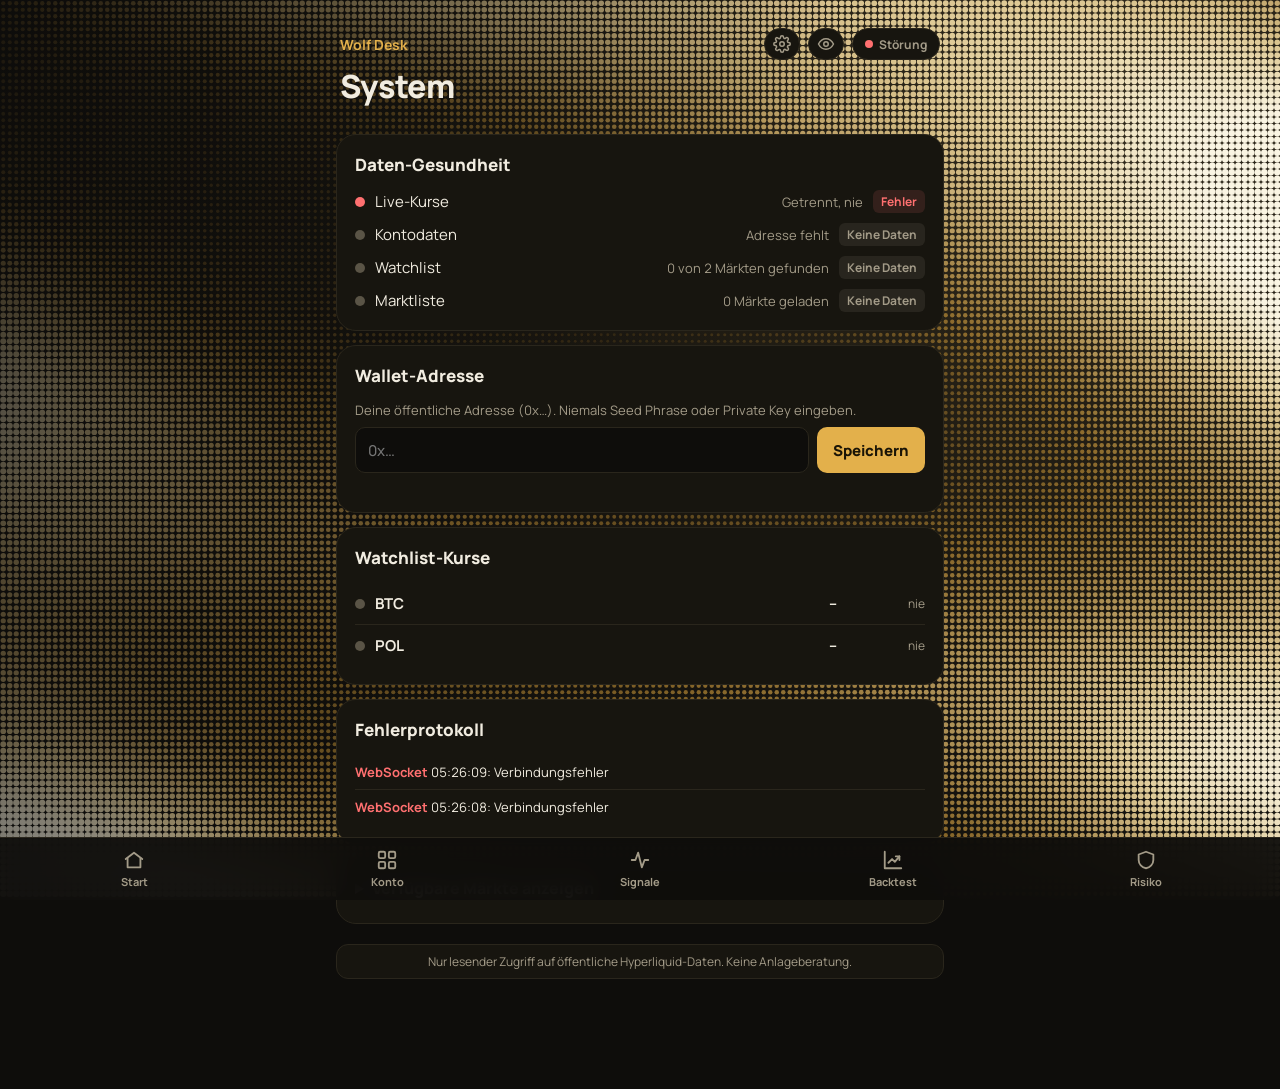
==== commit 95d9f03d: "Add files via upload" ====
--- a/index.html
+++ b/index.html
@@ -2,19 +2,19 @@
 <html lang="de">
 <head>
 <meta charset="utf-8">
-<meta name="app-version" content="8y">
+<meta name="app-version" content="8z">
 <meta name="viewport" content="width=device-width, initial-scale=1, viewport-fit=cover">
 <meta name="apple-mobile-web-app-capable" content="yes">
 <meta name="apple-mobile-web-app-status-bar-style" content="black-translucent">
 <meta name="apple-mobile-web-app-title" content="Wolf Desk">
 <meta name="theme-color" content="#0E0D0B">
 <link rel="manifest" href="manifest.json">
-<link rel="apple-touch-icon" href="icon-180.png?v=8y">
-<link rel="icon" type="image/png" href="icon-192.png?v=8y">
+<link rel="apple-touch-icon" href="icon-180.png?v=8z">
+<link rel="icon" type="image/png" href="icon-192.png?v=8z">
 <title>Wolf Desk</title>
 <link rel="preconnect" href="https://fonts.googleapis.com">
 <link rel="stylesheet" href="https://fonts.googleapis.com/css2?family=Manrope:wght@400;500;600;700;800&display=swap">
-<link rel="stylesheet" href="styles.css?v=8y">
+<link rel="stylesheet" href="styles.css?v=8z">
 </head>
 <body>
 <div id="ptr" class="ptr" aria-hidden="true"><span class="ptr-spin"></span><span id="ptr-text">Zum Aktualisieren ziehen</span></div>
@@ -213,170 +213,171 @@
 <script type="importmap">
 {
  "imports": {
-  "./config.js": "./config.js?v=8y",
-  "./core-account.js": "./core-account.js?v=8y",
-  "./core-alerts.js": "./core-alerts.js?v=8y",
-  "./core-api.js": "./core-api.js?v=8y",
-  "./core-autoplan.js": "./core-autoplan.js?v=8y",
-  "./core-backtest.js": "./core-backtest.js?v=8y",
-  "./core-benchmark.js": "./core-benchmark.js?v=8y",
-  "./core-btmetrics.js": "./core-btmetrics.js?v=8y",
-  "./core-bmtext.js": "./core-bmtext.js?v=8y",
-  "./core-binance.js": "./core-binance.js?v=8y",
-  "./core-btstore.js": "./core-btstore.js?v=8y",
-  "./core-calc.js": "./core-calc.js?v=8y",
-  "./core-candlesticks.js": "./core-candlesticks.js?v=8y",
-  "./core-confirm.js": "./core-confirm.js?v=8y",
-  "./core-donchian.js": "./core-donchian.js?v=8y",
-  "./core-elliott.js": "./core-elliott.js?v=8y",
-  "./core-engine2.js": "./core-engine2.js?v=8y",
-  "./core-exitcompare.js": "./core-exitcompare.js?v=8y",
-  "./core-exitcalc.js": "./core-exitcalc.js?v=8y",
-  "./core-feedplan.js": "./core-feedplan.js?v=8y",
-  "./core-fees.js": "./core-fees.js?v=8y",
-  "./core-fib.js": "./core-fib.js?v=8y",
-  "./core-finder.js": "./core-finder.js?v=8y",
-  "./core-index.js": "./core-index.js?v=8y",
-  "./core-tradedetail.js": "./core-tradedetail.js?v=8y",
-  "./core-stopcheck.js": "./core-stopcheck.js?v=8y",
-  "./core-backup.js": "./core-backup.js?v=8y",
-  "./core-observe.js": "./core-observe.js?v=8y",
-  "./core-openmark.js": "./core-openmark.js?v=8y",
-  "./core-tp2.js": "./core-tp2.js?v=8y",
-  "./core-exitplan.js": "./core-exitplan.js?v=8y",
-  "./core-trapcheck.js": "./core-trapcheck.js?v=8y",
-  "./ui-trap.js": "./ui-trap.js?v=8y",
-  "./core-classes.js": "./core-classes.js?v=8y",
-  "./core-compass.js": "./core-compass.js?v=8y",
-  "./ui-compass.js": "./ui-compass.js?v=8y",
-  "./ui-bg.js": "./ui-bg.js?v=8y",
-  "./core-format.js": "./core-format.js?v=8y",
-  "./core-gesture.js": "./core-gesture.js?v=8y",
-  "./core-guard.js": "./core-guard.js?v=8y",
-  "./core-health.js": "./core-health.js?v=8y",
-  "./core-hotscan.js": "./core-hotscan.js?v=8y",
-  "./core-indicators.js": "./core-indicators.js?v=8y",
-  "./core-journalmeasure.js": "./core-journalmeasure.js?v=8y",
-  "./core-levpreview.js": "./core-levpreview.js?v=8y",
-  "./core-longtest.js": "./core-longtest.js?v=8y",
-  "./core-ltrules.js": "./core-ltrules.js?v=8y",
-  "./core-market.js": "./core-market.js?v=8y",
-  "./core-path.js": "./core-path.js?v=8y",
-  "./core-patience.js": "./core-patience.js?v=8y",
-  "./core-patterns.js": "./core-patterns.js?v=8y",
-  "./core-performance.js": "./core-performance.js?v=8y",
-  "./core-plans.js": "./core-plans.js?v=8y",
-  "./core-planstate.js": "./core-planstate.js?v=8y",
-  "./core-positions.js": "./core-positions.js?v=8y",
-  "./core-randombase.js": "./core-randombase.js?v=8y",
-  "./core-privacy.js": "./core-privacy.js?v=8y",
-  "./core-reasons.js": "./core-reasons.js?v=8y",
-  "./core-regime.js": "./core-regime.js?v=8y",
-  "./core-risk.js": "./core-risk.js?v=8y",
-  "./core-riskbudget.js": "./core-riskbudget.js?v=8y",
-  "./core-scanner.js": "./core-scanner.js?v=8y",
-  "./core-sellblock.js": "./core-sellblock.js?v=8y",
-  "./core-settings.js": "./core-settings.js?v=8y",
-  "./core-signals.js": "./core-signals.js?v=8y",
-  "./core-stops.js": "./core-stops.js?v=8y",
-  "./core-store.js": "./core-store.js?v=8y",
-  "./core-stream.js": "./core-stream.js?v=8y",
-  "./core-totalrisk.js": "./core-totalrisk.js?v=8y",
-  "./core-tradeable.js": "./core-tradeable.js?v=8y",
-  "./core-trades.js": "./core-trades.js?v=8y",
-  "./core-trail.js": "./core-trail.js?v=8y",
-  "./core-trendgate.js": "./core-trendgate.js?v=8y",
-  "./core-universe.js": "./core-universe.js?v=8y",
-  "./core-views.js": "./core-views.js?v=8y",
-  "./core-watchlist.js": "./core-watchlist.js?v=8y",
-  "./ledger-markets.js": "./ledger-markets.js?v=8y",
-  "./main.js": "./main.js?v=8y",
-  "./my-settings.js": "./my-settings.js?v=8y",
-  "./test-alerts.js": "./test-alerts.js?v=8y",
-  "./test-autoplan.js": "./test-autoplan.js?v=8y",
-  "./test-backtest.js": "./test-backtest.js?v=8y",
-  "./test-benchmark.js": "./test-benchmark.js?v=8y",
-  "./test-btmetrics.js": "./test-btmetrics.js?v=8y",
-  "./test-binance.js": "./test-binance.js?v=8y",
-  "./test-calc.js": "./test-calc.js?v=8y",
-  "./test-donchian.js": "./test-donchian.js?v=8y",
-  "./test-chart.js": "./test-chart.js?v=8y",
-  "./test-engine2.js": "./test-engine2.js?v=8y",
-  "./test-exitcalc.js": "./test-exitcalc.js?v=8y",
-  "./test-exitcompare.js": "./test-exitcompare.js?v=8y",
-  "./test-feedplan.js": "./test-feedplan.js?v=8y",
-  "./test-fees.js": "./test-fees.js?v=8y",
-  "./test-finder.js": "./test-finder.js?v=8y",
-  "./test-index.js": "./test-index.js?v=8y",
-  "./test-tradedetail.js": "./test-tradedetail.js?v=8y",
-  "./test-stopcheck.js": "./test-stopcheck.js?v=8y",
-  "./test-backup.js": "./test-backup.js?v=8y",
-  "./test-observe.js": "./test-observe.js?v=8y",
-  "./test-openmark.js": "./test-openmark.js?v=8y",
-  "./test-tp2.js": "./test-tp2.js?v=8y",
-  "./test-gesture.js": "./test-gesture.js?v=8y",
-  "./test-guard.js": "./test-guard.js?v=8y",
-  "./test-handling.js": "./test-handling.js?v=8y",
-  "./test-journalmeasure.js": "./test-journalmeasure.js?v=8y",
-  "./test-levpreview.js": "./test-levpreview.js?v=8y",
-  "./test-longtest.js": "./test-longtest.js?v=8y",
-  "./test-ltrules.js": "./test-ltrules.js?v=8y",
-  "./test-market.js": "./test-market.js?v=8y",
-  "./test-path.js": "./test-path.js?v=8y",
-  "./test-patience.js": "./test-patience.js?v=8y",
-  "./test-performance.js": "./test-performance.js?v=8y",
-  "./test-plans.js": "./test-plans.js?v=8y",
-  "./test-planstate.js": "./test-planstate.js?v=8y",
-  "./test-position.js": "./test-position.js?v=8y",
-  "./test-positions.js": "./test-positions.js?v=8y",
-  "./test-randombase.js": "./test-randombase.js?v=8y",
-  "./test-regime.js": "./test-regime.js?v=8y",
-  "./test-privacy.js": "./test-privacy.js?v=8y",
-  "./test-risk.js": "./test-risk.js?v=8y",
-  "./test-riskbudget.js": "./test-riskbudget.js?v=8y",
-  "./test-settings.js": "./test-settings.js?v=8y",
-  "./test-signal5f.js": "./test-signal5f.js?v=8y",
-  "./test-signals.js": "./test-signals.js?v=8y",
-  "./test-totalrisk.js": "./test-totalrisk.js?v=8y",
-  "./test-tradeable.js": "./test-tradeable.js?v=8y",
-  "./test-trades.js": "./test-trades.js?v=8y",
-  "./test-trail.js": "./test-trail.js?v=8y",
-  "./test-trendgate.js": "./test-trendgate.js?v=8y",
-  "./test-views.js": "./test-views.js?v=8y",
-  "./ui-backtest.js": "./ui-backtest.js?v=8y",
-  "./ui-binance.js": "./ui-binance.js?v=8y",
-  "./ui-blindchart.js": "./ui-blindchart.js?v=8y",
-  "./ui-chart.js": "./ui-chart.js?v=8y",
-  "./ui-chartview.js": "./ui-chartview.js?v=8y",
-  "./ui-coin.js": "./ui-coin.js?v=8y",
-  "./ui-export.js": "./ui-export.js?v=8y",
-  "./ui-feed.js": "./ui-feed.js?v=8y",
-  "./ui-finder.js": "./ui-finder.js?v=8y",
-  "./ui-tradedetail.js": "./ui-tradedetail.js?v=8y",
-  "./ui-tp2.js": "./ui-tp2.js?v=8y",
-  "./ui-home.js": "./ui-home.js?v=8y",
-  "./ui-longtest.js": "./ui-longtest.js?v=8y",
-  "./ui-market.js": "./ui-market.js?v=8y",
-  "./ui-notice.js": "./ui-notice.js?v=8y",
-  "./ui-parts.js": "./ui-parts.js?v=8y",
-  "./ui-performance.js": "./ui-performance.js?v=8y",
-  "./ui-position.js": "./ui-position.js?v=8y",
-  "./ui-risk.js": "./ui-risk.js?v=8y",
-  "./ui-settings.js": "./ui-settings.js?v=8y",
-  "./ui-sheet.js": "./ui-sheet.js?v=8y",
-  "./ui-signals.js": "./ui-signals.js?v=8y",
-  "./ui-storage.js": "./ui-storage.js?v=8y",
-  "./ui-swipe.js": "./ui-swipe.js?v=8y",
-  "./ui-testpage.js": "./ui-testpage.js?v=8y",
-  "./ui-trade.js": "./ui-trade.js?v=8y",
-  "./ui-tradeable.js": "./ui-tradeable.js?v=8y",
-  "./ui-views.js": "./ui-views.js?v=8y",
-  "./ui-watchlist-edit.js": "./ui-watchlist-edit.js?v=8y",
-  "./watcher.js": "./watcher.js?v=8y"
+  "./config.js": "./config.js?v=8z",
+  "./core-account.js": "./core-account.js?v=8z",
+  "./core-alerts.js": "./core-alerts.js?v=8z",
+  "./core-api.js": "./core-api.js?v=8z",
+  "./core-autoplan.js": "./core-autoplan.js?v=8z",
+  "./core-backtest.js": "./core-backtest.js?v=8z",
+  "./core-benchmark.js": "./core-benchmark.js?v=8z",
+  "./core-btmetrics.js": "./core-btmetrics.js?v=8z",
+  "./core-bmtext.js": "./core-bmtext.js?v=8z",
+  "./core-binance.js": "./core-binance.js?v=8z",
+  "./core-btstore.js": "./core-btstore.js?v=8z",
+  "./core-calc.js": "./core-calc.js?v=8z",
+  "./core-candlesticks.js": "./core-candlesticks.js?v=8z",
+  "./core-confirm.js": "./core-confirm.js?v=8z",
+  "./core-donchian.js": "./core-donchian.js?v=8z",
+  "./core-elliott.js": "./core-elliott.js?v=8z",
+  "./core-engine2.js": "./core-engine2.js?v=8z",
+  "./core-exitcompare.js": "./core-exitcompare.js?v=8z",
+  "./core-exitcalc.js": "./core-exitcalc.js?v=8z",
+  "./core-feedplan.js": "./core-feedplan.js?v=8z",
+  "./core-fees.js": "./core-fees.js?v=8z",
+  "./core-fib.js": "./core-fib.js?v=8z",
+  "./core-finder.js": "./core-finder.js?v=8z",
+  "./core-index.js": "./core-index.js?v=8z",
+  "./core-tradedetail.js": "./core-tradedetail.js?v=8z",
+  "./core-stopadvice.js": "./core-stopadvice.js?v=8z",
+  "./core-stopcheck.js": "./core-stopcheck.js?v=8z",
+  "./core-backup.js": "./core-backup.js?v=8z",
+  "./core-observe.js": "./core-observe.js?v=8z",
+  "./core-openmark.js": "./core-openmark.js?v=8z",
+  "./core-tp2.js": "./core-tp2.js?v=8z",
+  "./core-exitplan.js": "./core-exitplan.js?v=8z",
+  "./core-trapcheck.js": "./core-trapcheck.js?v=8z",
+  "./ui-trap.js": "./ui-trap.js?v=8z",
+  "./core-classes.js": "./core-classes.js?v=8z",
+  "./core-compass.js": "./core-compass.js?v=8z",
+  "./ui-compass.js": "./ui-compass.js?v=8z",
+  "./ui-bg.js": "./ui-bg.js?v=8z",
+  "./core-format.js": "./core-format.js?v=8z",
+  "./core-gesture.js": "./core-gesture.js?v=8z",
+  "./core-guard.js": "./core-guard.js?v=8z",
+  "./core-health.js": "./core-health.js?v=8z",
+  "./core-hotscan.js": "./core-hotscan.js?v=8z",
+  "./core-indicators.js": "./core-indicators.js?v=8z",
+  "./core-journalmeasure.js": "./core-journalmeasure.js?v=8z",
+  "./core-levpreview.js": "./core-levpreview.js?v=8z",
+  "./core-longtest.js": "./core-longtest.js?v=8z",
+  "./core-ltrules.js": "./core-ltrules.js?v=8z",
+  "./core-market.js": "./core-market.js?v=8z",
+  "./core-path.js": "./core-path.js?v=8z",
+  "./core-patience.js": "./core-patience.js?v=8z",
+  "./core-patterns.js": "./core-patterns.js?v=8z",
+  "./core-performance.js": "./core-performance.js?v=8z",
+  "./core-plans.js": "./core-plans.js?v=8z",
+  "./core-planstate.js": "./core-planstate.js?v=8z",
+  "./core-positions.js": "./core-positions.js?v=8z",
+  "./core-randombase.js": "./core-randombase.js?v=8z",
+  "./core-privacy.js": "./core-privacy.js?v=8z",
+  "./core-reasons.js": "./core-reasons.js?v=8z",
+  "./core-regime.js": "./core-regime.js?v=8z",
+  "./core-risk.js": "./core-risk.js?v=8z",
+  "./core-riskbudget.js": "./core-riskbudget.js?v=8z",
+  "./core-scanner.js": "./core-scanner.js?v=8z",
+  "./core-sellblock.js": "./core-sellblock.js?v=8z",
+  "./core-settings.js": "./core-settings.js?v=8z",
+  "./core-signals.js": "./core-signals.js?v=8z",
+  "./core-stops.js": "./core-stops.js?v=8z",
+  "./core-store.js": "./core-store.js?v=8z",
+  "./core-stream.js": "./core-stream.js?v=8z",
+  "./core-totalrisk.js": "./core-totalrisk.js?v=8z",
+  "./core-tradeable.js": "./core-tradeable.js?v=8z",
+  "./core-trades.js": "./core-trades.js?v=8z",
+  "./core-trail.js": "./core-trail.js?v=8z",
+  "./core-trendgate.js": "./core-trendgate.js?v=8z",
+  "./core-universe.js": "./core-universe.js?v=8z",
+  "./core-views.js": "./core-views.js?v=8z",
+  "./core-watchlist.js": "./core-watchlist.js?v=8z",
+  "./ledger-markets.js": "./ledger-markets.js?v=8z",
+  "./main.js": "./main.js?v=8z",
+  "./my-settings.js": "./my-settings.js?v=8z",
+  "./test-alerts.js": "./test-alerts.js?v=8z",
+  "./test-autoplan.js": "./test-autoplan.js?v=8z",
+  "./test-backtest.js": "./test-backtest.js?v=8z",
+  "./test-benchmark.js": "./test-benchmark.js?v=8z",
+  "./test-btmetrics.js": "./test-btmetrics.js?v=8z",
+  "./test-binance.js": "./test-binance.js?v=8z",
+  "./test-calc.js": "./test-calc.js?v=8z",
+  "./test-donchian.js": "./test-donchian.js?v=8z",
+  "./test-chart.js": "./test-chart.js?v=8z",
+  "./test-engine2.js": "./test-engine2.js?v=8z",
+  "./test-exitcalc.js": "./test-exitcalc.js?v=8z",
+  "./test-exitcompare.js": "./test-exitcompare.js?v=8z",
+  "./test-feedplan.js": "./test-feedplan.js?v=8z",
+  "./test-fees.js": "./test-fees.js?v=8z",
+  "./test-finder.js": "./test-finder.js?v=8z",
+  "./test-index.js": "./test-index.js?v=8z",
+  "./test-tradedetail.js": "./test-tradedetail.js?v=8z",
+  "./test-stopcheck.js": "./test-stopcheck.js?v=8z",
+  "./test-backup.js": "./test-backup.js?v=8z",
+  "./test-observe.js": "./test-observe.js?v=8z",
+  "./test-openmark.js": "./test-openmark.js?v=8z",
+  "./test-tp2.js": "./test-tp2.js?v=8z",
+  "./test-gesture.js": "./test-gesture.js?v=8z",
+  "./test-guard.js": "./test-guard.js?v=8z",
+  "./test-handling.js": "./test-handling.js?v=8z",
+  "./test-journalmeasure.js": "./test-journalmeasure.js?v=8z",
+  "./test-levpreview.js": "./test-levpreview.js?v=8z",
+  "./test-longtest.js": "./test-longtest.js?v=8z",
+  "./test-ltrules.js": "./test-ltrules.js?v=8z",
+  "./test-market.js": "./test-market.js?v=8z",
+  "./test-path.js": "./test-path.js?v=8z",
+  "./test-patience.js": "./test-patience.js?v=8z",
+  "./test-performance.js": "./test-performance.js?v=8z",
+  "./test-plans.js": "./test-plans.js?v=8z",
+  "./test-planstate.js": "./test-planstate.js?v=8z",
+  "./test-position.js": "./test-position.js?v=8z",
+  "./test-positions.js": "./test-positions.js?v=8z",
+  "./test-randombase.js": "./test-randombase.js?v=8z",
+  "./test-regime.js": "./test-regime.js?v=8z",
+  "./test-privacy.js": "./test-privacy.js?v=8z",
+  "./test-risk.js": "./test-risk.js?v=8z",
+  "./test-riskbudget.js": "./test-riskbudget.js?v=8z",
+  "./test-settings.js": "./test-settings.js?v=8z",
+  "./test-signal5f.js": "./test-signal5f.js?v=8z",
+  "./test-signals.js": "./test-signals.js?v=8z",
+  "./test-totalrisk.js": "./test-totalrisk.js?v=8z",
+  "./test-tradeable.js": "./test-tradeable.js?v=8z",
+  "./test-trades.js": "./test-trades.js?v=8z",
+  "./test-trail.js": "./test-trail.js?v=8z",
+  "./test-trendgate.js": "./test-trendgate.js?v=8z",
+  "./test-views.js": "./test-views.js?v=8z",
+  "./ui-backtest.js": "./ui-backtest.js?v=8z",
+  "./ui-binance.js": "./ui-binance.js?v=8z",
+  "./ui-blindchart.js": "./ui-blindchart.js?v=8z",
+  "./ui-chart.js": "./ui-chart.js?v=8z",
+  "./ui-chartview.js": "./ui-chartview.js?v=8z",
+  "./ui-coin.js": "./ui-coin.js?v=8z",
+  "./ui-export.js": "./ui-export.js?v=8z",
+  "./ui-feed.js": "./ui-feed.js?v=8z",
+  "./ui-finder.js": "./ui-finder.js?v=8z",
+  "./ui-tradedetail.js": "./ui-tradedetail.js?v=8z",
+  "./ui-tp2.js": "./ui-tp2.js?v=8z",
+  "./ui-home.js": "./ui-home.js?v=8z",
+  "./ui-longtest.js": "./ui-longtest.js?v=8z",
+  "./ui-market.js": "./ui-market.js?v=8z",
+  "./ui-notice.js": "./ui-notice.js?v=8z",
+  "./ui-parts.js": "./ui-parts.js?v=8z",
+  "./ui-performance.js": "./ui-performance.js?v=8z",
+  "./ui-position.js": "./ui-position.js?v=8z",
+  "./ui-risk.js": "./ui-risk.js?v=8z",
+  "./ui-settings.js": "./ui-settings.js?v=8z",
+  "./ui-sheet.js": "./ui-sheet.js?v=8z",
+  "./ui-signals.js": "./ui-signals.js?v=8z",
+  "./ui-storage.js": "./ui-storage.js?v=8z",
+  "./ui-swipe.js": "./ui-swipe.js?v=8z",
+  "./ui-testpage.js": "./ui-testpage.js?v=8z",
+  "./ui-trade.js": "./ui-trade.js?v=8z",
+  "./ui-tradeable.js": "./ui-tradeable.js?v=8z",
+  "./ui-views.js": "./ui-views.js?v=8z",
+  "./ui-watchlist-edit.js": "./ui-watchlist-edit.js?v=8z",
+  "./watcher.js": "./watcher.js?v=8z"
  }
 }
 </script>
-<script type="module" src="main.js?v=8y"></script>
+<script type="module" src="main.js?v=8z"></script>
 <dialog id="alerts-dlg" class="dlg" aria-labelledby="alerts-dlg-h">
   <div class="dlg-head"><b id="alerts-dlg-h">Regeln</b><button type="button" class="ghost small-btn" data-close aria-label="Schließen">✕</button></div>
   <div id="alerts-dlg-body"></div>
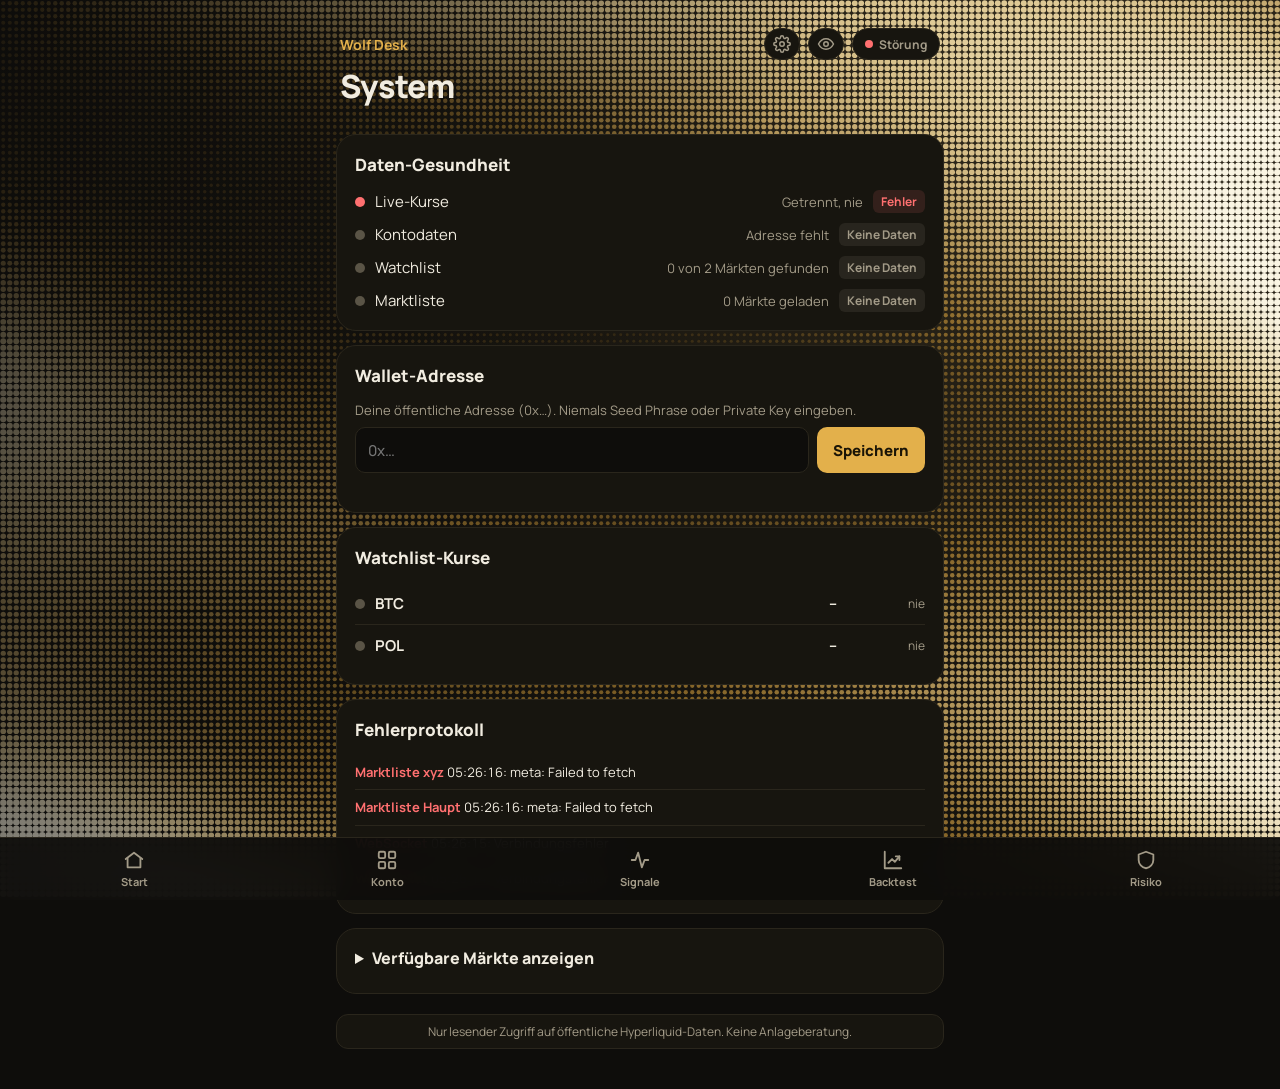
==== commit 71c8f5b4: "Add files via upload" ====
--- a/index.html
+++ b/index.html
@@ -2,19 +2,19 @@
 <html lang="de">
 <head>
 <meta charset="utf-8">
-<meta name="app-version" content="8z">
+<meta name="app-version" content="8z1">
 <meta name="viewport" content="width=device-width, initial-scale=1, viewport-fit=cover">
 <meta name="apple-mobile-web-app-capable" content="yes">
 <meta name="apple-mobile-web-app-status-bar-style" content="black-translucent">
 <meta name="apple-mobile-web-app-title" content="Wolf Desk">
 <meta name="theme-color" content="#0E0D0B">
 <link rel="manifest" href="manifest.json">
-<link rel="apple-touch-icon" href="icon-180.png?v=8z">
-<link rel="icon" type="image/png" href="icon-192.png?v=8z">
+<link rel="apple-touch-icon" href="icon-180.png?v=8z1">
+<link rel="icon" type="image/png" href="icon-192.png?v=8z1">
 <title>Wolf Desk</title>
 <link rel="preconnect" href="https://fonts.googleapis.com">
 <link rel="stylesheet" href="https://fonts.googleapis.com/css2?family=Manrope:wght@400;500;600;700;800&display=swap">
-<link rel="stylesheet" href="styles.css?v=8z">
+<link rel="stylesheet" href="styles.css?v=8z1">
 </head>
 <body>
 <div id="ptr" class="ptr" aria-hidden="true"><span class="ptr-spin"></span><span id="ptr-text">Zum Aktualisieren ziehen</span></div>
@@ -51,6 +51,11 @@
   <section data-tab="start" class="card" aria-labelledby="h-hpos">
     <h2 id="h-hpos">Positionen</h2>
     <div id="home-pos"></div>
+  </section>
+
+  <section data-tab="start" class="card" aria-labelledby="h-pre">
+    <h2 id="h-pre">🚀 Pre-IPO-Märkte</h2>
+    <div id="preipo"></div>
   </section>
 
   <section data-tab="start" class="card" aria-labelledby="h-hot">
@@ -213,171 +218,172 @@
 <script type="importmap">
 {
  "imports": {
-  "./config.js": "./config.js?v=8z",
-  "./core-account.js": "./core-account.js?v=8z",
-  "./core-alerts.js": "./core-alerts.js?v=8z",
-  "./core-api.js": "./core-api.js?v=8z",
-  "./core-autoplan.js": "./core-autoplan.js?v=8z",
-  "./core-backtest.js": "./core-backtest.js?v=8z",
-  "./core-benchmark.js": "./core-benchmark.js?v=8z",
-  "./core-btmetrics.js": "./core-btmetrics.js?v=8z",
-  "./core-bmtext.js": "./core-bmtext.js?v=8z",
-  "./core-binance.js": "./core-binance.js?v=8z",
-  "./core-btstore.js": "./core-btstore.js?v=8z",
-  "./core-calc.js": "./core-calc.js?v=8z",
-  "./core-candlesticks.js": "./core-candlesticks.js?v=8z",
-  "./core-confirm.js": "./core-confirm.js?v=8z",
-  "./core-donchian.js": "./core-donchian.js?v=8z",
-  "./core-elliott.js": "./core-elliott.js?v=8z",
-  "./core-engine2.js": "./core-engine2.js?v=8z",
-  "./core-exitcompare.js": "./core-exitcompare.js?v=8z",
-  "./core-exitcalc.js": "./core-exitcalc.js?v=8z",
-  "./core-feedplan.js": "./core-feedplan.js?v=8z",
-  "./core-fees.js": "./core-fees.js?v=8z",
-  "./core-fib.js": "./core-fib.js?v=8z",
-  "./core-finder.js": "./core-finder.js?v=8z",
-  "./core-index.js": "./core-index.js?v=8z",
-  "./core-tradedetail.js": "./core-tradedetail.js?v=8z",
-  "./core-stopadvice.js": "./core-stopadvice.js?v=8z",
-  "./core-stopcheck.js": "./core-stopcheck.js?v=8z",
-  "./core-backup.js": "./core-backup.js?v=8z",
-  "./core-observe.js": "./core-observe.js?v=8z",
-  "./core-openmark.js": "./core-openmark.js?v=8z",
-  "./core-tp2.js": "./core-tp2.js?v=8z",
-  "./core-exitplan.js": "./core-exitplan.js?v=8z",
-  "./core-trapcheck.js": "./core-trapcheck.js?v=8z",
-  "./ui-trap.js": "./ui-trap.js?v=8z",
-  "./core-classes.js": "./core-classes.js?v=8z",
-  "./core-compass.js": "./core-compass.js?v=8z",
-  "./ui-compass.js": "./ui-compass.js?v=8z",
-  "./ui-bg.js": "./ui-bg.js?v=8z",
-  "./core-format.js": "./core-format.js?v=8z",
-  "./core-gesture.js": "./core-gesture.js?v=8z",
-  "./core-guard.js": "./core-guard.js?v=8z",
-  "./core-health.js": "./core-health.js?v=8z",
-  "./core-hotscan.js": "./core-hotscan.js?v=8z",
-  "./core-indicators.js": "./core-indicators.js?v=8z",
-  "./core-journalmeasure.js": "./core-journalmeasure.js?v=8z",
-  "./core-levpreview.js": "./core-levpreview.js?v=8z",
-  "./core-longtest.js": "./core-longtest.js?v=8z",
-  "./core-ltrules.js": "./core-ltrules.js?v=8z",
-  "./core-market.js": "./core-market.js?v=8z",
-  "./core-path.js": "./core-path.js?v=8z",
-  "./core-patience.js": "./core-patience.js?v=8z",
-  "./core-patterns.js": "./core-patterns.js?v=8z",
-  "./core-performance.js": "./core-performance.js?v=8z",
-  "./core-plans.js": "./core-plans.js?v=8z",
-  "./core-planstate.js": "./core-planstate.js?v=8z",
-  "./core-positions.js": "./core-positions.js?v=8z",
-  "./core-randombase.js": "./core-randombase.js?v=8z",
-  "./core-privacy.js": "./core-privacy.js?v=8z",
-  "./core-reasons.js": "./core-reasons.js?v=8z",
-  "./core-regime.js": "./core-regime.js?v=8z",
-  "./core-risk.js": "./core-risk.js?v=8z",
-  "./core-riskbudget.js": "./core-riskbudget.js?v=8z",
-  "./core-scanner.js": "./core-scanner.js?v=8z",
-  "./core-sellblock.js": "./core-sellblock.js?v=8z",
-  "./core-settings.js": "./core-settings.js?v=8z",
-  "./core-signals.js": "./core-signals.js?v=8z",
-  "./core-stops.js": "./core-stops.js?v=8z",
-  "./core-store.js": "./core-store.js?v=8z",
-  "./core-stream.js": "./core-stream.js?v=8z",
-  "./core-totalrisk.js": "./core-totalrisk.js?v=8z",
-  "./core-tradeable.js": "./core-tradeable.js?v=8z",
-  "./core-trades.js": "./core-trades.js?v=8z",
-  "./core-trail.js": "./core-trail.js?v=8z",
-  "./core-trendgate.js": "./core-trendgate.js?v=8z",
-  "./core-universe.js": "./core-universe.js?v=8z",
-  "./core-views.js": "./core-views.js?v=8z",
-  "./core-watchlist.js": "./core-watchlist.js?v=8z",
-  "./ledger-markets.js": "./ledger-markets.js?v=8z",
-  "./main.js": "./main.js?v=8z",
-  "./my-settings.js": "./my-settings.js?v=8z",
-  "./test-alerts.js": "./test-alerts.js?v=8z",
-  "./test-autoplan.js": "./test-autoplan.js?v=8z",
-  "./test-backtest.js": "./test-backtest.js?v=8z",
-  "./test-benchmark.js": "./test-benchmark.js?v=8z",
-  "./test-btmetrics.js": "./test-btmetrics.js?v=8z",
-  "./test-binance.js": "./test-binance.js?v=8z",
-  "./test-calc.js": "./test-calc.js?v=8z",
-  "./test-donchian.js": "./test-donchian.js?v=8z",
-  "./test-chart.js": "./test-chart.js?v=8z",
-  "./test-engine2.js": "./test-engine2.js?v=8z",
-  "./test-exitcalc.js": "./test-exitcalc.js?v=8z",
-  "./test-exitcompare.js": "./test-exitcompare.js?v=8z",
-  "./test-feedplan.js": "./test-feedplan.js?v=8z",
-  "./test-fees.js": "./test-fees.js?v=8z",
-  "./test-finder.js": "./test-finder.js?v=8z",
-  "./test-index.js": "./test-index.js?v=8z",
-  "./test-tradedetail.js": "./test-tradedetail.js?v=8z",
-  "./test-stopcheck.js": "./test-stopcheck.js?v=8z",
-  "./test-backup.js": "./test-backup.js?v=8z",
-  "./test-observe.js": "./test-observe.js?v=8z",
-  "./test-openmark.js": "./test-openmark.js?v=8z",
-  "./test-tp2.js": "./test-tp2.js?v=8z",
-  "./test-gesture.js": "./test-gesture.js?v=8z",
-  "./test-guard.js": "./test-guard.js?v=8z",
-  "./test-handling.js": "./test-handling.js?v=8z",
-  "./test-journalmeasure.js": "./test-journalmeasure.js?v=8z",
-  "./test-levpreview.js": "./test-levpreview.js?v=8z",
-  "./test-longtest.js": "./test-longtest.js?v=8z",
-  "./test-ltrules.js": "./test-ltrules.js?v=8z",
-  "./test-market.js": "./test-market.js?v=8z",
-  "./test-path.js": "./test-path.js?v=8z",
-  "./test-patience.js": "./test-patience.js?v=8z",
-  "./test-performance.js": "./test-performance.js?v=8z",
-  "./test-plans.js": "./test-plans.js?v=8z",
-  "./test-planstate.js": "./test-planstate.js?v=8z",
-  "./test-position.js": "./test-position.js?v=8z",
-  "./test-positions.js": "./test-positions.js?v=8z",
-  "./test-randombase.js": "./test-randombase.js?v=8z",
-  "./test-regime.js": "./test-regime.js?v=8z",
-  "./test-privacy.js": "./test-privacy.js?v=8z",
-  "./test-risk.js": "./test-risk.js?v=8z",
-  "./test-riskbudget.js": "./test-riskbudget.js?v=8z",
-  "./test-settings.js": "./test-settings.js?v=8z",
-  "./test-signal5f.js": "./test-signal5f.js?v=8z",
-  "./test-signals.js": "./test-signals.js?v=8z",
-  "./test-totalrisk.js": "./test-totalrisk.js?v=8z",
-  "./test-tradeable.js": "./test-tradeable.js?v=8z",
-  "./test-trades.js": "./test-trades.js?v=8z",
-  "./test-trail.js": "./test-trail.js?v=8z",
-  "./test-trendgate.js": "./test-trendgate.js?v=8z",
-  "./test-views.js": "./test-views.js?v=8z",
-  "./ui-backtest.js": "./ui-backtest.js?v=8z",
-  "./ui-binance.js": "./ui-binance.js?v=8z",
-  "./ui-blindchart.js": "./ui-blindchart.js?v=8z",
-  "./ui-chart.js": "./ui-chart.js?v=8z",
-  "./ui-chartview.js": "./ui-chartview.js?v=8z",
-  "./ui-coin.js": "./ui-coin.js?v=8z",
-  "./ui-export.js": "./ui-export.js?v=8z",
-  "./ui-feed.js": "./ui-feed.js?v=8z",
-  "./ui-finder.js": "./ui-finder.js?v=8z",
-  "./ui-tradedetail.js": "./ui-tradedetail.js?v=8z",
-  "./ui-tp2.js": "./ui-tp2.js?v=8z",
-  "./ui-home.js": "./ui-home.js?v=8z",
-  "./ui-longtest.js": "./ui-longtest.js?v=8z",
-  "./ui-market.js": "./ui-market.js?v=8z",
-  "./ui-notice.js": "./ui-notice.js?v=8z",
-  "./ui-parts.js": "./ui-parts.js?v=8z",
-  "./ui-performance.js": "./ui-performance.js?v=8z",
-  "./ui-position.js": "./ui-position.js?v=8z",
-  "./ui-risk.js": "./ui-risk.js?v=8z",
-  "./ui-settings.js": "./ui-settings.js?v=8z",
-  "./ui-sheet.js": "./ui-sheet.js?v=8z",
-  "./ui-signals.js": "./ui-signals.js?v=8z",
-  "./ui-storage.js": "./ui-storage.js?v=8z",
-  "./ui-swipe.js": "./ui-swipe.js?v=8z",
-  "./ui-testpage.js": "./ui-testpage.js?v=8z",
-  "./ui-trade.js": "./ui-trade.js?v=8z",
-  "./ui-tradeable.js": "./ui-tradeable.js?v=8z",
-  "./ui-views.js": "./ui-views.js?v=8z",
-  "./ui-watchlist-edit.js": "./ui-watchlist-edit.js?v=8z",
-  "./watcher.js": "./watcher.js?v=8z"
+  "./config.js": "./config.js?v=8z1",
+  "./core-account.js": "./core-account.js?v=8z1",
+  "./core-alerts.js": "./core-alerts.js?v=8z1",
+  "./core-api.js": "./core-api.js?v=8z1",
+  "./core-autoplan.js": "./core-autoplan.js?v=8z1",
+  "./core-backtest.js": "./core-backtest.js?v=8z1",
+  "./core-benchmark.js": "./core-benchmark.js?v=8z1",
+  "./core-btmetrics.js": "./core-btmetrics.js?v=8z1",
+  "./core-bmtext.js": "./core-bmtext.js?v=8z1",
+  "./core-binance.js": "./core-binance.js?v=8z1",
+  "./core-btstore.js": "./core-btstore.js?v=8z1",
+  "./core-calc.js": "./core-calc.js?v=8z1",
+  "./core-candlesticks.js": "./core-candlesticks.js?v=8z1",
+  "./core-confirm.js": "./core-confirm.js?v=8z1",
+  "./core-donchian.js": "./core-donchian.js?v=8z1",
+  "./core-elliott.js": "./core-elliott.js?v=8z1",
+  "./core-engine2.js": "./core-engine2.js?v=8z1",
+  "./core-exitcompare.js": "./core-exitcompare.js?v=8z1",
+  "./core-exitcalc.js": "./core-exitcalc.js?v=8z1",
+  "./core-feedplan.js": "./core-feedplan.js?v=8z1",
+  "./core-fees.js": "./core-fees.js?v=8z1",
+  "./core-fib.js": "./core-fib.js?v=8z1",
+  "./core-finder.js": "./core-finder.js?v=8z1",
+  "./core-index.js": "./core-index.js?v=8z1",
+  "./core-tradedetail.js": "./core-tradedetail.js?v=8z1",
+  "./core-stopadvice.js": "./core-stopadvice.js?v=8z1",
+  "./core-stopcheck.js": "./core-stopcheck.js?v=8z1",
+  "./core-backup.js": "./core-backup.js?v=8z1",
+  "./core-observe.js": "./core-observe.js?v=8z1",
+  "./core-openmark.js": "./core-openmark.js?v=8z1",
+  "./core-tp2.js": "./core-tp2.js?v=8z1",
+  "./core-exitplan.js": "./core-exitplan.js?v=8z1",
+  "./core-trapcheck.js": "./core-trapcheck.js?v=8z1",
+  "./ui-trap.js": "./ui-trap.js?v=8z1",
+  "./core-classes.js": "./core-classes.js?v=8z1",
+  "./core-compass.js": "./core-compass.js?v=8z1",
+  "./ui-compass.js": "./ui-compass.js?v=8z1",
+  "./ui-bg.js": "./ui-bg.js?v=8z1",
+  "./core-format.js": "./core-format.js?v=8z1",
+  "./core-gesture.js": "./core-gesture.js?v=8z1",
+  "./core-guard.js": "./core-guard.js?v=8z1",
+  "./core-health.js": "./core-health.js?v=8z1",
+  "./core-hotscan.js": "./core-hotscan.js?v=8z1",
+  "./core-indicators.js": "./core-indicators.js?v=8z1",
+  "./core-journalmeasure.js": "./core-journalmeasure.js?v=8z1",
+  "./core-levpreview.js": "./core-levpreview.js?v=8z1",
+  "./core-longtest.js": "./core-longtest.js?v=8z1",
+  "./core-ltrules.js": "./core-ltrules.js?v=8z1",
+  "./core-market.js": "./core-market.js?v=8z1",
+  "./core-path.js": "./core-path.js?v=8z1",
+  "./core-patience.js": "./core-patience.js?v=8z1",
+  "./core-patterns.js": "./core-patterns.js?v=8z1",
+  "./core-performance.js": "./core-performance.js?v=8z1",
+  "./core-plans.js": "./core-plans.js?v=8z1",
+  "./core-planstate.js": "./core-planstate.js?v=8z1",
+  "./core-positions.js": "./core-positions.js?v=8z1",
+  "./core-randombase.js": "./core-randombase.js?v=8z1",
+  "./core-privacy.js": "./core-privacy.js?v=8z1",
+  "./core-reasons.js": "./core-reasons.js?v=8z1",
+  "./core-regime.js": "./core-regime.js?v=8z1",
+  "./core-risk.js": "./core-risk.js?v=8z1",
+  "./core-riskbudget.js": "./core-riskbudget.js?v=8z1",
+  "./core-scanner.js": "./core-scanner.js?v=8z1",
+  "./core-sellblock.js": "./core-sellblock.js?v=8z1",
+  "./core-settings.js": "./core-settings.js?v=8z1",
+  "./core-signals.js": "./core-signals.js?v=8z1",
+  "./core-stops.js": "./core-stops.js?v=8z1",
+  "./core-store.js": "./core-store.js?v=8z1",
+  "./core-stream.js": "./core-stream.js?v=8z1",
+  "./core-totalrisk.js": "./core-totalrisk.js?v=8z1",
+  "./core-tradeable.js": "./core-tradeable.js?v=8z1",
+  "./core-trades.js": "./core-trades.js?v=8z1",
+  "./core-trail.js": "./core-trail.js?v=8z1",
+  "./core-trendgate.js": "./core-trendgate.js?v=8z1",
+  "./core-universe.js": "./core-universe.js?v=8z1",
+  "./core-views.js": "./core-views.js?v=8z1",
+  "./core-watchlist.js": "./core-watchlist.js?v=8z1",
+  "./ledger-markets.js": "./ledger-markets.js?v=8z1",
+  "./main.js": "./main.js?v=8z1",
+  "./my-settings.js": "./my-settings.js?v=8z1",
+  "./test-alerts.js": "./test-alerts.js?v=8z1",
+  "./test-autoplan.js": "./test-autoplan.js?v=8z1",
+  "./test-backtest.js": "./test-backtest.js?v=8z1",
+  "./test-benchmark.js": "./test-benchmark.js?v=8z1",
+  "./test-btmetrics.js": "./test-btmetrics.js?v=8z1",
+  "./test-binance.js": "./test-binance.js?v=8z1",
+  "./test-calc.js": "./test-calc.js?v=8z1",
+  "./test-donchian.js": "./test-donchian.js?v=8z1",
+  "./test-chart.js": "./test-chart.js?v=8z1",
+  "./test-engine2.js": "./test-engine2.js?v=8z1",
+  "./test-exitcalc.js": "./test-exitcalc.js?v=8z1",
+  "./test-exitcompare.js": "./test-exitcompare.js?v=8z1",
+  "./test-feedplan.js": "./test-feedplan.js?v=8z1",
+  "./test-fees.js": "./test-fees.js?v=8z1",
+  "./test-finder.js": "./test-finder.js?v=8z1",
+  "./test-index.js": "./test-index.js?v=8z1",
+  "./test-tradedetail.js": "./test-tradedetail.js?v=8z1",
+  "./test-stopcheck.js": "./test-stopcheck.js?v=8z1",
+  "./test-backup.js": "./test-backup.js?v=8z1",
+  "./test-observe.js": "./test-observe.js?v=8z1",
+  "./test-openmark.js": "./test-openmark.js?v=8z1",
+  "./test-tp2.js": "./test-tp2.js?v=8z1",
+  "./test-gesture.js": "./test-gesture.js?v=8z1",
+  "./test-guard.js": "./test-guard.js?v=8z1",
+  "./test-handling.js": "./test-handling.js?v=8z1",
+  "./test-journalmeasure.js": "./test-journalmeasure.js?v=8z1",
+  "./test-levpreview.js": "./test-levpreview.js?v=8z1",
+  "./test-longtest.js": "./test-longtest.js?v=8z1",
+  "./test-ltrules.js": "./test-ltrules.js?v=8z1",
+  "./test-market.js": "./test-market.js?v=8z1",
+  "./test-path.js": "./test-path.js?v=8z1",
+  "./test-patience.js": "./test-patience.js?v=8z1",
+  "./test-performance.js": "./test-performance.js?v=8z1",
+  "./test-plans.js": "./test-plans.js?v=8z1",
+  "./test-planstate.js": "./test-planstate.js?v=8z1",
+  "./test-position.js": "./test-position.js?v=8z1",
+  "./test-positions.js": "./test-positions.js?v=8z1",
+  "./test-randombase.js": "./test-randombase.js?v=8z1",
+  "./test-regime.js": "./test-regime.js?v=8z1",
+  "./test-privacy.js": "./test-privacy.js?v=8z1",
+  "./test-risk.js": "./test-risk.js?v=8z1",
+  "./test-riskbudget.js": "./test-riskbudget.js?v=8z1",
+  "./test-settings.js": "./test-settings.js?v=8z1",
+  "./test-signal5f.js": "./test-signal5f.js?v=8z1",
+  "./test-signals.js": "./test-signals.js?v=8z1",
+  "./test-totalrisk.js": "./test-totalrisk.js?v=8z1",
+  "./test-tradeable.js": "./test-tradeable.js?v=8z1",
+  "./test-trades.js": "./test-trades.js?v=8z1",
+  "./test-trail.js": "./test-trail.js?v=8z1",
+  "./test-trendgate.js": "./test-trendgate.js?v=8z1",
+  "./test-views.js": "./test-views.js?v=8z1",
+  "./ui-backtest.js": "./ui-backtest.js?v=8z1",
+  "./ui-binance.js": "./ui-binance.js?v=8z1",
+  "./ui-blindchart.js": "./ui-blindchart.js?v=8z1",
+  "./ui-chart.js": "./ui-chart.js?v=8z1",
+  "./ui-chartview.js": "./ui-chartview.js?v=8z1",
+  "./ui-coin.js": "./ui-coin.js?v=8z1",
+  "./ui-export.js": "./ui-export.js?v=8z1",
+  "./ui-feed.js": "./ui-feed.js?v=8z1",
+  "./ui-finder.js": "./ui-finder.js?v=8z1",
+  "./ui-tradedetail.js": "./ui-tradedetail.js?v=8z1",
+  "./ui-tp2.js": "./ui-tp2.js?v=8z1",
+  "./ui-home.js": "./ui-home.js?v=8z1",
+  "./ui-longtest.js": "./ui-longtest.js?v=8z1",
+  "./ui-market.js": "./ui-market.js?v=8z1",
+  "./ui-notice.js": "./ui-notice.js?v=8z1",
+  "./ui-parts.js": "./ui-parts.js?v=8z1",
+  "./ui-performance.js": "./ui-performance.js?v=8z1",
+  "./ui-position.js": "./ui-position.js?v=8z1",
+  "./ui-preipo.js": "./ui-preipo.js?v=8z1",
+  "./ui-risk.js": "./ui-risk.js?v=8z1",
+  "./ui-settings.js": "./ui-settings.js?v=8z1",
+  "./ui-sheet.js": "./ui-sheet.js?v=8z1",
+  "./ui-signals.js": "./ui-signals.js?v=8z1",
+  "./ui-storage.js": "./ui-storage.js?v=8z1",
+  "./ui-swipe.js": "./ui-swipe.js?v=8z1",
+  "./ui-testpage.js": "./ui-testpage.js?v=8z1",
+  "./ui-trade.js": "./ui-trade.js?v=8z1",
+  "./ui-tradeable.js": "./ui-tradeable.js?v=8z1",
+  "./ui-views.js": "./ui-views.js?v=8z1",
+  "./ui-watchlist-edit.js": "./ui-watchlist-edit.js?v=8z1",
+  "./watcher.js": "./watcher.js?v=8z1"
  }
 }
 </script>
-<script type="module" src="main.js?v=8z"></script>
+<script type="module" src="main.js?v=8z1"></script>
 <dialog id="alerts-dlg" class="dlg" aria-labelledby="alerts-dlg-h">
   <div class="dlg-head"><b id="alerts-dlg-h">Regeln</b><button type="button" class="ghost small-btn" data-close aria-label="Schließen">✕</button></div>
   <div id="alerts-dlg-body"></div>
--- a/styles.css
+++ b/styles.css
@@ -806,3 +806,14 @@
 .mkt-idx-svg.big { width: 100%; height: auto; }
 @media (max-width: 380px) { .idx-full-head b { font-size: 12.5px; } }
 .mk-back button::after { content: none; }
+
+/* 8z1: Pre-IPO-Märkte */
+.pre-tag { font-size: 10px; font-weight: 800; padding: 2px 6px; border-radius: 999px; border: 1px solid rgba(214,160,60,.6); color: var(--gold); margin-left: 4px; vertical-align: middle; letter-spacing: .02em; }
+.pre-row { display: flex; align-items: center; gap: 6px; border-top: 1px solid var(--line); }
+.pre-row:first-child { border-top: 0; }
+.pre-open { flex: 1; min-width: 0; display: grid; grid-template-columns: 1fr auto 76px; gap: 10px; align-items: center; min-height: 48px; height: auto; padding: 0; border: 0; border-radius: 0; background: none; color: var(--text); font-size: 15px; text-align: left; }
+.pre-open .sym { font-weight: 800; min-width: 0; overflow: hidden; text-overflow: ellipsis; white-space: nowrap; }
+.pre-open b { text-align: right; font-weight: 800; }
+.pre-px { color: var(--text); font-variant-numeric: tabular-nums; }
+.pre-del { width: 36px; height: 36px; padding: 0; border-radius: 999px; background: var(--line); color: var(--text); font-size: 16px; flex: none; }
+.link-btn { background: none; border: 0; padding: 0; height: auto; color: var(--gold); font: inherit; font-weight: 700; text-decoration: underline; }
